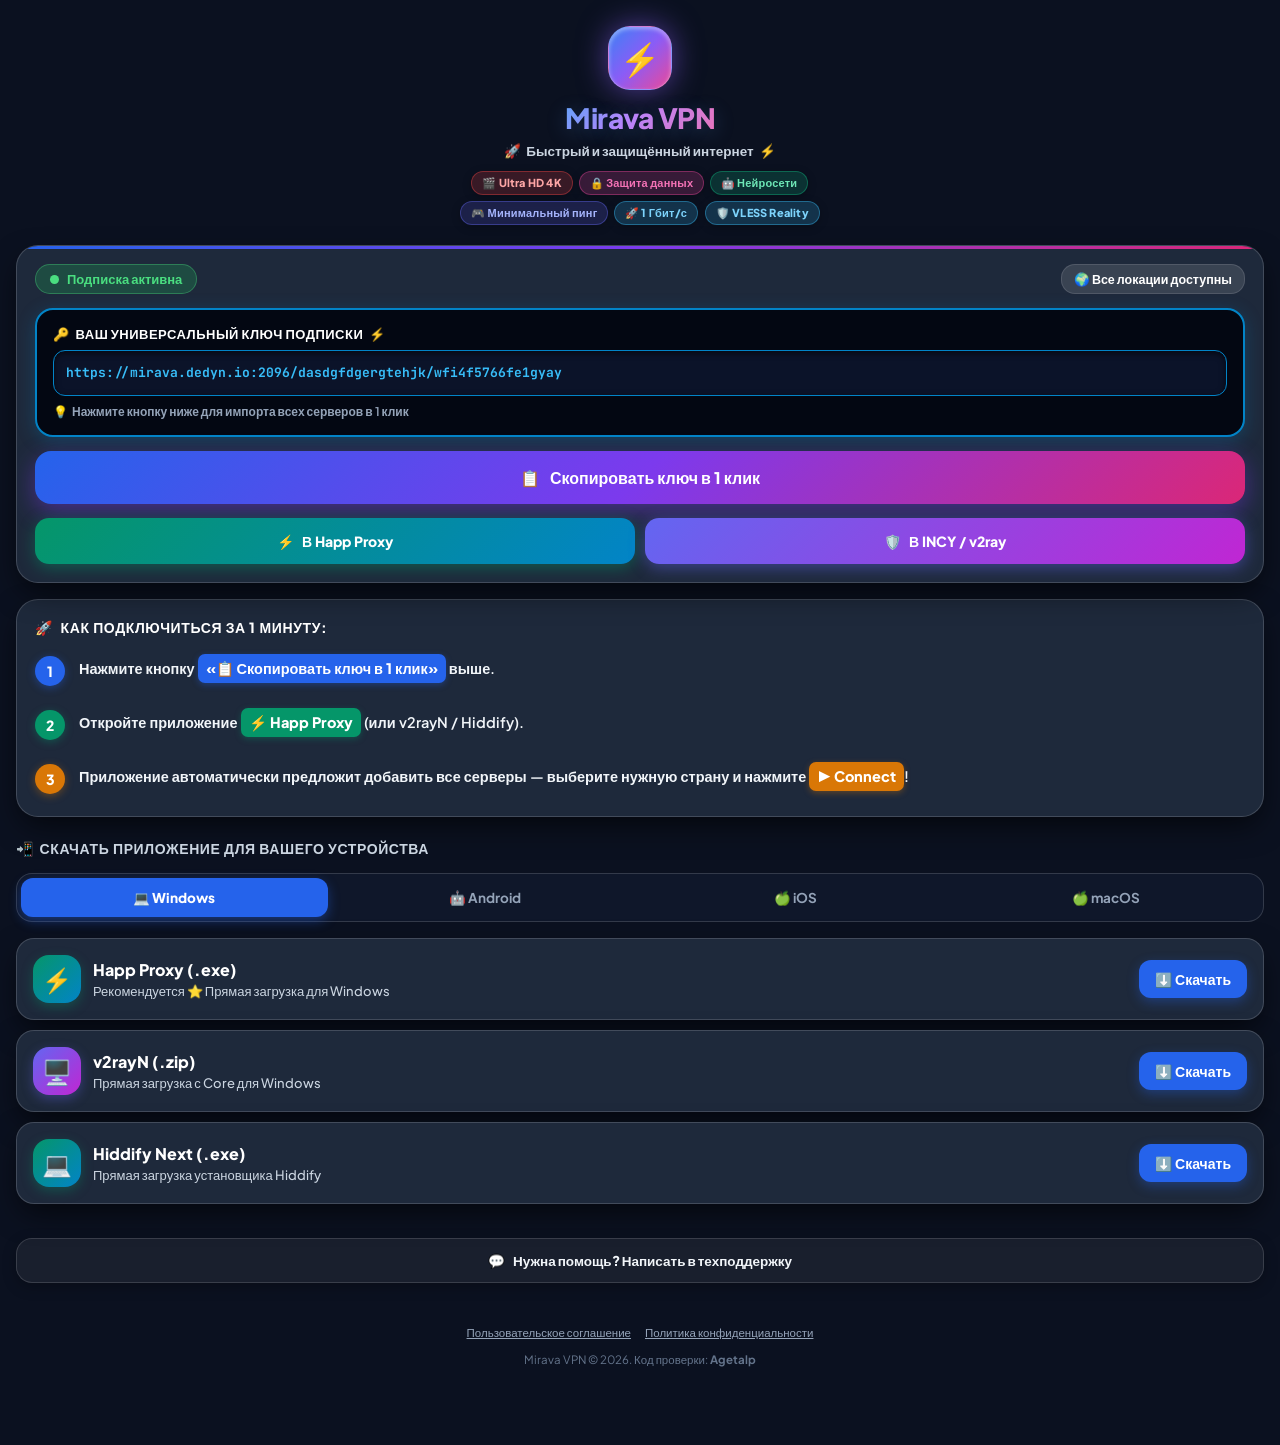
==== index.html @ c553bf67 "Add files via upload" ====
<!DOCTYPE html>
<html lang="ru">
<head>
  <meta charset="UTF-8">
  <meta name="viewport" content="width=device-width, initial-scale=1.0, maximum-scale=1.0, user-scalable=no, viewport-fit=cover">
  <meta http-equiv="Cache-Control" content="no-cache, no-store, must-revalidate">
  <meta http-equiv="Pragma" content="no-cache">
  <meta http-equiv="Expires" content="0">
  <meta name="color-scheme" content="dark">
  <meta name="theme-color" content="#0b1120">
  <title>Mirava VPN</title>
  
  <!-- Premium Fonts -->
  <link rel="preconnect" href="https://fonts.googleapis.com">
  <link rel="preconnect" href="https://fonts.gstatic.com" crossorigin>
  <link href="https://fonts.googleapis.com/css2?family=Plus+Jakarta+Sans:wght@500;600;700;800;900&family=JetBrains+Mono:wght@600;700;800&display=swap" rel="stylesheet">
  
  <script src="https://telegram.org/js/telegram-web-app.js"></script>
  <style>
    :root {
      --bg: #0b1120;
      --card-bg: #1e293b;
      --card-border: rgba(255, 255, 255, 0.16);
      --card-shadow: 0 12px 30px -5px rgba(0, 0, 0, 0.65);
      
      --text-main: #ffffff;
      --text-secondary: #f1f5f9;
      --text-muted: #94a3b8;
      
      --accent-gradient: linear-gradient(135deg, #2563eb 0%, #7c3aed 50%, #db2777 100%);
      --happ-gradient: linear-gradient(135deg, #059669 0%, #0284c7 100%);
      --incy-gradient: linear-gradient(135deg, #6366f1 0%, #c026d3 100%);
      
      --cyan: #38bdf8;
      --green: #4ade80;
      --gold: #fbbf24;
    }

    * {
      box-sizing: border-box;
      margin: 0;
      padding: 0;
      -webkit-tap-highlight-color: transparent;
      font-family: 'Plus Jakarta Sans', -apple-system, BlinkMacSystemFont, "Segoe UI", Roboto, sans-serif;
    }

    html {
      background-color: #0b1120 !important;
      background: #0b1120 !important;
      color: #ffffff !important;
    }

    body {
      background-color: #0b1120 !important;
      background: #0b1120 !important;
      color: #ffffff !important;
      min-height: 100vh;
      padding: 16px;
      padding-bottom: 50px;
      display: flex;
      flex-direction: column;
      gap: 16px;
    }

    /* HEADER */
    .header {
      text-align: center;
      padding: 10px 0 4px;
      display: flex;
      flex-direction: column;
      align-items: center;
    }

    .logo-badge {
      display: inline-flex;
      align-items: center;
      justify-content: center;
      width: 64px;
      height: 64px;
      border-radius: 22px;
      background: linear-gradient(135deg, #3b82f6 0%, #8b5cf6 50%, #ec4899 100%);
      box-shadow: 0 0 30px rgba(139, 92, 246, 0.55), inset 0 2px 4px rgba(255, 255, 255, 0.4);
      border: 1px solid rgba(255, 255, 255, 0.25);
      margin-bottom: 10px;
      font-size: 32px;
      animation: glowPulse 3s infinite alternate;
    }

    @keyframes glowPulse {
      0% {
        box-shadow: 0 0 22px rgba(59, 130, 246, 0.5), 0 0 45px rgba(139, 92, 246, 0.25);
        transform: scale(1);
      }
      100% {
        box-shadow: 0 0 35px rgba(236, 72, 153, 0.6), 0 0 60px rgba(59, 130, 246, 0.35);
        transform: scale(1.03);
      }
    }

    .title {
      font-size: 28px;
      font-weight: 900;
      letter-spacing: -0.5px;
      background: linear-gradient(135deg, #60a5fa 0%, #c084fc 45%, #f472b6 100%);
      -webkit-background-clip: text;
      -webkit-text-fill-color: transparent;
      margin-bottom: 4px;
      text-shadow: 0 4px 20px rgba(96, 165, 250, 0.25);
    }

    .subtitle {
      font-size: 13.5px;
      color: #cbd5e1 !important;
      margin-top: 3px;
      font-weight: 600;
      display: flex;
      align-items: center;
      gap: 5px;
      justify-content: center;
    }

    /* FEATURE CHIPS ROW */
    .feature-chips {
      display: flex;
      flex-wrap: wrap;
      justify-content: center;
      gap: 6px;
      margin-top: 12px;
      max-width: 360px;
    }

    .chip {
      font-size: 11px;
      font-weight: 800;
      padding: 4px 10px;
      border-radius: 20px;
      backdrop-filter: blur(4px);
      letter-spacing: 0.2px;
      display: inline-flex;
      align-items: center;
      gap: 4px;
      box-shadow: 0 2px 8px rgba(0, 0, 0, 0.25);
    }
    .chip-yt { background: rgba(239, 68, 68, 0.2); border: 1px solid rgba(239, 68, 68, 0.4); color: #fca5a5; }
    .chip-ig { background: rgba(236, 72, 153, 0.2); border: 1px solid rgba(236, 72, 153, 0.4); color: #f472b6; }
    .chip-ai { background: rgba(16, 185, 129, 0.2); border: 1px solid rgba(16, 185, 129, 0.4); color: #6ee7b7; }
    .chip-dc { background: rgba(99, 102, 241, 0.2); border: 1px solid rgba(99, 102, 241, 0.4); color: #a5b4fc; }
    .chip-loc { background: rgba(56, 189, 248, 0.2); border: 1px solid rgba(56, 189, 248, 0.4); color: #7dd3fc; }

    /* STATUS CARD */
    .status-card {
      background: #1e293b !important;
      border: 1px solid rgba(255, 255, 255, 0.16) !important;
      border-radius: 22px;
      padding: 18px;
      box-shadow: var(--card-shadow);
      display: flex;
      flex-direction: column;
      gap: 14px;
      position: relative;
      overflow: hidden;
    }

    .status-card::before {
      content: '';
      position: absolute;
      top: 0;
      left: 0;
      right: 0;
      height: 3px;
      background: var(--accent-gradient);
    }

    .status-row {
      display: flex;
      justify-content: space-between;
      align-items: center;
      gap: 8px;
    }

    .badge-active {
      display: inline-flex;
      align-items: center;
      gap: 8px;
      background: rgba(34, 197, 94, 0.22) !important;
      color: #4ade80 !important;
      padding: 6px 14px;
      border-radius: 20px;
      font-size: 13px;
      font-weight: 800;
      border: 1px solid rgba(74, 222, 128, 0.35);
    }

    .badge-pulse {
      width: 9px;
      height: 9px;
      background: #4ade80;
      border-radius: 50%;
      animation: pulse 2s infinite;
    }

    @keyframes pulse {
      0% { opacity: 1; transform: scale(1); }
      50% { opacity: 0.4; transform: scale(1.3); }
      100% { opacity: 1; transform: scale(1); }
    }

    .servers-count-tag {
      font-size: 12.5px;
      color: #ffffff !important;
      background: rgba(255, 255, 255, 0.12) !important;
      padding: 6px 12px;
      border-radius: 14px;
      font-weight: 800;
      border: 1px solid rgba(255, 255, 255, 0.12);
      display: flex;
      align-items: center;
      gap: 5px;
    }

    /* SUBSCRIPTION LINK BOX - ULTRA HIGH CONTRAST */
    .sub-box {
      background: #030712 !important;
      border-radius: 18px;
      padding: 16px;
      border: 2px solid #0284c7 !important;
      box-shadow: 0 4px 18px rgba(2, 132, 199, 0.28);
    }

    .sub-label {
      font-size: 13px;
      color: #ffffff !important;
      margin-bottom: 8px;
      font-weight: 800;
      letter-spacing: 0.5px;
      text-transform: uppercase;
      display: flex;
      align-items: center;
      gap: 6px;
    }

    .sub-value {
      font-family: 'JetBrains Mono', ui-monospace, SFMono-Regular, monospace;
      font-size: 13px;
      font-weight: 700;
      word-break: break-all;
      color: #38bdf8 !important;
      user-select: all;
      line-height: 1.55;
      background: #0b1329 !important;
      padding: 12px;
      border-radius: 12px;
      border: 1.5px solid #0284c7 !important;
      box-shadow: inset 0 2px 6px rgba(0, 0, 0, 0.6);
    }

    .sub-hint {
      margin-top: 8px;
      font-size: 12px;
      color: #94a3b8;
      font-weight: 600;
      display: flex;
      align-items: center;
      gap: 4px;
    }

    /* BUTTONS */
    .btn-main-copy {
      background: var(--accent-gradient) !important;
      color: #ffffff !important;
      border: none;
      padding: 16px;
      border-radius: 16px;
      font-size: 16px;
      font-weight: 800;
      cursor: pointer;
      display: flex;
      align-items: center;
      justify-content: center;
      gap: 10px;
      box-shadow: 0 8px 25px rgba(124, 58, 237, 0.45);
      transition: transform 0.1s, opacity 0.2s;
    }

    .btn-main-copy:active {
      transform: scale(0.98);
      opacity: 0.9;
    }

    .btn-actions-grid {
      display: grid;
      grid-template-columns: 1fr 1fr;
      gap: 10px;
    }

    .btn-connect-happ {
      background: var(--happ-gradient) !important;
      color: #ffffff !important;
      border: none;
      padding: 14px 10px;
      border-radius: 14px;
      font-size: 14px;
      font-weight: 800;
      cursor: pointer;
      display: flex;
      align-items: center;
      justify-content: center;
      gap: 8px;
      box-shadow: 0 4px 16px rgba(5, 150, 105, 0.45);
      transition: transform 0.1s;
    }

    .btn-connect-happ:active {
      transform: scale(0.97);
    }

    .btn-connect-incy {
      background: var(--incy-gradient) !important;
      color: #ffffff !important;
      border: none;
      padding: 14px 10px;
      border-radius: 14px;
      font-size: 14px;
      font-weight: 800;
      cursor: pointer;
      display: flex;
      align-items: center;
      justify-content: center;
      gap: 8px;
      box-shadow: 0 4px 16px rgba(99, 102, 241, 0.45);
      transition: transform 0.1s;
    }

    .btn-connect-incy:active {
      transform: scale(0.97);
    }

    /* HOW TO CONNECT STEPS */
    .steps-card {
      background: #1e293b !important;
      border: 1px solid rgba(255, 255, 255, 0.16) !important;
      border-radius: 22px;
      padding: 18px;
      box-shadow: var(--card-shadow);
      display: flex;
      flex-direction: column;
      gap: 14px;
    }

    .steps-title {
      font-size: 14px;
      font-weight: 800;
      text-transform: uppercase;
      letter-spacing: 0.6px;
      color: #ffffff !important;
      display: flex;
      align-items: center;
      gap: 8px;
    }

    .step-item {
      display: flex;
      align-items: flex-start;
      gap: 14px;
      padding: 4px 0;
    }

    .step-num {
      width: 30px;
      height: 30px;
      border-radius: 50%;
      background: #2563eb !important;
      color: #ffffff !important;
      font-weight: 800;
      font-size: 14px;
      display: flex;
      align-items: center;
      justify-content: center;
      flex-shrink: 0;
      margin-top: 2px;
      box-shadow: 0 2px 8px rgba(37, 99, 235, 0.4);
    }

    .step-num.green {
      background: #059669 !important;
      box-shadow: 0 2px 8px rgba(5, 150, 105, 0.4);
    }

    .step-num.gold {
      background: #d97706 !important;
      box-shadow: 0 2px 8px rgba(217, 119, 6, 0.4);
    }

    .step-content {
      font-size: 14.5px;
      line-height: 1.6;
      color: #f1f5f9 !important;
      font-weight: 600;
    }
    
    /* SOLID CONTRAST BADGES */
    .hl-blue {
      color: #ffffff !important;
      background: #2563eb !important;
      padding: 3px 8px;
      border-radius: 7px;
      font-weight: 800;
      display: inline-block;
      box-shadow: 0 2px 6px rgba(37, 99, 235, 0.35);
    }

    .hl-green {
      color: #ffffff !important;
      background: #059669 !important;
      padding: 3px 8px;
      border-radius: 7px;
      font-weight: 800;
      display: inline-block;
      box-shadow: 0 2px 6px rgba(5, 150, 105, 0.35);
    }

    .hl-gold {
      color: #ffffff !important;
      background: #d97706 !important;
      padding: 3px 8px;
      border-radius: 7px;
      font-weight: 800;
      display: inline-block;
      box-shadow: 0 2px 6px rgba(217, 119, 6, 0.35);
    }

    /* DEVICE TABS */
    .section-header {
      margin-top: 6px;
    }

    .section-title {
      font-size: 14px;
      font-weight: 800;
      text-transform: uppercase;
      letter-spacing: 0.6px;
      color: #cbd5e1 !important;
      display: flex;
      align-items: center;
      gap: 6px;
    }

    .device-tabs {
      display: flex;
      background: #0f172a !important;
      border-radius: 16px;
      padding: 4px;
      gap: 4px;
      border: 1px solid rgba(255, 255, 255, 0.15) !important;
    }

    .dev-tab {
      flex: 1;
      border: none;
      background: transparent;
      color: #94a3b8 !important;
      padding: 11px 4px;
      border-radius: 12px;
      font-size: 13.5px;
      font-weight: 700;
      cursor: pointer;
      display: flex;
      align-items: center;
      justify-content: center;
      gap: 4px;
      transition: all 0.2s;
    }

    .dev-tab.active {
      background: #2563eb !important;
      color: #ffffff !important;
      font-weight: 800;
      box-shadow: 0 4px 12px rgba(37, 99, 235, 0.4);
    }

    /* APP CARDS */
    .app-card {
      background: #1e293b !important;
      border: 1px solid rgba(255, 255, 255, 0.16) !important;
      border-radius: 18px;
      padding: 16px;
      box-shadow: var(--card-shadow);
      display: flex;
      align-items: center;
      justify-content: space-between;
      gap: 12px;
    }

    .app-info {
      display: flex;
      align-items: center;
      gap: 12px;
    }

    .app-icon {
      width: 48px;
      height: 48px;
      border-radius: 16px;
      display: flex;
      align-items: center;
      justify-content: center;
      font-size: 24px;
      flex-shrink: 0;
    }

    .app-icon.happ {
      background: var(--happ-gradient);
      color: #ffffff;
      box-shadow: 0 4px 12px rgba(5, 150, 105, 0.35);
    }

    .app-icon.incy {
      background: var(--incy-gradient);
      color: #ffffff;
      box-shadow: 0 4px 12px rgba(99, 102, 241, 0.35);
    }

    .app-name {
      font-size: 16px;
      font-weight: 800;
      color: #ffffff !important;
    }

    .app-desc {
      font-size: 13px;
      color: #cbd5e1 !important;
      margin-top: 3px;
      font-weight: 500;
    }

    .btn-download {
      background: #2563eb !important;
      color: #ffffff !important;
      border: none;
      padding: 10px 16px;
      border-radius: 12px;
      font-size: 14px;
      font-weight: 800;
      cursor: pointer;
      text-decoration: none;
      white-space: nowrap;
      transition: opacity 0.2s;
      box-shadow: 0 4px 12px rgba(37, 99, 235, 0.35);
    }

    .btn-download:active {
      opacity: 0.85;
    }

    /* MODAL */
    .modal-overlay {
      position: fixed;
      inset: 0;
      background: rgba(0, 0, 0, 0.85);
      backdrop-filter: blur(6px);
      display: flex;
      align-items: center;
      justify-content: center;
      padding: 20px;
      opacity: 0;
      pointer-events: none;
      transition: opacity 0.25s ease;
      z-index: 999;
    }

    .modal-overlay.active {
      opacity: 1;
      pointer-events: auto;
    }

    .modal-card {
      background: #1e293b !important;
      border: 1px solid rgba(255, 255, 255, 0.25) !important;
      border-radius: 24px;
      padding: 24px;
      max-width: 360px;
      width: 100%;
      box-shadow: 0 20px 40px rgba(0, 0, 0, 0.85);
      transform: translateY(20px);
      transition: transform 0.25s cubic-bezier(0.16, 1, 0.3, 1);
      text-align: center;
    }

    .modal-overlay.active .modal-card {
      transform: translateY(0);
    }

    .modal-icon {
      font-size: 42px;
      margin-bottom: 12px;
    }

    .modal-title {
      font-size: 20px;
      font-weight: 800;
      margin-bottom: 10px;
      color: #ffffff !important;
    }

    .modal-desc {
      font-size: 14px;
      color: #f1f5f9 !important;
      line-height: 1.6;
      margin-bottom: 20px;
      text-align: left;
    }

    .modal-desc b {
      color: #ffffff !important;
      font-weight: 800;
    }

    .modal-btn {
      width: 100%;
      background: var(--accent-gradient) !important;
      color: #ffffff !important;
      border: none;
      padding: 14px;
      border-radius: 14px;
      font-size: 15px;
      font-weight: 800;
      cursor: pointer;
      box-shadow: 0 6px 20px rgba(124, 58, 237, 0.4);
    }

    /* TOAST */
    .toast {
      position: fixed;
      bottom: 24px;
      left: 50%;
      transform: translateX(-50%) translateY(100px);
      background: #030712 !important;
      color: #ffffff !important;
      border: 1.5px solid #38bdf8 !important;
      padding: 12px 22px;
      border-radius: 24px;
      font-size: 14px;
      font-weight: 700;
      box-shadow: 0 10px 30px rgba(0, 0, 0, 0.8);
      display: flex;
      align-items: center;
      gap: 10px;
      opacity: 0;
      transition: all 0.3s cubic-bezier(0.16, 1, 0.3, 1);
      z-index: 1000;
      pointer-events: none;
    }

    .toast.show {
      transform: translateX(-50%) translateY(0);
      opacity: 1;
    }
  </style>
</head>
<body>

  <!-- HEADER -->
  <div class="header">
    <div class="logo-badge">⚡</div>
    <div class="title">Mirava VPN</div>
    <div class="subtitle">
      <span>🚀</span>
      <span>Быстрый и защищённый интернет</span>
      <span>⚡</span>
    </div>

    <!-- FEATURE CHIPS -->
    <div class="feature-chips">
      <span class="chip chip-yt">🎬 Ultra HD 4K</span>
      <span class="chip chip-ig">🔒 Защита данных</span>
      <span class="chip chip-ai">🤖 Нейросети</span>
      <span class="chip chip-dc">🎮 Минимальный пинг</span>
      <span class="chip chip-loc">🚀 1 Гбит/с</span>
      <span class="chip chip-loc">🛡️ VLESS Reality</span>
    </div>
  </div>

  <!-- STATUS CARD -->
  <div class="status-card">
    <div class="status-row">
      <div class="badge-active">
        <span class="badge-pulse"></span>
        Подписка активна
      </div>
      <div class="servers-count-tag">
        🌍 Все локации доступны
      </div>
    </div>

    <!-- SUBSCRIPTION LINK BOX -->
    <div class="sub-box">
      <div class="sub-label">
        <span>🔑</span>
        <span>ВАШ УНИВЕРСАЛЬНЫЙ КЛЮЧ ПОДПИСКИ</span>
        <span>⚡</span>
      </div>
      <div class="sub-value" id="sub-url-text">Загрузка ключа...</div>
      <div class="sub-hint">
        <span>💡</span>
        <span>Нажмите кнопку ниже для импорта всех серверов в 1 клик</span>
      </div>
    </div>

    <button class="btn-main-copy" id="btn-copy-main">
      <span>📋</span>
      <span>Скопировать ключ в 1 клик</span>
    </button>

    <div class="btn-actions-grid">
      <button class="btn-connect-happ" id="btn-sub-happ">
        <span>⚡</span> В Happ Proxy
      </button>
      <button class="btn-connect-incy" id="btn-sub-incy">
        <span>🛡️</span> В INCY / v2ray
      </button>
    </div>
  </div>

  <!-- INSTRUCTIONS STEPS -->
  <div class="steps-card">
    <div class="steps-title">
      <span>🚀</span> Как подключиться за 1 минуту:
    </div>
    <div class="step-item">
      <div class="step-num">1</div>
      <div class="step-content">
        Нажмите кнопку <span class="hl-blue">«📋 Скопировать ключ в 1 клик»</span> выше.
      </div>
    </div>
    <div class="step-item">
      <div class="step-num green">2</div>
      <div class="step-content">
        Откройте приложение <span class="hl-green">⚡ Happ Proxy</span> (или v2rayN / Hiddify).
      </div>
    </div>
    <div class="step-item">
      <div class="step-num gold">3</div>
      <div class="step-content">
        Приложение автоматически предложит добавить все серверы — выберите нужную страну и нажмите <span class="hl-gold">▶️ Connect</span>!
      </div>
    </div>
  </div>

  <!-- DEVICE APPS & DOWNLOADS -->
  <div class="section-header">
    <div class="section-title">
      <span>📲</span>
      <span>Скачать приложение для вашего устройства</span>
    </div>
  </div>

  <div class="device-tabs">
    <button class="dev-tab active" data-dev="windows">💻 Windows</button>
    <button class="dev-tab" data-dev="android">🤖 Android</button>
    <button class="dev-tab" data-dev="ios">🍏 iOS</button>
    <button class="dev-tab" data-dev="mac">🍏 macOS</button>
  </div>

  <div id="device-apps-container" style="display: flex; flex-direction: column; gap: 10px;">
    <!-- Rendered dynamically based on active dev-tab -->
  </div>

  <!-- SUPPORT BUTTON -->
  <div style="margin-top: 18px; margin-bottom: 14px; text-align: center;">
    <a href="https://t.me/demiravasupportbot" target="_blank" style="display: inline-flex; align-items: center; justify-content: center; gap: 8px; width: 100%; padding: 13px 18px; background: rgba(255, 255, 255, 0.06); border: 1px solid rgba(255, 255, 255, 0.14); border-radius: 16px; color: #f1f5f9; font-size: 13.5px; font-weight: 800; text-decoration: none; box-shadow: 0 4px 14px rgba(0,0,0,0.25);">
      <span>💬</span>
      <span>Нужна помощь? Написать в техподдержку</span>
    </a>
  </div>

  <!-- LEGAL FOOTER -->
  <div style="margin-top: 10px; margin-bottom: 24px; text-align: center; font-size: 11.5px; color: #64748b; line-height: 1.8;">
    <div>
      <a href="terms.html" style="color: #94a3b8; text-decoration: underline; margin-right: 12px;">Пользовательское соглашение</a>
      <a href="privacy.html" style="color: #94a3b8; text-decoration: underline;">Политика конфиденциальности</a>
    </div>
    <div style="margin-top: 6px;">
      Mirava VPN © 2026. Код проверки: <strong>Agetalp</strong>
    </div>
  </div>

  <!-- MODAL INSTRUCTION DIALOG -->
  <div class="modal-overlay" id="modal-overlay">
    <div class="modal-card">
      <div class="modal-icon" id="modal-icon">⚡</div>
      <div class="modal-title" id="modal-title">Ключ скопирован!</div>
      <div class="modal-desc" id="modal-desc">
        Откройте приложение — оно автоматически предложит добавить все локации.
      </div>
      <button class="modal-btn" id="modal-close-btn">Понятно, открыть приложение</button>
    </div>
  </div>

  <!-- TOAST NOTIFICATION -->
  <div class="toast" id="toast">
    <span id="toast-icon">✅</span>
    <span id="toast-text">Ключ скопирован в буфер!</span>
  </div>

  <script>
    // Init Telegram WebApp
    const tg = window.Telegram?.WebApp;
    if (tg) {
      tg.ready();
      tg.expand();
      try {
        if (tg.setHeaderColor) tg.setHeaderColor('#0b1120');
        if (tg.setBackgroundColor) tg.setBackgroundColor('#0b1120');
        tg.headerColor = '#0b1120';
        tg.backgroundColor = '#0b1120';
      } catch (e) {}
    }

    // Parse URL params
    const urlParams = new URLSearchParams(window.location.search);
    const userUuid = urlParams.get('uuid') || '8490bdd2-7990-41a4-b462-64e2fc4257bf';
    const userAuth = urlParams.get('auth') || 'wfi4f5766fe1gyay';
    const subParam = urlParams.get('u') || urlParams.get('url') || urlParams.get('sub') || urlParams.get('key') || '';
    const subId = urlParams.get('sub_id') || '';

    let subUrl = (subParam && subParam.startsWith('http')) ? subParam : '';
    if (!subUrl && subId) {
      subUrl = `https://mirava.dedyn.io:2096/dasdgfdgergtehjk/${subId}`;
    }
    if (!subUrl) {
      subUrl = `https://mirava.dedyn.io:2096/dasdgfdgergtehjk/${userAuth}`;
    }

    // Auto-detect initial device tab
    let defaultDev = 'windows';
    const ua = navigator.userAgent;
    if (/iPhone|iPad|iPod/i.test(ua)) defaultDev = 'ios';
    else if (/Android/i.test(ua)) defaultDev = 'android';
    else if (/Macintosh|Mac OS/i.test(ua)) defaultDev = 'mac';

    let currentDevice = urlParams.get('device') || defaultDev;

    // DIRECT DOWNLOAD APPS LIST
    const APPS = {
      windows: [
        { name: 'Happ Proxy (.exe)', desc: 'Рекомендуется ⭐ Прямая загрузка для Windows', iconClass: 'happ', icon: '⚡', url: 'https://github.com/Happ-proxy/happ-desktop/releases/latest/download/setup-Happ.x64.exe' },
        { name: 'v2rayN (.zip)', desc: 'Прямая загрузка с Core для Windows', iconClass: 'incy', icon: '🖥️', url: 'https://github.com/2dust/v2rayN/releases/latest/download/v2rayN-With-Core.zip' },
        { name: 'Hiddify Next (.exe)', desc: 'Прямая загрузка установщика Hiddify', iconClass: 'happ', icon: '💻', url: 'https://github.com/hiddify/hiddify-app/releases/latest/download/Hiddify-Windows-Setup-x64.exe' }
      ],
      android: [
        { name: 'Happ Proxy (.apk)', desc: 'Рекомендуется ⭐ Прямая загрузка APK', iconClass: 'happ', icon: '⚡', url: 'https://github.com/Happ-proxy/happ-android/releases/latest/download/Happ.apk' },
        { name: 'Happ Proxy', desc: 'Установить из Google Play', iconClass: 'happ', icon: '📲', url: 'https://play.google.com/store/apps/details?id=com.happproxy' },
        { name: 'v2rayNG', desc: 'Установить из Google Play', iconClass: 'incy', icon: '⚙️', url: 'https://play.google.com/store/apps/details?id=com.v2ray.ang' }
      ],
      ios: [
        { name: 'Happ Proxy', desc: 'Рекомендуется ⭐ Самый быстрый клиент', iconClass: 'happ', icon: '⚡', url: 'https://apps.apple.com/app/happ-proxy-utility/id6504287215' },
        { name: 'INCY', desc: 'Удобный надежный клиент', iconClass: 'incy', icon: '🛡️', url: 'https://apps.apple.com/app/incy-vless/id6475654388' }
      ],
      mac: [
        { name: 'Happ Proxy (.dmg)', desc: 'Прямая загрузка для macOS', iconClass: 'happ', icon: '⚡', url: 'https://github.com/Happ-proxy/happ-desktop/releases/latest/download/Happ.macOS.universal.dmg' },
        { name: 'Happ Proxy (App Store)', desc: 'Установить из Mac App Store', iconClass: 'happ', icon: '🍏', url: 'https://apps.apple.com/app/happ-proxy-utility/id6504287215' }
      ]
    };

    // Helper Toast
    function showToast(text, icon = '✅') {
      const toast = document.getElementById('toast');
      document.getElementById('toast-text').innerText = text;
      document.getElementById('toast-icon').innerText = icon;
      toast.classList.add('show');
      if (tg?.HapticFeedback) {
        tg.HapticFeedback.notificationOccurred('success');
      }
      setTimeout(() => {
        toast.classList.remove('show');
      }, 2500);
    }

    // Modal Helper
    function showModal(title, desc, icon = '⚡') {
      document.getElementById('modal-title').innerText = title;
      document.getElementById('modal-desc').innerHTML = desc;
      document.getElementById('modal-icon').innerText = icon;
      document.getElementById('modal-overlay').classList.add('active');
    }

    document.getElementById('modal-close-btn').addEventListener('click', () => {
      document.getElementById('modal-overlay').classList.remove('active');
    });

    // Copy to clipboard
    function copyText(str, msg = 'Ключ скопирован в буфер!') {
      if (navigator.clipboard && navigator.clipboard.writeText) {
        navigator.clipboard.writeText(str).then(() => showToast(msg)).catch(() => fallbackCopy(str, msg));
      } else {
        fallbackCopy(str, msg);
      }
    }

    function fallbackCopy(str, msg) {
      const el = document.createElement('textarea');
      el.value = str;
      el.style.position = 'fixed';
      el.style.opacity = '0';
      document.body.appendChild(el);
      el.select();
      document.execCommand('copy');
      document.body.removeChild(el);
      showToast(msg);
    }

    // Action: Connect via Happ
    function connectHapp() {
      copyText(subUrl, 'Ключ скопирован в буфер обмена!');
      if (tg?.HapticFeedback) tg.HapticFeedback.impactOccurred('medium');

      try {
        const link = document.createElement('a');
        link.href = `happ://add/${subUrl}`;
        document.body.appendChild(link);
        link.click();
        document.body.removeChild(link);
      } catch (e) {}

      try {
        window.location.href = `happ://add/${subUrl}`;
      } catch (e) {}

      showModal(
        '⚡ Добавление в Happ Proxy',
        'Ключ уже <b>скопирован в буфер обмена</b>!<br><br>' +
        '<b>Что делать:</b><br>' +
        '1. Откройте приложение <b>Happ Proxy</b> на вашем устройстве.<br>' +
        '2. Приложение автоматически предложит добавить подписку (или нажмите <b>«+» ➔ «Импорт из буфера»</b>).<br>' +
        '3. Выберите нужный сервер и включите защиту!',
        '⚡'
      );
    }

    // Action: Connect via INCY
    function connectIncy() {
      copyText(subUrl, 'Ключ скопирован в буфер обмена!');
      if (tg?.HapticFeedback) tg.HapticFeedback.impactOccurred('medium');

      try {
        window.location.href = `incy://${subUrl}`;
      } catch (e) {}

      showModal(
        '🛡️ Добавление в INCY / v2ray',
        'Ключ уже <b>скопирован в буфер обмена</b>!<br><br>' +
        '<b>Что делать:</b><br>' +
        '1. Откройте <b>INCY</b> или <b>v2rayN / v2rayNG</b>.<br>' +
        '2. Нажмите кнопку <b>«+» ➔ «Импорт из буфера обмена»</b>.<br>' +
        '3. Все серверы и локации добавятся автоматически!',
        '🛡️'
      );
    }

    // Render Device Apps
    function renderDeviceApps(dev) {
      const container = document.getElementById('device-apps-container');
      const apps = APPS[dev] || APPS.windows;
      container.innerHTML = apps.map(a => `
        <div class="app-card">
          <div class="app-info">
            <div class="app-icon ${a.iconClass}">${a.icon}</div>
            <div>
              <div class="app-name">${a.name}</div>
              <div class="app-desc">${a.desc}</div>
            </div>
          </div>
          <a class="btn-download" href="${a.url}" target="_blank">⬇️ Скачать</a>
        </div>
      `).join('');
    }

    // Device Tabs Switcher
    document.querySelectorAll('.dev-tab').forEach(tab => {
      tab.addEventListener('click', () => {
        document.querySelectorAll('.dev-tab').forEach(t => t.classList.remove('active'));
        tab.classList.add('active');
        currentDevice = tab.getAttribute('data-dev');
        if (tg?.HapticFeedback) tg.HapticFeedback.selectionChanged();
        renderDeviceApps(currentDevice);
      });
    });

    // Set initial active tab
    document.querySelectorAll('.dev-tab').forEach(t => {
      if (t.getAttribute('data-dev') === currentDevice) {
        t.classList.add('active');
      } else {
        t.classList.remove('active');
      }
    });

    // Populate Sub URL Text
    const subTextEl = document.getElementById('sub-url-text');
    if (subTextEl) {
      subTextEl.innerText = subUrl;
    }

    // Attach Event Listeners
    document.getElementById('btn-copy-main').addEventListener('click', () => {
      copyText(subUrl, 'Ключ скопирован! Вставьте в Happ или v2ray');
    });

    document.getElementById('btn-sub-happ').addEventListener('click', connectHapp);
    document.getElementById('btn-sub-incy').addEventListener('click', connectIncy);

    // Initial render
    renderDeviceApps(currentDevice);

    // Auto-connect to Happ if requested via query param
    if (urlParams.has('happ') || urlParams.get('auto') === 'happ' || urlParams.get('action') === 'happ') {
      setTimeout(connectHapp, 300);
    }

  </script>
</body>
</html>
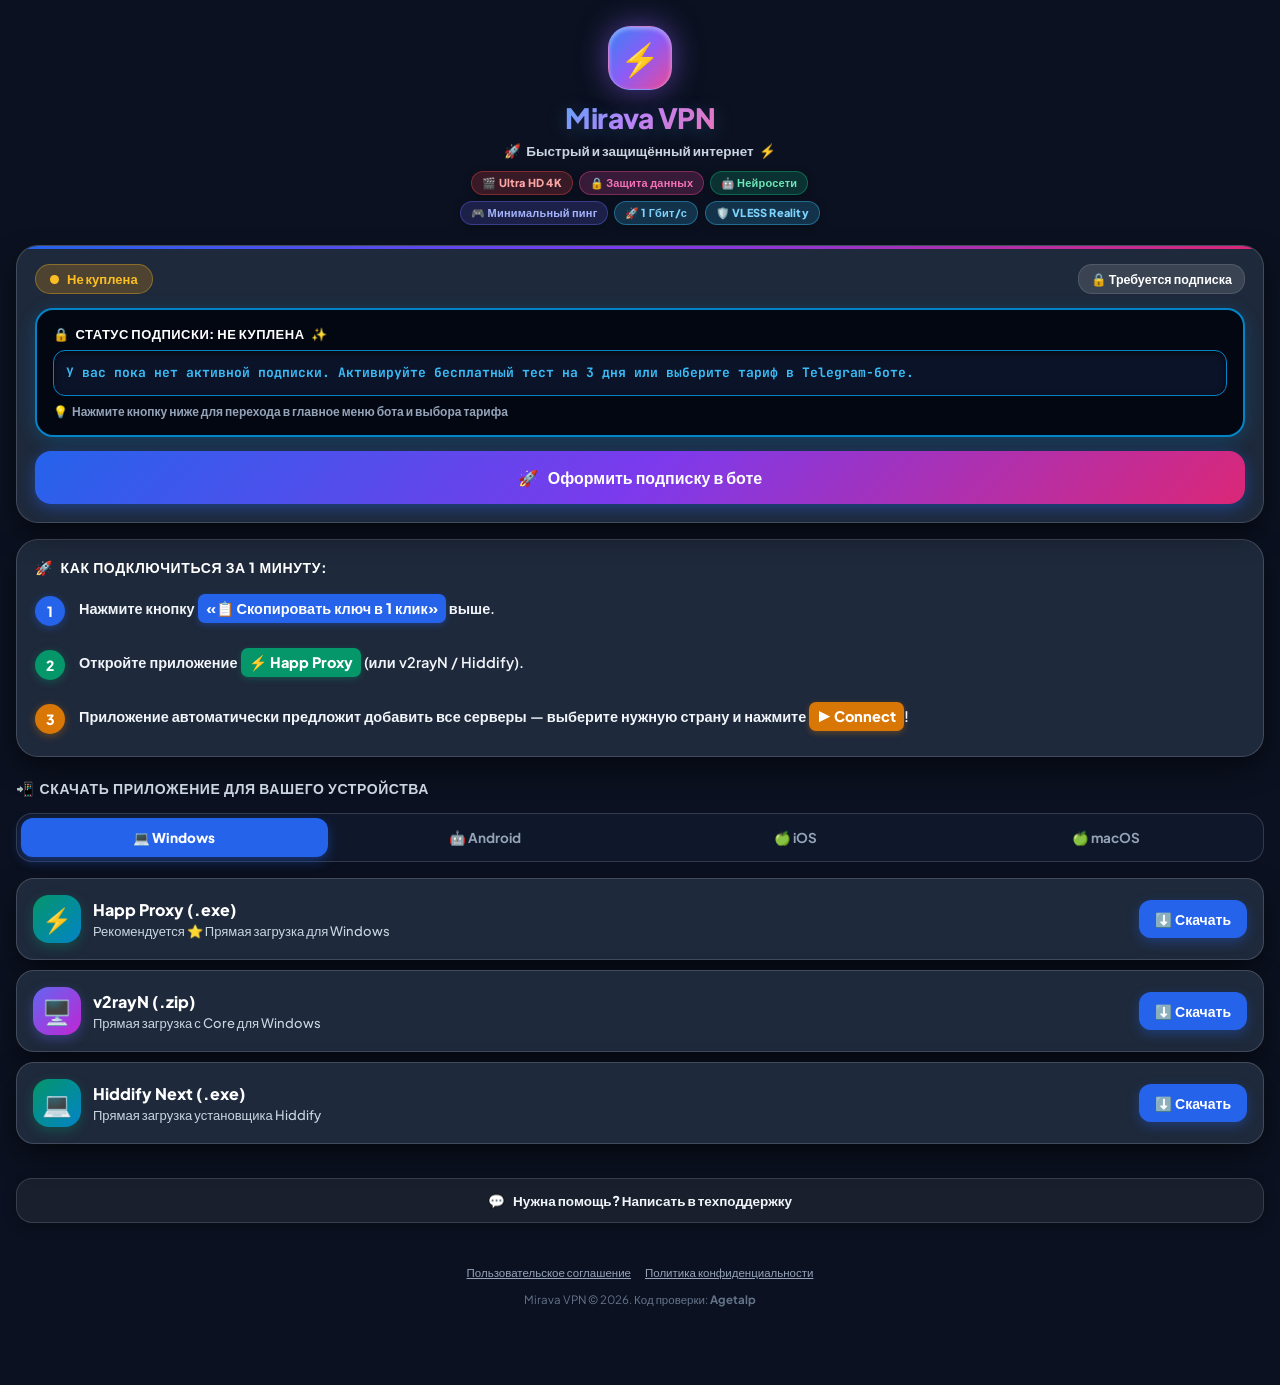
==== commit f6dd1f62: "Add files via upload" ====
--- a/index.html
+++ b/index.html
@@ -199,6 +199,51 @@
       animation: pulse 2s infinite;
     }
 
+    .badge-inactive {
+      display: inline-flex;
+      align-items: center;
+      gap: 8px;
+      background: rgba(239, 68, 68, 0.22) !important;
+      color: #f87171 !important;
+      padding: 6px 14px;
+      border-radius: 20px;
+      font-size: 13px;
+      font-weight: 800;
+      border: 1px solid rgba(248, 113, 113, 0.35);
+    }
+
+    .badge-dot-inactive {
+      width: 9px;
+      height: 9px;
+      background: #f87171;
+      border-radius: 50%;
+    }
+
+    .badge-unpaid {
+      display: inline-flex;
+      align-items: center;
+      gap: 8px;
+      background: rgba(245, 158, 11, 0.22) !important;
+      color: #fbbf24 !important;
+      padding: 6px 14px;
+      border-radius: 20px;
+      font-size: 13px;
+      font-weight: 800;
+      border: 1px solid rgba(251, 191, 36, 0.35);
+    }
+
+    .badge-dot-unpaid {
+      width: 9px;
+      height: 9px;
+      background: #fbbf24;
+      border-radius: 50%;
+    }
+
+    .btn-buy-mode {
+      background: linear-gradient(135deg, #2563eb 0%, #7c3aed 100%) !important;
+      box-shadow: 0 4px 15px rgba(37, 99, 235, 0.45) !important;
+    }
+
     @keyframes pulse {
       0% { opacity: 1; transform: scale(1); }
       50% { opacity: 0.4; transform: scale(1.3); }
@@ -681,37 +726,37 @@
   </div>
 
   <!-- STATUS CARD -->
-  <div class="status-card">
+  <div class="status-card" id="status-card">
     <div class="status-row">
-      <div class="badge-active">
-        <span class="badge-pulse"></span>
-        Подписка активна
+      <div class="badge-active" id="status-badge">
+        <span class="badge-pulse" id="status-dot"></span>
+        <span id="status-text">Загрузка...</span>
       </div>
-      <div class="servers-count-tag">
+      <div class="servers-count-tag" id="status-tag">
         🌍 Все локации доступны
       </div>
     </div>
 
     <!-- SUBSCRIPTION LINK BOX -->
-    <div class="sub-box">
+    <div class="sub-box" id="sub-box">
       <div class="sub-label">
-        <span>🔑</span>
-        <span>ВАШ УНИВЕРСАЛЬНЫЙ КЛЮЧ ПОДПИСКИ</span>
-        <span>⚡</span>
+        <span id="sub-icon-left">🔑</span>
+        <span id="sub-label-title">ВАШ УНИВЕРСАЛЬНЫЙ КЛЮЧ ПОДПИСКИ</span>
+        <span id="sub-icon-right">⚡</span>
       </div>
       <div class="sub-value" id="sub-url-text">Загрузка ключа...</div>
       <div class="sub-hint">
-        <span>💡</span>
-        <span>Нажмите кнопку ниже для импорта всех серверов в 1 клик</span>
+        <span id="sub-hint-icon">💡</span>
+        <span id="sub-hint-text">Нажмите кнопку ниже для импорта всех серверов в 1 клик</span>
       </div>
     </div>
 
     <button class="btn-main-copy" id="btn-copy-main">
-      <span>📋</span>
-      <span>Скопировать ключ в 1 клик</span>
+      <span id="btn-copy-icon">📋</span>
+      <span id="btn-copy-text">Скопировать ключ в 1 клик</span>
     </button>
 
-    <div class="btn-actions-grid">
+    <div class="btn-actions-grid" id="btn-actions-grid">
       <button class="btn-connect-happ" id="btn-sub-happ">
         <span>⚡</span> В Happ Proxy
       </button>
@@ -818,17 +863,138 @@
 
     // Parse URL params
     const urlParams = new URLSearchParams(window.location.search);
-    const userUuid = urlParams.get('uuid') || '8490bdd2-7990-41a4-b462-64e2fc4257bf';
-    const userAuth = urlParams.get('auth') || 'wfi4f5766fe1gyay';
+    const rawStatus = (urlParams.get('status') || '').toLowerCase().trim();
+    const rawReason = (urlParams.get('reason') || '').toLowerCase().trim();
+    const expParam = urlParams.get('exp') || urlParams.get('expires_at') || '';
+    const expTextParam = urlParams.get('exp_text') || '';
     const subParam = urlParams.get('u') || urlParams.get('url') || urlParams.get('sub') || urlParams.get('key') || '';
     const subId = urlParams.get('sub_id') || '';
-
-    let subUrl = (subParam && subParam.startsWith('http')) ? subParam : '';
-    if (!subUrl && subId) {
-      subUrl = `https://mirava.dedyn.io:2096/dasdgfdgergtehjk/${subId}`;
-    }
-    if (!subUrl) {
-      subUrl = `https://mirava.dedyn.io:2096/dasdgfdgergtehjk/${userAuth}`;
+    const userAuth = urlParams.get('auth') || '';
+    const userUuid = urlParams.get('uuid') || '';
+
+    // Clean subscription URL resolution without dummy fallbacks
+    let subUrl = '';
+    if (subParam && (subParam.startsWith('http://') || subParam.startsWith('https://') || subParam.startsWith('vless://') || subParam.startsWith('vmess://') || subParam.startsWith('ss://'))) {
+      subUrl = subParam;
+    } else if (subId) {
+      subUrl = `https://mirava.dedyn.io:2096/dasdgfdgergtehjk/${encodeURIComponent(subId)}`;
+    } else if (userAuth) {
+      subUrl = `https://mirava.dedyn.io:2096/dasdgfdgergtehjk/${encodeURIComponent(userAuth)}`;
+    }
+
+    // Check expiration by date
+    let isExpiredByDate = false;
+    if (expParam) {
+      try {
+        const expDate = new Date(expParam);
+        if (!isNaN(expDate.getTime()) && expDate.getTime() <= Date.now()) {
+          isExpiredByDate = true;
+        }
+      } catch (e) {}
+    }
+
+    // Determine accurate subscription state:
+    // 'active' | 'inactive' | 'not_purchased'
+    let currentSubStatus = 'not_purchased';
+
+    if (rawStatus === 'not_purchased' || rawStatus === 'none' || rawStatus === 'unpaid' || rawStatus === 'no') {
+      currentSubStatus = 'not_purchased';
+    } else if (rawStatus === 'inactive' || rawStatus === 'expired' || isExpiredByDate) {
+      currentSubStatus = 'inactive';
+    } else if (rawStatus === 'active') {
+      if (subUrl) {
+        currentSubStatus = 'active';
+      } else {
+        currentSubStatus = 'not_purchased';
+      }
+    } else {
+      // No explicit status provided in query parameters
+      if (subUrl && !isExpiredByDate) {
+        currentSubStatus = 'active';
+      } else if (isExpiredByDate || rawReason === 'expired') {
+        currentSubStatus = 'inactive';
+      } else {
+        currentSubStatus = 'not_purchased';
+      }
+    }
+
+    // Render subscription status card dynamically
+    function applySubscriptionStatus(status) {
+      const statusBadge = document.getElementById('status-badge');
+      const statusDot = document.getElementById('status-dot');
+      const statusText = document.getElementById('status-text');
+      const statusTag = document.getElementById('status-tag');
+      const subTitle = document.getElementById('sub-label-title');
+      const subIconLeft = document.getElementById('sub-icon-left');
+      const subIconRight = document.getElementById('sub-icon-right');
+      const subUrlText = document.getElementById('sub-url-text');
+      const subHintText = document.getElementById('sub-hint-text');
+      const btnCopy = document.getElementById('btn-copy-main');
+      const btnCopyText = document.getElementById('btn-copy-text');
+      const btnCopyIcon = document.getElementById('btn-copy-icon');
+      const actionsGrid = document.getElementById('btn-actions-grid');
+
+      if (!statusBadge) return;
+
+      if (status === 'active') {
+        statusBadge.className = 'badge-active';
+        statusDot.className = 'badge-pulse';
+        statusText.innerText = 'Подписка активна';
+        statusTag.innerText = expTextParam ? `⏳ До ${expTextParam}` : '🌍 Все локации доступны';
+        statusTag.style.color = '#ffffff';
+
+        if (subIconLeft) subIconLeft.innerText = '🔑';
+        if (subTitle) subTitle.innerText = 'ВАШ УНИВЕРСАЛЬНЫЙ КЛЮЧ ПОДПИСКИ';
+        if (subIconRight) subIconRight.innerText = '⚡';
+        if (subUrlText) subUrlText.innerText = subUrl;
+        if (subHintText) subHintText.innerText = 'Нажмите кнопку ниже для импорта всех серверов в 1 клик';
+
+        if (btnCopy) {
+          btnCopy.classList.remove('btn-buy-mode');
+          if (btnCopyIcon) btnCopyIcon.innerText = '📋';
+          if (btnCopyText) btnCopyText.innerText = 'Скопировать ключ в 1 клик';
+        }
+        if (actionsGrid) actionsGrid.style.display = 'grid';
+      } else if (status === 'inactive') {
+        statusBadge.className = 'badge-inactive';
+        statusDot.className = 'badge-dot-inactive';
+        statusText.innerText = 'Неактивна';
+        statusTag.innerText = expTextParam ? `⚠️ Истекла ${expTextParam}` : '⚠️ Срок действия истёк';
+        statusTag.style.color = '#fca5a5';
+
+        if (subIconLeft) subIconLeft.innerText = '🔒';
+        if (subTitle) subTitle.innerText = 'СТАТУС ПОДПИСКИ: НЕАКТИВНА';
+        if (subIconRight) subIconRight.innerText = '⚠️';
+        if (subUrlText) subUrlText.innerText = 'Срок действия вашей подписки истёк. Продлите доступ в Telegram-боте для подключения ко всем серверам.';
+        if (subHintText) subHintText.innerText = 'Перейдите в чат бота и выберите «Купить подписку» для возобновления доступа';
+
+        if (btnCopy) {
+          btnCopy.classList.add('btn-buy-mode');
+          if (btnCopyIcon) btnCopyIcon.innerText = '💳';
+          if (btnCopyText) btnCopyText.innerText = 'Продлить подписку в боте';
+        }
+        if (actionsGrid) actionsGrid.style.display = 'none';
+      } else {
+        // 'not_purchased'
+        statusBadge.className = 'badge-unpaid';
+        statusDot.className = 'badge-dot-unpaid';
+        statusText.innerText = 'Не куплена';
+        statusTag.innerText = '🔒 Требуется подписка';
+        statusTag.style.color = '#fde68a';
+
+        if (subIconLeft) subIconLeft.innerText = '🔒';
+        if (subTitle) subTitle.innerText = 'СТАТУС ПОДПИСКИ: НЕ КУПЛЕНА';
+        if (subIconRight) subIconRight.innerText = '✨';
+        if (subUrlText) subUrlText.innerText = 'У вас пока нет активной подписки. Активируйте бесплатный тест на 3 дня или выберите тариф в Telegram-боте.';
+        if (subHintText) subHintText.innerText = 'Нажмите кнопку ниже для перехода в главное меню бота и выбора тарифа';
+
+        if (btnCopy) {
+          btnCopy.classList.add('btn-buy-mode');
+          if (btnCopyIcon) btnCopyIcon.innerText = '🚀';
+          if (btnCopyText) btnCopyText.innerText = 'Оформить подписку в боте';
+        }
+        if (actionsGrid) actionsGrid.style.display = 'none';
+      }
     }
 
     // Auto-detect initial device tab
@@ -890,6 +1056,10 @@
 
     // Copy to clipboard
     function copyText(str, msg = 'Ключ скопирован в буфер!') {
+      if (!str) {
+        showToast('⚠️ Ключ подписки недоступен', '❌');
+        return;
+      }
       if (navigator.clipboard && navigator.clipboard.writeText) {
         navigator.clipboard.writeText(str).then(() => showToast(msg)).catch(() => fallbackCopy(str, msg));
       } else {
@@ -911,6 +1081,10 @@
 
     // Action: Connect via Happ
     function connectHapp() {
+      if (currentSubStatus !== 'active' || !subUrl) {
+        showToast('⚠️ Подписка не активна. Сначала оформите её в боте.', '🔒');
+        return;
+      }
       copyText(subUrl, 'Ключ скопирован в буфер обмена!');
       if (tg?.HapticFeedback) tg.HapticFeedback.impactOccurred('medium');
 
@@ -939,6 +1113,10 @@
 
     // Action: Connect via INCY
     function connectIncy() {
+      if (currentSubStatus !== 'active' || !subUrl) {
+        showToast('⚠️ Подписка не активна. Сначала оформите её в боте.', '🔒');
+        return;
+      }
       copyText(subUrl, 'Ключ скопирован в буфер обмена!');
       if (tg?.HapticFeedback) tg.HapticFeedback.impactOccurred('medium');
 
@@ -995,27 +1173,40 @@
       }
     });
 
-    // Populate Sub URL Text
-    const subTextEl = document.getElementById('sub-url-text');
-    if (subTextEl) {
-      subTextEl.innerText = subUrl;
+    // Main button action: Copy key or Redirect to bot
+    function handleMainButtonClick() {
+      if (currentSubStatus === 'active') {
+        if (!subUrl) {
+          showToast('⚠️ Ключ подписки не найден', '❌');
+          return;
+        }
+        copyText(subUrl, 'Ключ скопирован! Вставьте в Happ или v2ray');
+      } else {
+        if (tg) {
+          try {
+            if (tg.HapticFeedback) tg.HapticFeedback.impactOccurred('medium');
+            tg.close();
+            return;
+          } catch (e) {}
+        }
+        showToast('💡 Откройте меню Telegram-бота для выбора тарифа!', '💬');
+      }
     }
 
     // Attach Event Listeners
-    document.getElementById('btn-copy-main').addEventListener('click', () => {
-      copyText(subUrl, 'Ключ скопирован! Вставьте в Happ или v2ray');
-    });
-
+    document.getElementById('btn-copy-main').addEventListener('click', handleMainButtonClick);
     document.getElementById('btn-sub-happ').addEventListener('click', connectHapp);
     document.getElementById('btn-sub-incy').addEventListener('click', connectIncy);
 
     // Initial render
+    applySubscriptionStatus(currentSubStatus);
     renderDeviceApps(currentDevice);
 
-    // Auto-connect to Happ if requested via query param
-    if (urlParams.has('happ') || urlParams.get('auto') === 'happ' || urlParams.get('action') === 'happ') {
+    // Auto-connect to Happ if requested via query param (only if subscription is active)
+    if ((urlParams.has('happ') || urlParams.get('auto') === 'happ' || urlParams.get('action') === 'happ') && currentSubStatus === 'active' && subUrl) {
       setTimeout(connectHapp, 300);
     }
+
 
   </script>
 </body>
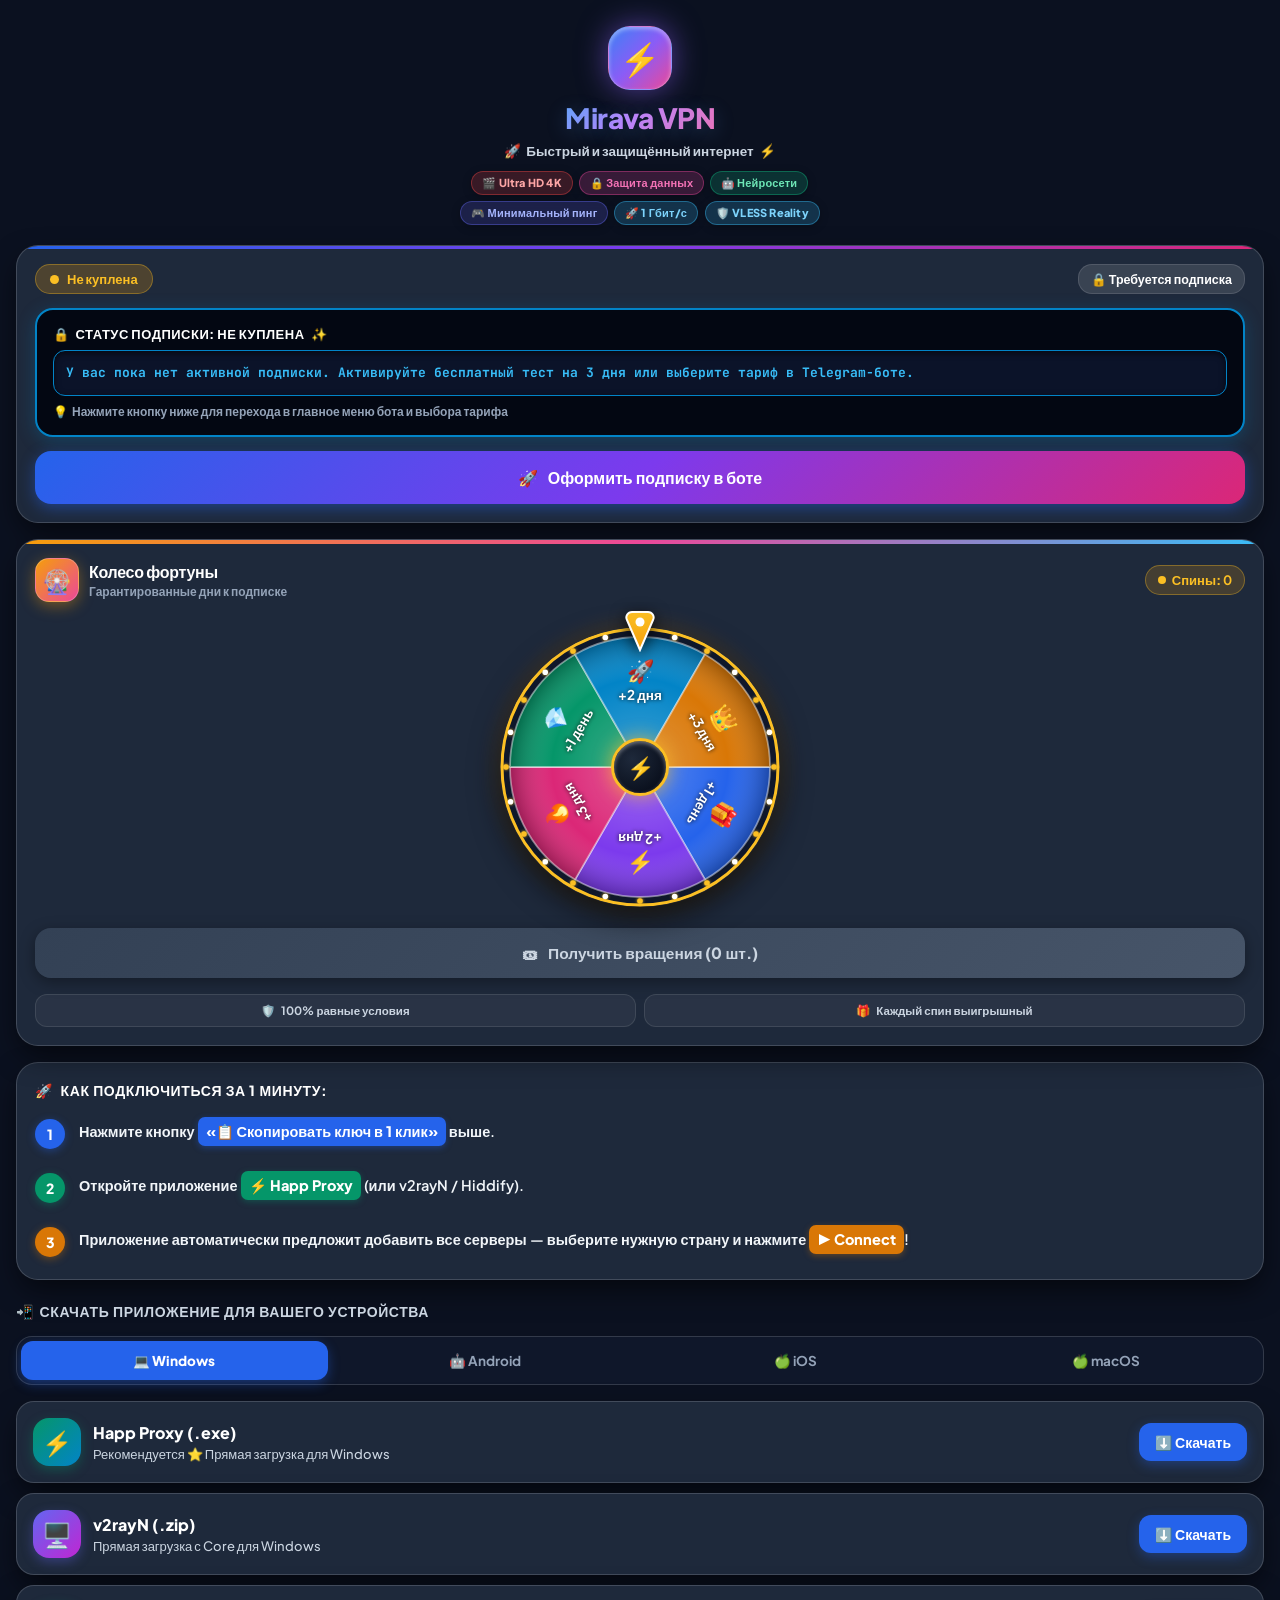
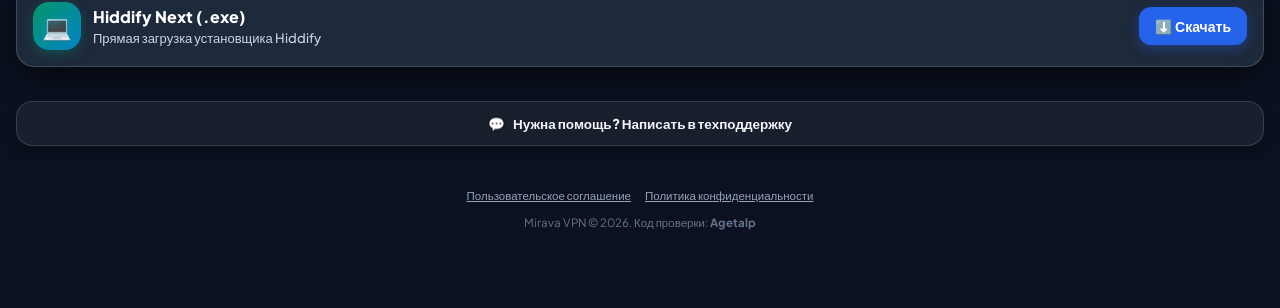
==== commit bcafc08e: "Add files via upload" ====
--- a/index.html
+++ b/index.html
@@ -700,6 +700,283 @@
       transform: translateX(-50%) translateY(0);
       opacity: 1;
     }
+
+    /* ============================================================== */
+    /* WHEEL OF FORTUNE (КОЛЕСО ФОРТУНЫ) */
+    /* ============================================================== */
+    .wheel-card {
+      background: #1e293b !important;
+      border: 1px solid rgba(255, 255, 255, 0.16) !important;
+      border-radius: 22px;
+      padding: 18px;
+      box-shadow: var(--card-shadow);
+      display: flex;
+      flex-direction: column;
+      gap: 14px;
+      position: relative;
+      overflow: hidden;
+    }
+
+    .wheel-card::before {
+      content: '';
+      position: absolute;
+      top: 0;
+      left: 0;
+      right: 0;
+      height: 3.5px;
+      background: linear-gradient(135deg, #f59e0b 0%, #ec4899 50%, #38bdf8 100%);
+    }
+
+    .wheel-header {
+      display: flex;
+      justify-content: space-between;
+      align-items: center;
+      gap: 8px;
+    }
+
+    .wheel-title-group {
+      display: flex;
+      align-items: center;
+      gap: 10px;
+    }
+
+    .wheel-icon-badge {
+      width: 44px;
+      height: 44px;
+      border-radius: 14px;
+      background: linear-gradient(135deg, #f59e0b 0%, #ec4899 100%);
+      display: flex;
+      align-items: center;
+      justify-content: center;
+      font-size: 24px;
+      box-shadow: 0 4px 15px rgba(245, 158, 11, 0.4);
+      border: 1px solid rgba(255, 255, 255, 0.2);
+      flex-shrink: 0;
+    }
+
+    .wheel-main-title {
+      font-size: 16px;
+      font-weight: 800;
+      color: #ffffff !important;
+      letter-spacing: -0.3px;
+    }
+
+    .wheel-subtitle {
+      font-size: 12px;
+      color: #94a3b8 !important;
+      font-weight: 600;
+      margin-top: 2px;
+    }
+
+    .wheel-spins-badge {
+      display: inline-flex;
+      align-items: center;
+      gap: 6px;
+      background: rgba(245, 158, 11, 0.18) !important;
+      color: #fbbf24 !important;
+      padding: 6px 12px;
+      border-radius: 20px;
+      font-size: 13px;
+      font-weight: 800;
+      border: 1px solid rgba(251, 191, 36, 0.35);
+      white-space: nowrap;
+    }
+
+    .wheel-spins-dot {
+      width: 8px;
+      height: 8px;
+      background: #fbbf24;
+      border-radius: 50%;
+      animation: pulse 1.8s infinite;
+    }
+
+    /* WHEEL CONTAINER & ROTATOR */
+    .wheel-stage {
+      position: relative;
+      width: 290px;
+      height: 290px;
+      margin: 6px auto 2px;
+      display: flex;
+      align-items: center;
+      justify-content: center;
+    }
+
+    .wheel-stage-glow {
+      position: absolute;
+      width: 260px;
+      height: 260px;
+      border-radius: 50%;
+      background: radial-gradient(circle, rgba(245, 158, 11, 0.2) 0%, rgba(236, 72, 153, 0.15) 45%, transparent 70%);
+      filter: blur(18px);
+      pointer-events: none;
+      z-index: 1;
+    }
+
+    .wheel-rotator {
+      position: relative;
+      width: 280px;
+      height: 280px;
+      border-radius: 50%;
+      z-index: 2;
+      box-shadow: 0 10px 30px rgba(0, 0, 0, 0.75), 0 0 25px rgba(245, 158, 11, 0.25);
+      transform: rotate(0deg);
+      will-change: transform;
+    }
+
+    #wheel-canvas {
+      display: block;
+      width: 280px;
+      height: 280px;
+      border-radius: 50%;
+    }
+
+    /* POINTER / ARROW */
+    .wheel-pointer {
+      position: absolute;
+      top: -12px;
+      left: 50%;
+      transform: translateX(-50%);
+      z-index: 10;
+      filter: drop-shadow(0 4px 8px rgba(0, 0, 0, 0.8));
+      pointer-events: none;
+      transition: transform 0.1s ease;
+    }
+
+    .wheel-pointer.tick {
+      transform: translateX(-50%) scale(1.15) translateY(-2px);
+    }
+
+    /* CENTER CAP */
+    .wheel-center-cap {
+      position: absolute;
+      top: 50%;
+      left: 50%;
+      transform: translate(-50%, -50%);
+      width: 58px;
+      height: 58px;
+      border-radius: 50%;
+      background: radial-gradient(circle at 35% 35%, #1e293b 0%, #030712 100%);
+      border: 3px solid #fbbf24;
+      box-shadow: 0 0 18px rgba(251, 191, 36, 0.65), inset 0 2px 4px rgba(255, 255, 255, 0.4);
+      display: flex;
+      align-items: center;
+      justify-content: center;
+      z-index: 5;
+      font-size: 22px;
+      cursor: pointer;
+      user-select: none;
+      transition: transform 0.15s;
+    }
+
+    .wheel-center-cap:active {
+      transform: translate(-50%, -50%) scale(0.92);
+    }
+
+    /* SPIN BUTTON */
+    .btn-wheel-spin {
+      background: linear-gradient(135deg, #f59e0b 0%, #ec4899 50%, #8b5cf6 100%) !important;
+      color: #ffffff !important;
+      border: none;
+      padding: 15px;
+      border-radius: 16px;
+      font-size: 15.5px;
+      font-weight: 800;
+      cursor: pointer;
+      display: flex;
+      align-items: center;
+      justify-content: center;
+      gap: 10px;
+      box-shadow: 0 8px 25px rgba(245, 158, 11, 0.45);
+      transition: transform 0.15s, opacity 0.2s, box-shadow 0.2s;
+      width: 100%;
+    }
+
+    .btn-wheel-spin:active:not(:disabled) {
+      transform: scale(0.98);
+      opacity: 0.92;
+    }
+
+    .btn-wheel-spin:disabled {
+      opacity: 0.85;
+      cursor: not-allowed;
+      box-shadow: none;
+      background: #334155 !important;
+    }
+
+    .btn-wheel-spin.btn-no-spins {
+      background: linear-gradient(135deg, #334155 0%, #475569 100%) !important;
+      box-shadow: 0 4px 15px rgba(0, 0, 0, 0.35) !important;
+      color: #cbd5e1 !important;
+    }
+
+    .btn-wheel-spin.pulse-btn {
+      animation: btnSpinPulse 2.2s infinite;
+    }
+
+    @keyframes btnSpinPulse {
+      0% {
+        box-shadow: 0 0 0 0 rgba(245, 158, 11, 0.65), 0 8px 25px rgba(236, 72, 153, 0.45);
+      }
+      70% {
+        box-shadow: 0 0 0 14px rgba(245, 158, 11, 0), 0 8px 25px rgba(236, 72, 153, 0.45);
+      }
+      100% {
+        box-shadow: 0 0 0 0 rgba(245, 158, 11, 0), 0 8px 25px rgba(236, 72, 153, 0.45);
+      }
+    }
+
+    .wheel-info-row {
+      display: grid;
+      grid-template-columns: 1fr 1fr;
+      gap: 8px;
+      margin-top: 2px;
+    }
+
+    .wheel-info-pill {
+      background: rgba(255, 255, 255, 0.05);
+      border: 1px solid rgba(255, 255, 255, 0.1);
+      border-radius: 12px;
+      padding: 8px 10px;
+      font-size: 11.5px;
+      font-weight: 700;
+      color: #cbd5e1 !important;
+      display: flex;
+      align-items: center;
+      justify-content: center;
+      gap: 6px;
+      text-align: center;
+    }
+
+    /* CONFETTI CANVAS */
+    #confetti-canvas {
+      position: fixed;
+      inset: 0;
+      width: 100%;
+      height: 100%;
+      pointer-events: none;
+      z-index: 1001;
+      display: none;
+    }
+
+    /* WIN MODAL SPECIFIC */
+    .win-modal-card {
+      background: #0f172a !important;
+      border: 2px solid #fbbf24 !important;
+      box-shadow: 0 0 40px rgba(251, 191, 36, 0.4), 0 20px 40px rgba(0, 0, 0, 0.9) !important;
+    }
+
+    .win-prize-badge {
+      display: inline-block;
+      background: linear-gradient(135deg, #f59e0b 0%, #ec4899 100%);
+      color: #ffffff !important;
+      padding: 10px 22px;
+      border-radius: 16px;
+      font-size: 24px;
+      font-weight: 900;
+      letter-spacing: 0.5px;
+      margin: 12px 0 16px;
+      box-shadow: 0 4px 20px rgba(245, 158, 11, 0.55);
+    }
   </style>
 </head>
 <body>
@@ -728,9 +1005,9 @@
   <!-- STATUS CARD -->
   <div class="status-card" id="status-card">
     <div class="status-row">
-      <div class="badge-active" id="status-badge">
-        <span class="badge-pulse" id="status-dot"></span>
-        <span id="status-text">Загрузка...</span>
+      <div class="badge-unpaid" id="status-badge">
+        <span class="badge-dot-unpaid" id="status-dot"></span>
+        <span id="status-text">Проверка...</span>
       </div>
       <div class="servers-count-tag" id="status-tag">
         🌍 Все локации доступны
@@ -763,6 +1040,70 @@
       <button class="btn-connect-incy" id="btn-sub-incy">
         <span>🛡️</span> В INCY / v2ray
       </button>
+    </div>
+  </div>
+
+  <!-- WHEEL OF FORTUNE CARD -->
+  <div class="status-card wheel-card" id="wheel-card">
+    <div class="wheel-header">
+      <div class="wheel-title-group">
+        <div class="wheel-icon-badge">🎡</div>
+        <div>
+          <div class="wheel-main-title">Колесо фортуны</div>
+          <div class="wheel-subtitle">Гарантированные дни к подписке</div>
+        </div>
+      </div>
+      <div class="wheel-spins-badge" id="wheel-spins-badge">
+        <span class="wheel-spins-dot" id="wheel-spins-dot"></span>
+        <span>Спины: <b id="wheel-spins-count">0</b></span>
+      </div>
+    </div>
+
+    <!-- WHEEL STAGE -->
+    <div class="wheel-stage">
+      <div class="wheel-stage-glow"></div>
+
+      <!-- STATIONARY POINTER ARROW (TOP CENTER) -->
+      <div class="wheel-pointer" id="wheel-pointer">
+        <svg width="34" height="42" viewBox="0 0 34 42" fill="none" xmlns="http://www.w3.org/2000/svg">
+          <path d="M17 40L4 10C2 6 5 2 9 2H25C29 2 32 6 30 10L17 40Z" fill="url(#pointer-grad)" stroke="#ffffff" stroke-width="2"/>
+          <circle cx="17" cy="12" r="4.5" fill="#ffffff" filter="drop-shadow(0 0 4px #fbbf24)"/>
+          <defs>
+            <linearGradient id="pointer-grad" x1="17" y1="2" x2="17" y2="40" gradientUnits="userSpaceOnUse">
+              <stop stop-color="#fbbf24"/>
+              <stop offset="1" stop-color="#f59e0b"/>
+            </linearGradient>
+          </defs>
+        </svg>
+      </div>
+
+      <!-- ROTATING WHEEL -->
+      <div class="wheel-rotator" id="wheel-rotator">
+        <canvas id="wheel-canvas" width="280" height="280"></canvas>
+      </div>
+
+      <!-- CENTER CAP -->
+      <div class="wheel-center-cap" id="wheel-center-cap" title="Крутить колесо">
+        <span id="wheel-center-icon">⚡</span>
+      </div>
+    </div>
+
+    <!-- SPIN BUTTON -->
+    <button class="btn-wheel-spin pulse-btn" id="btn-wheel-spin">
+      <span id="btn-wheel-icon">🎰</span>
+      <span id="btn-wheel-text">Крутить колесо</span>
+    </button>
+
+    <!-- GUARANTEE INFO ROW -->
+    <div class="wheel-info-row">
+      <div class="wheel-info-pill">
+        <span>🛡️</span>
+        <span>100% равные условия</span>
+      </div>
+      <div class="wheel-info-pill">
+        <span>🎁</span>
+        <span>Каждый спин выигрышный</span>
+      </div>
     </div>
   </div>
 
@@ -847,6 +1188,21 @@
     <span id="toast-text">Ключ скопирован в буфер!</span>
   </div>
 
+  <!-- CONFETTI CANVAS -->
+  <canvas id="confetti-canvas"></canvas>
+
+  <!-- WIN CELEBRATION MODAL -->
+  <div class="modal-overlay" id="win-modal-overlay">
+    <div class="modal-card win-modal-card">
+      <div class="modal-icon" id="win-modal-icon">🎉</div>
+      <div class="modal-title" id="win-modal-title">ВЫИГРЫШ В КОЛЕСЕ!</div>
+      <div class="modal-desc" id="win-modal-desc" style="text-align: center;"></div>
+      <button class="modal-btn" id="win-modal-close-btn" style="background: linear-gradient(135deg, #f59e0b 0%, #ec4899 100%) !important; box-shadow: 0 6px 20px rgba(245, 158, 11, 0.45) !important;">
+        Отлично! Забрать приз 🚀
+      </button>
+    </div>
+  </div>
+
   <script>
     // Init Telegram WebApp
     const tg = window.Telegram?.WebApp;
@@ -866,6 +1222,7 @@
     const rawStatus = (urlParams.get('status') || '').toLowerCase().trim();
     const rawReason = (urlParams.get('reason') || '').toLowerCase().trim();
     const expParam = urlParams.get('exp') || urlParams.get('expires_at') || '';
+    const expTsParam = urlParams.get('exp_ts') || '';
     const expTextParam = urlParams.get('exp_text') || '';
     const subParam = urlParams.get('u') || urlParams.get('url') || urlParams.get('sub') || urlParams.get('key') || '';
     const subId = urlParams.get('sub_id') || '';
@@ -882,11 +1239,17 @@
       subUrl = `https://mirava.dedyn.io:2096/dasdgfdgergtehjk/${encodeURIComponent(userAuth)}`;
     }
 
-    // Check expiration by date
+    // Check expiration by timestamp or ISO date string
     let isExpiredByDate = false;
-    if (expParam) {
+    if (expTsParam) {
+      const ts = Number(expTsParam);
+      if (!isNaN(ts) && ts > 0 && (ts * 1000) <= Date.now()) {
+        isExpiredByDate = true;
+      }
+    } else if (expParam) {
       try {
-        const expDate = new Date(expParam);
+        const cleanExp = expParam.trim().replace(' ', 'T');
+        const expDate = new Date(cleanExp);
         if (!isNaN(expDate.getTime()) && expDate.getTime() <= Date.now()) {
           isExpiredByDate = true;
         }
@@ -899,20 +1262,22 @@
 
     if (rawStatus === 'not_purchased' || rawStatus === 'none' || rawStatus === 'unpaid' || rawStatus === 'no') {
       currentSubStatus = 'not_purchased';
-    } else if (rawStatus === 'inactive' || rawStatus === 'expired' || isExpiredByDate) {
+    } else if (rawStatus === 'inactive' || rawStatus === 'expired' || isExpiredByDate || rawReason === 'expired') {
       currentSubStatus = 'inactive';
     } else if (rawStatus === 'active') {
-      if (subUrl) {
+      if (isExpiredByDate) {
+        currentSubStatus = 'inactive';
+      } else if (subUrl) {
         currentSubStatus = 'active';
       } else {
         currentSubStatus = 'not_purchased';
       }
     } else {
-      // No explicit status provided in query parameters
-      if (subUrl && !isExpiredByDate) {
+      // No explicit status provided in query parameters (e.g. opened directly)
+      if (isExpiredByDate || rawReason === 'expired') {
+        currentSubStatus = 'inactive';
+      } else if (subUrl) {
         currentSubStatus = 'active';
-      } else if (isExpiredByDate || rawReason === 'expired') {
-        currentSubStatus = 'inactive';
       } else {
         currentSubStatus = 'not_purchased';
       }
@@ -996,6 +1361,11 @@
         if (actionsGrid) actionsGrid.style.display = 'none';
       }
     }
+
+    // Immediate initial status render to avoid flicker or delayed render
+    try {
+      applySubscriptionStatus(currentSubStatus);
+    } catch (e) {}
 
     // Auto-detect initial device tab
     let defaultDev = 'windows';
@@ -1207,6 +1577,488 @@
       setTimeout(connectHapp, 300);
     }
 
+    // ==============================================================
+    // КОЛЕСО ФОРТУНЫ — ИНТЕРАКТИВ И СВЯЗЬ С БЭКЕНДОМ
+    // ==============================================================
+    // 6 секторов с равными шансами (1/6) и гарантированными призами
+    const WHEEL_SECTORS = [
+      { id: 0, days: 1, label: '+1 день',  color: '#2563eb', text_color: '#ffffff', icon: '🎁' },
+      { id: 1, days: 2, label: '+2 дня',   color: '#7c3aed', text_color: '#ffffff', icon: '⚡' },
+      { id: 2, days: 3, label: '+3 дня',   color: '#db2777', text_color: '#ffffff', icon: '🔥' },
+      { id: 3, days: 1, label: '+1 день',  color: '#059669', text_color: '#ffffff', icon: '💎' },
+      { id: 4, days: 2, label: '+2 дня',   color: '#0284c7', text_color: '#ffffff', icon: '🚀' },
+      { id: 5, days: 3, label: '+3 дня',   color: '#d97706', text_color: '#ffffff', icon: '👑' }
+    ];
+
+    // Пользователь и количество попыток
+    let currentUserId = Number(
+      urlParams.get('uid') ||
+      urlParams.get('user_id') ||
+      urlParams.get('id') ||
+      (tg?.initDataUnsafe?.user?.id ? Number(tg.initDataUnsafe.user.id) : 0)
+    ) || 0;
+
+    let spinsLeft = Number(urlParams.get('spins') || 0);
+    if (isNaN(spinsLeft) || spinsLeft < 0) spinsLeft = 0;
+
+    // Базовый URL бэкенда для запросов к API
+    let apiBase = (urlParams.get('api') || '').trim();
+    if (!apiBase) {
+      if (window.location.hostname === 'localhost' || window.location.hostname === '127.0.0.1') {
+        apiBase = 'http://localhost:8080';
+      } else {
+        apiBase = 'https://mirava.dedyn.io:8080';
+      }
+    }
+
+    let currentRotation = 0;
+    let isSpinning = false;
+
+    // Отрисовка колеса на Canvas (Retina High-DPI)
+    function drawWheelCanvas() {
+      const canvas = document.getElementById('wheel-canvas');
+      if (!canvas) return;
+      const ctx = canvas.getContext('2d');
+      const dpr = window.devicePixelRatio || 1;
+      const displaySize = 280;
+
+      canvas.width = displaySize * dpr;
+      canvas.height = displaySize * dpr;
+      canvas.style.width = `${displaySize}px`;
+      canvas.style.height = `${displaySize}px`;
+      ctx.scale(dpr, dpr);
+
+      const cx = displaySize / 2;
+      const cy = displaySize / 2;
+      const radius = displaySize / 2 - 10;
+      const numSectors = WHEEL_SECTORS.length;
+      const arc = (2 * Math.PI) / numSectors;
+
+      ctx.clearRect(0, 0, displaySize, displaySize);
+
+      // Внешний тёмный обод
+      ctx.beginPath();
+      ctx.arc(cx, cy, radius + 8, 0, 2 * Math.PI);
+      ctx.fillStyle = '#0f172a';
+      ctx.fill();
+      ctx.lineWidth = 3;
+      ctx.strokeStyle = '#fbbf24';
+      ctx.stroke();
+
+      // Отрисовка секторов
+      for (let i = 0; i < numSectors; i++) {
+        const sector = WHEEL_SECTORS[i];
+        const startAngle = i * arc;
+        const endAngle = (i + 1) * arc;
+
+        // Сектор
+        ctx.beginPath();
+        ctx.moveTo(cx, cy);
+        ctx.arc(cx, cy, radius, startAngle, endAngle);
+        ctx.closePath();
+        ctx.fillStyle = sector.color;
+        ctx.fill();
+
+        // 3D-градиентный блеск
+        const grad = ctx.createRadialGradient(cx, cy, 10, cx, cy, radius);
+        grad.addColorStop(0, 'rgba(255, 255, 255, 0.22)');
+        grad.addColorStop(0.65, 'rgba(255, 255, 255, 0)');
+        grad.addColorStop(1, 'rgba(0, 0, 0, 0.28)');
+        ctx.fillStyle = grad;
+        ctx.fill();
+
+        // Разделительная линия между секторами
+        ctx.lineWidth = 1.8;
+        ctx.strokeStyle = 'rgba(255, 255, 255, 0.45)';
+        ctx.stroke();
+
+        // Иконка и текст сектора
+        ctx.save();
+        ctx.translate(cx, cy);
+        ctx.rotate(startAngle + arc / 2);
+        ctx.translate(radius * 0.65, 0);
+        ctx.rotate(Math.PI / 2);
+
+        ctx.textAlign = 'center';
+        ctx.textBaseline = 'middle';
+
+        // Иконка
+        ctx.font = '22px "Plus Jakarta Sans", sans-serif';
+        ctx.fillText(sector.icon, 0, -11);
+
+        // Текст дня
+        ctx.font = 'bold 13.5px "Plus Jakarta Sans", sans-serif';
+        ctx.shadowColor = 'rgba(0, 0, 0, 0.9)';
+        ctx.shadowBlur = 4;
+        ctx.fillStyle = sector.text_color || '#ffffff';
+        ctx.fillText(sector.label, 0, 13);
+        ctx.restore();
+      }
+
+      // Золотистые заклёпки / LED-огоньки по периметру
+      const totalRivets = 24;
+      for (let r = 0; r < totalRivets; r++) {
+        const rivetAngle = (r * 2 * Math.PI) / totalRivets;
+        const rx = cx + (radius + 4) * Math.cos(rivetAngle);
+        const ry = cy + (radius + 4) * Math.sin(rivetAngle);
+        ctx.beginPath();
+        ctx.arc(rx, ry, 2.8, 0, 2 * Math.PI);
+        ctx.fillStyle = r % 2 === 0 ? '#fbbf24' : '#ffffff';
+        ctx.shadowColor = '#fbbf24';
+        ctx.shadowBlur = 3;
+        ctx.fill();
+      }
+    }
+
+    // Обновление счётчика спинов и состояния кнопки
+    function updateWheelSpinsUI() {
+      const countEl = document.getElementById('wheel-spins-count');
+      const btn = document.getElementById('btn-wheel-spin');
+      const btnText = document.getElementById('btn-wheel-text');
+      const btnIcon = document.getElementById('btn-wheel-icon');
+
+      if (countEl) countEl.innerText = spinsLeft;
+
+      if (!btn || isSpinning) return;
+
+      if (spinsLeft > 0) {
+        let word = 'вращений';
+        if (spinsLeft % 10 === 1 && spinsLeft % 100 !== 11) word = 'вращение';
+        else if ([2, 3, 4].includes(spinsLeft % 10) && ![12, 13, 14].includes(spinsLeft % 100)) word = 'вращения';
+
+        btn.classList.add('pulse-btn');
+        btn.classList.remove('btn-no-spins');
+        btn.disabled = false;
+        if (btnIcon) btnIcon.innerText = '🎰';
+        if (btnText) btnText.innerText = `Испытать удачу (${spinsLeft} ${word})`;
+      } else {
+        btn.classList.remove('pulse-btn');
+        btn.classList.add('btn-no-spins');
+        btn.disabled = false;
+        if (btnIcon) btnIcon.innerText = '🎟';
+        if (btnText) btnText.innerText = 'Получить вращения (0 шт.)';
+      }
+    }
+
+    // Синхронизация статуса спинов с бэкендом
+    async function syncWheelStatus() {
+      if (!currentUserId) return;
+      try {
+        const cleanBase = apiBase.replace(/\/+$/, '');
+        const url = `${cleanBase}/api/wheel/status?telegram_id=${encodeURIComponent(currentUserId)}`;
+        const resp = await fetch(url, { headers: { 'Accept': 'application/json' } });
+        if (resp.ok) {
+          const data = await resp.json();
+          if (data && data.success) {
+            if (typeof data.spins_left === 'number') {
+              spinsLeft = data.spins_left;
+              updateWheelSpinsUI();
+            }
+            if (data.expires_at_formatted) {
+              const statusTag = document.getElementById('status-tag');
+              if (statusTag && data.is_active) {
+                statusTag.innerText = `⏳ До ${data.expires_at_formatted}`;
+                statusTag.style.color = '#ffffff';
+              }
+            }
+          }
+        }
+      } catch (e) {
+        console.warn('Синхронизация статуса колеса пропущена:', e);
+      }
+    }
+
+    // Обработчик нажатия на вращение Колеса
+    async function handleSpinClick() {
+      if (isSpinning) return;
+
+      // Если спинов 0 — показываем условия их получения
+      if (spinsLeft <= 0) {
+        showModal(
+          '🎟 Доступные вращения',
+          'У вас пока <b>0 доступных вращений</b> Колеса фортуны.<br><br>' +
+          'Вращения начисляются <b>автоматически</b> при покупке тарифа в боте:<br>' +
+          '• <b>1 месяц</b> — 1 вращение<br>' +
+          '• <b>3 месяца</b> — 3 вращения<br>' +
+          '• <b>6 месяцев</b> — 6 вращений<br>' +
+          '• <b>1 год</b> — 12 вращений<br><br>' +
+          '<i>Каждый прокрут гарантированно продлевает вашу подписку на бонусные дни!</i>',
+          '🎟'
+        );
+        if (tg?.HapticFeedback) tg.HapticFeedback.notificationOccurred('warning');
+        return;
+      }
+
+      isSpinning = true;
+      const btn = document.getElementById('btn-wheel-spin');
+      const btnText = document.getElementById('btn-wheel-text');
+      const btnIcon = document.getElementById('btn-wheel-icon');
+      if (btn) {
+        btn.disabled = true;
+        btn.classList.remove('pulse-btn');
+      }
+      if (btnIcon) btnIcon.innerText = '⏳';
+      if (btnText) btnText.innerText = 'Вращаем колесо фортуны...';
+
+      if (tg?.HapticFeedback) tg.HapticFeedback.impactOccurred('medium');
+
+      // Отправляем запрос на бэкенд
+      let apiResult = null;
+      try {
+        const cleanBase = apiBase.replace(/\/+$/, '');
+        const spinUrl = `${cleanBase}/api/wheel/spin`;
+        let resp = null;
+
+        // Попытка 1: POST c JSON
+        try {
+          resp = await fetch(spinUrl, {
+            method: 'POST',
+            headers: { 'Content-Type': 'application/json', 'Accept': 'application/json' },
+            body: JSON.stringify({ telegram_id: currentUserId, uid: currentUserId })
+          });
+        } catch (postErr) {
+          console.warn('POST spin request failed, trying GET fallback:', postErr);
+        }
+
+        // Попытка 2: GET fallback
+        if (!resp || !resp.ok) {
+          resp = await fetch(`${spinUrl}?telegram_id=${encodeURIComponent(currentUserId)}`, {
+            method: 'GET',
+            headers: { 'Accept': 'application/json' }
+          });
+        }
+
+        if (resp && resp.ok) {
+          apiResult = await resp.json();
+        }
+      } catch (err) {
+        console.error('Spin API error:', err);
+      }
+
+      // Если бэкенд вернул ошибку
+      if (!apiResult || !apiResult.success) {
+        isSpinning = false;
+        updateWheelSpinsUI();
+        if (apiResult && apiResult.error === 'no_spins') {
+          spinsLeft = 0;
+          updateWheelSpinsUI();
+          showToast('У вас закончились вращения', '🎟');
+        } else {
+          showToast('⚠️ Ошибка связи с сервером. Попробуйте снова!', '❌');
+        }
+        return;
+      }
+
+      // Бэкенд подтвердил успешный выигрыш
+      const wonDays = apiResult.won_days || 1;
+      const targetSectorIndex = typeof apiResult.sector_index === 'number'
+        ? apiResult.sector_index
+        : WHEEL_SECTORS.findIndex(s => s.days === wonDays);
+
+      const safeSectorIndex = (targetSectorIndex >= 0 && targetSectorIndex < WHEEL_SECTORS.length)
+        ? targetSectorIndex
+        : 0;
+
+      const prize = apiResult.prize || WHEEL_SECTORS[safeSectorIndex];
+
+      // Точный расчёт угла остановки:
+      // Стрелка сверху = 270 градусов.
+      // Середина сектора = safeSectorIndex * 60 + 30.
+      const phi = safeSectorIndex * 60 + 30;
+      const targetDelta = (270 - phi + 360) % 360;
+
+      const fullSpins = 6; // 6 полных оборотов (2160°)
+      const currentMod = currentRotation % 360;
+      let addDegrees = targetDelta - currentMod;
+      if (addDegrees < 0) addDegrees += 360;
+
+      // Легкое реалистичное смещение (в пределах +/- 6 градусов внутри 60° сектора)
+      const jitter = (Math.random() - 0.5) * 12;
+      const finalRotation = currentRotation + (fullSpins * 360) + addDegrees + jitter;
+
+      const rotator = document.getElementById('wheel-rotator');
+      const pointer = document.getElementById('wheel-pointer');
+
+      // Анимация подёргивания стрелки (tick) и тактильная отдача
+      let tickCount = 0;
+      const tickInterval = setInterval(() => {
+        tickCount++;
+        if (pointer) pointer.classList.toggle('tick');
+        if (tg?.HapticFeedback && tickCount % 3 === 0) {
+          tg.HapticFeedback.impactOccurred('light');
+        }
+        if (tickCount > 26) {
+          clearInterval(tickInterval);
+          if (pointer) pointer.classList.remove('tick');
+        }
+      }, 150);
+
+      rotator.style.transition = 'transform 4.5s cubic-bezier(0.12, 0.95, 0.2, 1)';
+      rotator.style.transform = `rotate(${finalRotation}deg)`;
+      currentRotation = finalRotation;
+
+      // Ожидание завершения вращения
+      setTimeout(() => {
+        clearInterval(tickInterval);
+        if (pointer) pointer.classList.remove('tick');
+
+        // Обновляем остаток попыток
+        spinsLeft = typeof apiResult.spins_left === 'number' ? apiResult.spins_left : Math.max(0, spinsLeft - 1);
+        isSpinning = false;
+        updateWheelSpinsUI();
+
+        // Обновляем плашку подписки на экране
+        if (apiResult.expires_at_formatted) {
+          const statusTag = document.getElementById('status-tag');
+          if (statusTag) {
+            statusTag.innerText = `⏳ До ${apiResult.expires_at_formatted}`;
+            statusTag.style.color = '#ffffff';
+          }
+        }
+
+        // Тактильный триумф
+        if (tg?.HapticFeedback) {
+          tg.HapticFeedback.notificationOccurred('success');
+        }
+
+        // Запуск праздничного конфетти
+        launchConfetti();
+
+        // Показ окна поздравления
+        showWinCelebration(prize, wonDays, apiResult);
+      }, 4600);
+    }
+
+    // ==============================================================
+    // ПРАЗДНИЧНОЕ КОНФЕТТИ
+    // ==============================================================
+    let confettiAnimationId = null;
+    function launchConfetti() {
+      const canvas = document.getElementById('confetti-canvas');
+      if (!canvas) return;
+      const ctx = canvas.getContext('2d');
+      canvas.width = window.innerWidth;
+      canvas.height = window.innerHeight;
+      canvas.style.display = 'block';
+
+      const colors = ['#f59e0b', '#ec4899', '#3b82f6', '#10b981', '#8b5cf6', '#38bdf8', '#ffffff'];
+      const particles = [];
+      const particleCount = 110;
+
+      for (let i = 0; i < particleCount; i++) {
+        particles.push({
+          x: canvas.width / 2 + (Math.random() - 0.5) * 80,
+          y: canvas.height * 0.42 + (Math.random() - 0.5) * 60,
+          w: Math.random() * 8 + 5,
+          h: Math.random() * 6 + 4,
+          color: colors[Math.floor(Math.random() * colors.length)],
+          vx: (Math.random() - 0.5) * 14,
+          vy: -Math.random() * 11 - 5,
+          gravity: 0.28,
+          rotation: Math.random() * 360,
+          vRot: (Math.random() - 0.5) * 14,
+          opacity: 1
+        });
+      }
+
+      if (confettiAnimationId) cancelAnimationFrame(confettiAnimationId);
+
+      const startTime = Date.now();
+      function renderConfetti() {
+        const elapsed = Date.now() - startTime;
+        ctx.clearRect(0, 0, canvas.width, canvas.height);
+
+        let activeCount = 0;
+        for (let i = 0; i < particles.length; i++) {
+          const p = particles[i];
+          p.x += p.vx;
+          p.y += p.vy;
+          p.vy += p.gravity;
+          p.rotation += p.vRot;
+
+          if (elapsed > 2000) {
+            p.opacity -= 0.02;
+          }
+
+          if (p.opacity > 0 && p.y < canvas.height + 50) {
+            activeCount++;
+            ctx.save();
+            ctx.translate(p.x, p.y);
+            ctx.rotate((p.rotation * Math.PI) / 180);
+            ctx.globalAlpha = Math.max(0, p.opacity);
+            ctx.fillStyle = p.color;
+            ctx.fillRect(-p.w / 2, -p.h / 2, p.w, p.h);
+            ctx.restore();
+          }
+        }
+
+        if (activeCount > 0 && elapsed < 4200) {
+          confettiAnimationId = requestAnimationFrame(renderConfetti);
+        } else {
+          canvas.style.display = 'none';
+          ctx.clearRect(0, 0, canvas.width, canvas.height);
+          confettiAnimationId = null;
+        }
+      }
+
+      confettiAnimationId = requestAnimationFrame(renderConfetti);
+    }
+
+    // Модальное окно победы
+    function showWinCelebration(prize, wonDays, res) {
+      const modal = document.getElementById('win-modal-overlay');
+      const descEl = document.getElementById('win-modal-desc');
+      const iconEl = document.getElementById('win-modal-icon');
+      if (!modal || !descEl) return;
+
+      if (iconEl) iconEl.innerText = prize?.icon || '🎉';
+
+      let dayWord = 'дней';
+      if (wonDays === 1) dayWord = 'день';
+      else if (wonDays in [2, 3, 4]) dayWord = 'дня';
+
+      const expiryText = res.expires_at_formatted || expTextParam || 'успешно обновлён';
+
+      descEl.innerHTML = `
+        <div class="win-prize-badge">${prize?.icon || '🎁'} +${wonDays} ${dayWord}</div>
+        <div style="font-size: 15px; font-weight: 700; color: #f1f5f9; margin-bottom: 12px;">
+          Бонусные дни уже добавлены к вашей подписке Mirava VPN!
+        </div>
+        <div style="background: rgba(255, 255, 255, 0.06); padding: 12px; border-radius: 14px; border: 1px solid rgba(255, 255, 255, 0.12); text-align: left; font-size: 13.5px; line-height: 1.6;">
+          📅 Срок подписки: <b style="color: #4ade80;">до ${expiryText}</b><br>
+          🎟 Осталось вращений: <b style="color: #fbbf24;">${res.spins_left ?? spinsLeft}</b>
+        </div>
+      `;
+
+      modal.classList.add('active');
+    }
+
+    function closeWinModal() {
+      const modal = document.getElementById('win-modal-overlay');
+      if (modal) modal.classList.remove('active');
+    }
+
+    // Слушатели событий Колеса
+    document.getElementById('btn-wheel-spin').addEventListener('click', handleSpinClick);
+    document.getElementById('wheel-center-cap').addEventListener('click', handleSpinClick);
+    document.getElementById('win-modal-close-btn').addEventListener('click', closeWinModal);
+
+    window.addEventListener('resize', () => {
+      drawWheelCanvas();
+    });
+
+    // Инициализация Колеса
+    drawWheelCanvas();
+    updateWheelSpinsUI();
+    syncWheelStatus();
+
+    // Плавный скролл к колесу, если передан параметр view=wheel
+    if (urlParams.get('view') === 'wheel') {
+      setTimeout(() => {
+        const wheelEl = document.getElementById('wheel-card');
+        if (wheelEl) wheelEl.scrollIntoView({ behavior: 'smooth', block: 'center' });
+      }, 350);
+    }
 
   </script>
 </body>
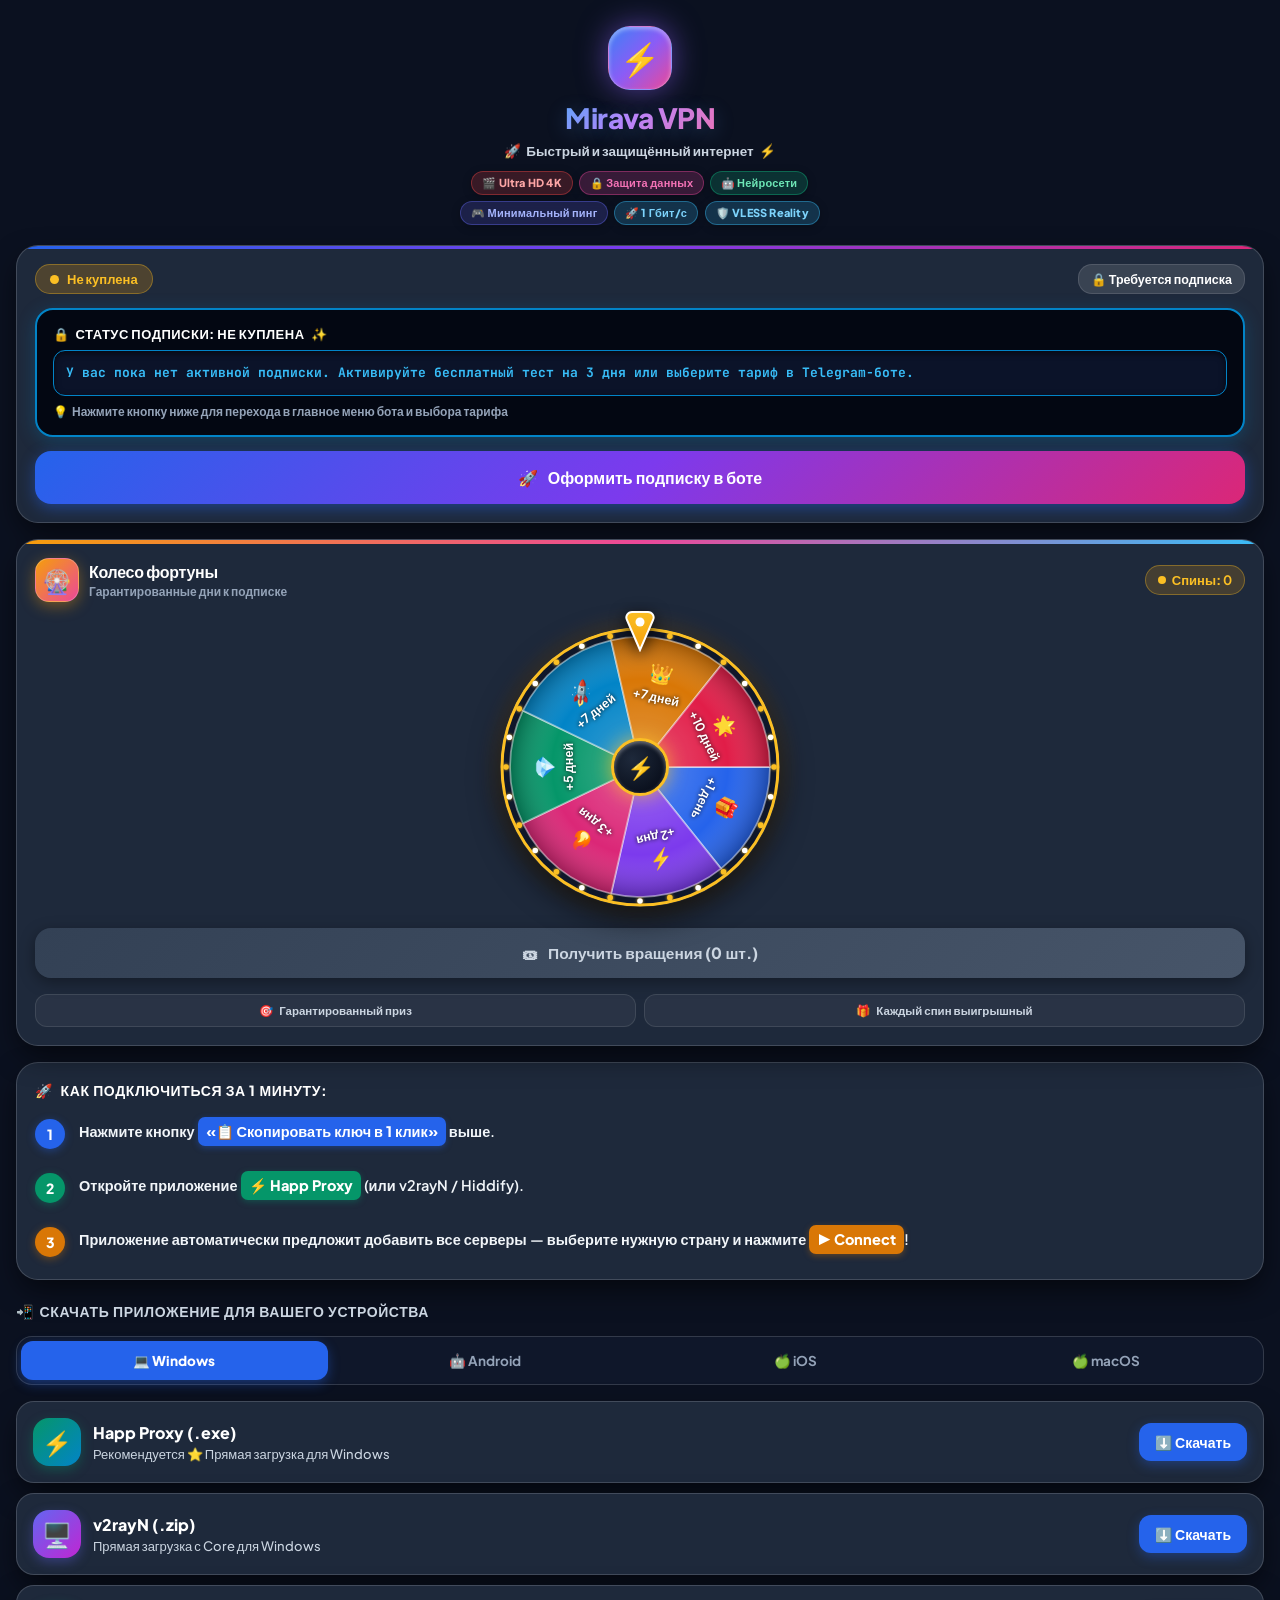
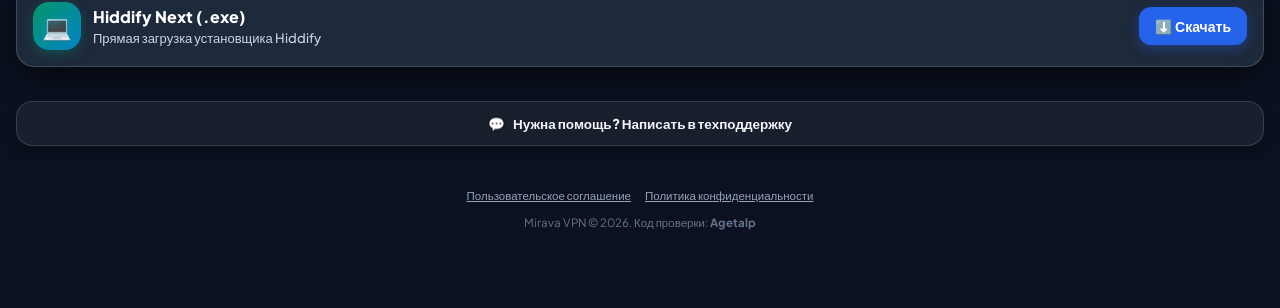
==== commit 4098743f: "Add files via upload" ====
--- a/index.html
+++ b/index.html
@@ -1097,8 +1097,8 @@
     <!-- GUARANTEE INFO ROW -->
     <div class="wheel-info-row">
       <div class="wheel-info-pill">
-        <span>🛡️</span>
-        <span>100% равные условия</span>
+        <span>🎯</span>
+        <span>Гарантированный приз</span>
       </div>
       <div class="wheel-info-pill">
         <span>🎁</span>
@@ -1580,14 +1580,15 @@
     // ==============================================================
     // КОЛЕСО ФОРТУНЫ — ИНТЕРАКТИВ И СВЯЗЬ С БЭКЕНДОМ
     // ==============================================================
-    // 6 секторов с равными шансами (1/6) и гарантированными призами
+    // 7 секторов колеса фортуны
     const WHEEL_SECTORS = [
       { id: 0, days: 1, label: '+1 день',  color: '#2563eb', text_color: '#ffffff', icon: '🎁' },
       { id: 1, days: 2, label: '+2 дня',   color: '#7c3aed', text_color: '#ffffff', icon: '⚡' },
       { id: 2, days: 3, label: '+3 дня',   color: '#db2777', text_color: '#ffffff', icon: '🔥' },
-      { id: 3, days: 1, label: '+1 день',  color: '#059669', text_color: '#ffffff', icon: '💎' },
-      { id: 4, days: 2, label: '+2 дня',   color: '#0284c7', text_color: '#ffffff', icon: '🚀' },
-      { id: 5, days: 3, label: '+3 дня',   color: '#d97706', text_color: '#ffffff', icon: '👑' }
+      { id: 3, days: 5, label: '+5 дней',  color: '#059669', text_color: '#ffffff', icon: '💎' },
+      { id: 4, days: 7, label: '+7 дней',  color: '#0284c7', text_color: '#ffffff', icon: '🚀' },
+      { id: 5, days: 7, label: '+7 дней',  color: '#d97706', text_color: '#ffffff', icon: '👑' },
+      { id: 6, days: 10, label: '+10 дней', color: '#e11d48', text_color: '#ffffff', icon: '🌟' }
     ];
 
     // Пользователь и количество попыток
@@ -1672,31 +1673,33 @@
         ctx.strokeStyle = 'rgba(255, 255, 255, 0.45)';
         ctx.stroke();
 
-        // Иконка и текст сектора
+        // Иконка и текст сектора (только приз, без шансов и процентов)
         ctx.save();
         ctx.translate(cx, cy);
         ctx.rotate(startAngle + arc / 2);
-        ctx.translate(radius * 0.65, 0);
+        ctx.translate(radius * 0.64, 0);
         ctx.rotate(Math.PI / 2);
 
         ctx.textAlign = 'center';
         ctx.textBaseline = 'middle';
 
         // Иконка
-        ctx.font = '22px "Plus Jakarta Sans", sans-serif';
-        ctx.fillText(sector.icon, 0, -11);
-
-        // Текст дня
-        ctx.font = 'bold 13.5px "Plus Jakarta Sans", sans-serif';
+        if (sector.icon) {
+          ctx.font = '19px "Plus Jakarta Sans", sans-serif';
+          ctx.fillText(sector.icon, 0, -11);
+        }
+
+        // Текст дня / приза (например: +1 день, +3 дня, +10 дней)
+        ctx.font = 'bold 12.5px "Plus Jakarta Sans", sans-serif';
         ctx.shadowColor = 'rgba(0, 0, 0, 0.9)';
         ctx.shadowBlur = 4;
         ctx.fillStyle = sector.text_color || '#ffffff';
-        ctx.fillText(sector.label, 0, 13);
+        ctx.fillText(sector.label, 0, 12);
         ctx.restore();
       }
 
-      // Золотистые заклёпки / LED-огоньки по периметру
-      const totalRivets = 24;
+      // Золотистые заклёпки / LED-огоньки по периметру (28 шт., кратно 7 секторам)
+      const totalRivets = 28;
       for (let r = 0; r < totalRivets; r++) {
         const rivetAngle = (r * 2 * Math.PI) / totalRivets;
         const rx = cx + (radius + 4) * Math.cos(rivetAngle);
@@ -1862,18 +1865,24 @@
       const prize = apiResult.prize || WHEEL_SECTORS[safeSectorIndex];
 
       // Точный расчёт угла остановки:
-      // Стрелка сверху = 270 градусов.
-      // Середина сектора = safeSectorIndex * 60 + 30.
-      const phi = safeSectorIndex * 60 + 30;
-      const targetDelta = (270 - phi + 360) % 360;
+      // Стрелка указателя находится вверху (12 часов, что соответствует 270° на Canvas).
+      // Колесо разделено ровно на 7 секторов.
+      const numSectors = WHEEL_SECTORS.length;
+      const sectorArcDeg = 360 / numSectors; // 360 / 7 ≈ 51.42857°
+      // Начальный угол середины выигранного сектора:
+      const sectorCenterDeg = (safeSectorIndex + 0.5) * sectorArcDeg;
+      // Угол поворота колеса по часовой стрелке, чтобы середина сектора оказалась под стрелкой (270°):
+      const targetDelta = ((270 - sectorCenterDeg) % 360 + 360) % 360;
 
       const fullSpins = 6; // 6 полных оборотов (2160°)
-      const currentMod = currentRotation % 360;
+      const currentMod = ((currentRotation % 360) + 360) % 360;
       let addDegrees = targetDelta - currentMod;
       if (addDegrees < 0) addDegrees += 360;
 
-      // Легкое реалистичное смещение (в пределах +/- 6 градусов внутри 60° сектора)
-      const jitter = (Math.random() - 0.5) * 12;
+      // Безопасное реалистичное смещение внутри сектора (в пределах +-15% ширины сектора, т.е. ~ +-7.7°)
+      // Это исключает попадание на границу и гарантирует точное указание на нужный сектор
+      const maxJitter = sectorArcDeg * 0.3;
+      const jitter = (Math.random() - 0.5) * maxJitter;
       const finalRotation = currentRotation + (fullSpins * 360) + addDegrees + jitter;
 
       const rotator = document.getElementById('wheel-rotator');
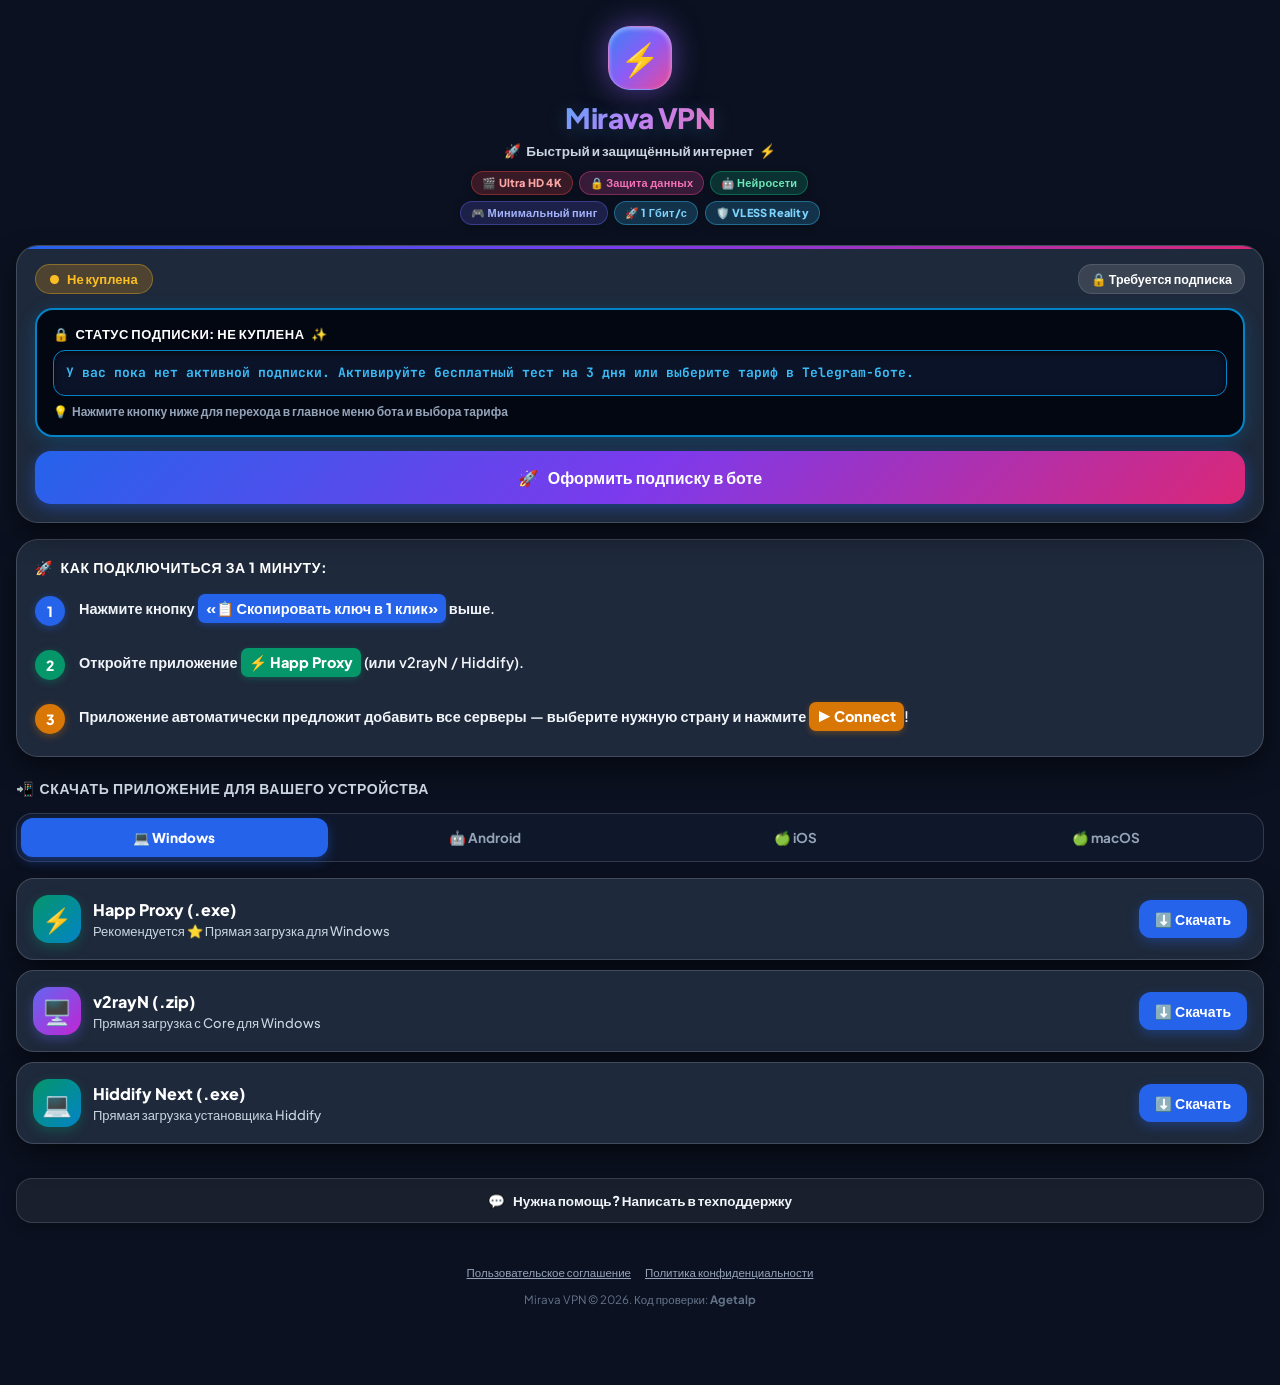
==== commit 740ecff8: "Add files via upload" ====
--- a/index.html
+++ b/index.html
@@ -1,2074 +1,1278 @@
-<!DOCTYPE html>
-<html lang="ru">
-<head>
-  <meta charset="UTF-8">
-  <meta name="viewport" content="width=device-width, initial-scale=1.0, maximum-scale=1.0, user-scalable=no, viewport-fit=cover">
-  <meta http-equiv="Cache-Control" content="no-cache, no-store, must-revalidate">
-  <meta http-equiv="Pragma" content="no-cache">
-  <meta http-equiv="Expires" content="0">
-  <meta name="color-scheme" content="dark">
-  <meta name="theme-color" content="#0b1120">
-  <title>Mirava VPN</title>
-  
-  <!-- Premium Fonts -->
-  <link rel="preconnect" href="https://fonts.googleapis.com">
-  <link rel="preconnect" href="https://fonts.gstatic.com" crossorigin>
-  <link href="https://fonts.googleapis.com/css2?family=Plus+Jakarta+Sans:wght@500;600;700;800;900&family=JetBrains+Mono:wght@600;700;800&display=swap" rel="stylesheet">
-  
-  <script src="https://telegram.org/js/telegram-web-app.js"></script>
-  <style>
-    :root {
-      --bg: #0b1120;
-      --card-bg: #1e293b;
-      --card-border: rgba(255, 255, 255, 0.16);
-      --card-shadow: 0 12px 30px -5px rgba(0, 0, 0, 0.65);
-      
-      --text-main: #ffffff;
-      --text-secondary: #f1f5f9;
-      --text-muted: #94a3b8;
-      
-      --accent-gradient: linear-gradient(135deg, #2563eb 0%, #7c3aed 50%, #db2777 100%);
-      --happ-gradient: linear-gradient(135deg, #059669 0%, #0284c7 100%);
-      --incy-gradient: linear-gradient(135deg, #6366f1 0%, #c026d3 100%);
-      
-      --cyan: #38bdf8;
-      --green: #4ade80;
-      --gold: #fbbf24;
-    }
-
-    * {
-      box-sizing: border-box;
-      margin: 0;
-      padding: 0;
-      -webkit-tap-highlight-color: transparent;
-      font-family: 'Plus Jakarta Sans', -apple-system, BlinkMacSystemFont, "Segoe UI", Roboto, sans-serif;
-    }
-
-    html {
-      background-color: #0b1120 !important;
-      background: #0b1120 !important;
-      color: #ffffff !important;
-    }
-
-    body {
-      background-color: #0b1120 !important;
-      background: #0b1120 !important;
-      color: #ffffff !important;
-      min-height: 100vh;
-      padding: 16px;
-      padding-bottom: 50px;
-      display: flex;
-      flex-direction: column;
-      gap: 16px;
-    }
-
-    /* HEADER */
-    .header {
-      text-align: center;
-      padding: 10px 0 4px;
-      display: flex;
-      flex-direction: column;
-      align-items: center;
-    }
-
-    .logo-badge {
-      display: inline-flex;
-      align-items: center;
-      justify-content: center;
-      width: 64px;
-      height: 64px;
-      border-radius: 22px;
-      background: linear-gradient(135deg, #3b82f6 0%, #8b5cf6 50%, #ec4899 100%);
-      box-shadow: 0 0 30px rgba(139, 92, 246, 0.55), inset 0 2px 4px rgba(255, 255, 255, 0.4);
-      border: 1px solid rgba(255, 255, 255, 0.25);
-      margin-bottom: 10px;
-      font-size: 32px;
-      animation: glowPulse 3s infinite alternate;
-    }
-
-    @keyframes glowPulse {
-      0% {
-        box-shadow: 0 0 22px rgba(59, 130, 246, 0.5), 0 0 45px rgba(139, 92, 246, 0.25);
-        transform: scale(1);
-      }
-      100% {
-        box-shadow: 0 0 35px rgba(236, 72, 153, 0.6), 0 0 60px rgba(59, 130, 246, 0.35);
-        transform: scale(1.03);
-      }
-    }
-
-    .title {
-      font-size: 28px;
-      font-weight: 900;
-      letter-spacing: -0.5px;
-      background: linear-gradient(135deg, #60a5fa 0%, #c084fc 45%, #f472b6 100%);
-      -webkit-background-clip: text;
-      -webkit-text-fill-color: transparent;
-      margin-bottom: 4px;
-      text-shadow: 0 4px 20px rgba(96, 165, 250, 0.25);
-    }
-
-    .subtitle {
-      font-size: 13.5px;
-      color: #cbd5e1 !important;
-      margin-top: 3px;
-      font-weight: 600;
-      display: flex;
-      align-items: center;
-      gap: 5px;
-      justify-content: center;
-    }
-
-    /* FEATURE CHIPS ROW */
-    .feature-chips {
-      display: flex;
-      flex-wrap: wrap;
-      justify-content: center;
-      gap: 6px;
-      margin-top: 12px;
-      max-width: 360px;
-    }
-
-    .chip {
-      font-size: 11px;
-      font-weight: 800;
-      padding: 4px 10px;
-      border-radius: 20px;
-      backdrop-filter: blur(4px);
-      letter-spacing: 0.2px;
-      display: inline-flex;
-      align-items: center;
-      gap: 4px;
-      box-shadow: 0 2px 8px rgba(0, 0, 0, 0.25);
-    }
-    .chip-yt { background: rgba(239, 68, 68, 0.2); border: 1px solid rgba(239, 68, 68, 0.4); color: #fca5a5; }
-    .chip-ig { background: rgba(236, 72, 153, 0.2); border: 1px solid rgba(236, 72, 153, 0.4); color: #f472b6; }
-    .chip-ai { background: rgba(16, 185, 129, 0.2); border: 1px solid rgba(16, 185, 129, 0.4); color: #6ee7b7; }
-    .chip-dc { background: rgba(99, 102, 241, 0.2); border: 1px solid rgba(99, 102, 241, 0.4); color: #a5b4fc; }
-    .chip-loc { background: rgba(56, 189, 248, 0.2); border: 1px solid rgba(56, 189, 248, 0.4); color: #7dd3fc; }
-
-    /* STATUS CARD */
-    .status-card {
-      background: #1e293b !important;
-      border: 1px solid rgba(255, 255, 255, 0.16) !important;
-      border-radius: 22px;
-      padding: 18px;
-      box-shadow: var(--card-shadow);
-      display: flex;
-      flex-direction: column;
-      gap: 14px;
-      position: relative;
-      overflow: hidden;
-    }
-
-    .status-card::before {
-      content: '';
-      position: absolute;
-      top: 0;
-      left: 0;
-      right: 0;
-      height: 3px;
-      background: var(--accent-gradient);
-    }
-
-    .status-row {
-      display: flex;
-      justify-content: space-between;
-      align-items: center;
-      gap: 8px;
-    }
-
-    .badge-active {
-      display: inline-flex;
-      align-items: center;
-      gap: 8px;
-      background: rgba(34, 197, 94, 0.22) !important;
-      color: #4ade80 !important;
-      padding: 6px 14px;
-      border-radius: 20px;
-      font-size: 13px;
-      font-weight: 800;
-      border: 1px solid rgba(74, 222, 128, 0.35);
-    }
-
-    .badge-pulse {
-      width: 9px;
-      height: 9px;
-      background: #4ade80;
-      border-radius: 50%;
-      animation: pulse 2s infinite;
-    }
-
-    .badge-inactive {
-      display: inline-flex;
-      align-items: center;
-      gap: 8px;
-      background: rgba(239, 68, 68, 0.22) !important;
-      color: #f87171 !important;
-      padding: 6px 14px;
-      border-radius: 20px;
-      font-size: 13px;
-      font-weight: 800;
-      border: 1px solid rgba(248, 113, 113, 0.35);
-    }
-
-    .badge-dot-inactive {
-      width: 9px;
-      height: 9px;
-      background: #f87171;
-      border-radius: 50%;
-    }
-
-    .badge-unpaid {
-      display: inline-flex;
-      align-items: center;
-      gap: 8px;
-      background: rgba(245, 158, 11, 0.22) !important;
-      color: #fbbf24 !important;
-      padding: 6px 14px;
-      border-radius: 20px;
-      font-size: 13px;
-      font-weight: 800;
-      border: 1px solid rgba(251, 191, 36, 0.35);
-    }
-
-    .badge-dot-unpaid {
-      width: 9px;
-      height: 9px;
-      background: #fbbf24;
-      border-radius: 50%;
-    }
-
-    .btn-buy-mode {
-      background: linear-gradient(135deg, #2563eb 0%, #7c3aed 100%) !important;
-      box-shadow: 0 4px 15px rgba(37, 99, 235, 0.45) !important;
-    }
-
-    @keyframes pulse {
-      0% { opacity: 1; transform: scale(1); }
-      50% { opacity: 0.4; transform: scale(1.3); }
-      100% { opacity: 1; transform: scale(1); }
-    }
-
-    .servers-count-tag {
-      font-size: 12.5px;
-      color: #ffffff !important;
-      background: rgba(255, 255, 255, 0.12) !important;
-      padding: 6px 12px;
-      border-radius: 14px;
-      font-weight: 800;
-      border: 1px solid rgba(255, 255, 255, 0.12);
-      display: flex;
-      align-items: center;
-      gap: 5px;
-    }
-
-    /* SUBSCRIPTION LINK BOX - ULTRA HIGH CONTRAST */
-    .sub-box {
-      background: #030712 !important;
-      border-radius: 18px;
-      padding: 16px;
-      border: 2px solid #0284c7 !important;
-      box-shadow: 0 4px 18px rgba(2, 132, 199, 0.28);
-    }
-
-    .sub-label {
-      font-size: 13px;
-      color: #ffffff !important;
-      margin-bottom: 8px;
-      font-weight: 800;
-      letter-spacing: 0.5px;
-      text-transform: uppercase;
-      display: flex;
-      align-items: center;
-      gap: 6px;
-    }
-
-    .sub-value {
-      font-family: 'JetBrains Mono', ui-monospace, SFMono-Regular, monospace;
-      font-size: 13px;
-      font-weight: 700;
-      word-break: break-all;
-      color: #38bdf8 !important;
-      user-select: all;
-      line-height: 1.55;
-      background: #0b1329 !important;
-      padding: 12px;
-      border-radius: 12px;
-      border: 1.5px solid #0284c7 !important;
-      box-shadow: inset 0 2px 6px rgba(0, 0, 0, 0.6);
-    }
-
-    .sub-hint {
-      margin-top: 8px;
-      font-size: 12px;
-      color: #94a3b8;
-      font-weight: 600;
-      display: flex;
-      align-items: center;
-      gap: 4px;
-    }
-
-    /* BUTTONS */
-    .btn-main-copy {
-      background: var(--accent-gradient) !important;
-      color: #ffffff !important;
-      border: none;
-      padding: 16px;
-      border-radius: 16px;
-      font-size: 16px;
-      font-weight: 800;
-      cursor: pointer;
-      display: flex;
-      align-items: center;
-      justify-content: center;
-      gap: 10px;
-      box-shadow: 0 8px 25px rgba(124, 58, 237, 0.45);
-      transition: transform 0.1s, opacity 0.2s;
-    }
-
-    .btn-main-copy:active {
-      transform: scale(0.98);
-      opacity: 0.9;
-    }
-
-    .btn-actions-grid {
-      display: grid;
-      grid-template-columns: 1fr 1fr;
-      gap: 10px;
-    }
-
-    .btn-connect-happ {
-      background: var(--happ-gradient) !important;
-      color: #ffffff !important;
-      border: none;
-      padding: 14px 10px;
-      border-radius: 14px;
-      font-size: 14px;
-      font-weight: 800;
-      cursor: pointer;
-      display: flex;
-      align-items: center;
-      justify-content: center;
-      gap: 8px;
-      box-shadow: 0 4px 16px rgba(5, 150, 105, 0.45);
-      transition: transform 0.1s;
-    }
-
-    .btn-connect-happ:active {
-      transform: scale(0.97);
-    }
-
-    .btn-connect-incy {
-      background: var(--incy-gradient) !important;
-      color: #ffffff !important;
-      border: none;
-      padding: 14px 10px;
-      border-radius: 14px;
-      font-size: 14px;
-      font-weight: 800;
-      cursor: pointer;
-      display: flex;
-      align-items: center;
-      justify-content: center;
-      gap: 8px;
-      box-shadow: 0 4px 16px rgba(99, 102, 241, 0.45);
-      transition: transform 0.1s;
-    }
-
-    .btn-connect-incy:active {
-      transform: scale(0.97);
-    }
-
-    /* HOW TO CONNECT STEPS */
-    .steps-card {
-      background: #1e293b !important;
-      border: 1px solid rgba(255, 255, 255, 0.16) !important;
-      border-radius: 22px;
-      padding: 18px;
-      box-shadow: var(--card-shadow);
-      display: flex;
-      flex-direction: column;
-      gap: 14px;
-    }
-
-    .steps-title {
-      font-size: 14px;
-      font-weight: 800;
-      text-transform: uppercase;
-      letter-spacing: 0.6px;
-      color: #ffffff !important;
-      display: flex;
-      align-items: center;
-      gap: 8px;
-    }
-
-    .step-item {
-      display: flex;
-      align-items: flex-start;
-      gap: 14px;
-      padding: 4px 0;
-    }
-
-    .step-num {
-      width: 30px;
-      height: 30px;
-      border-radius: 50%;
-      background: #2563eb !important;
-      color: #ffffff !important;
-      font-weight: 800;
-      font-size: 14px;
-      display: flex;
-      align-items: center;
-      justify-content: center;
-      flex-shrink: 0;
-      margin-top: 2px;
-      box-shadow: 0 2px 8px rgba(37, 99, 235, 0.4);
-    }
-
-    .step-num.green {
-      background: #059669 !important;
-      box-shadow: 0 2px 8px rgba(5, 150, 105, 0.4);
-    }
-
-    .step-num.gold {
-      background: #d97706 !important;
-      box-shadow: 0 2px 8px rgba(217, 119, 6, 0.4);
-    }
-
-    .step-content {
-      font-size: 14.5px;
-      line-height: 1.6;
-      color: #f1f5f9 !important;
-      font-weight: 600;
-    }
-    
-    /* SOLID CONTRAST BADGES */
-    .hl-blue {
-      color: #ffffff !important;
-      background: #2563eb !important;
-      padding: 3px 8px;
-      border-radius: 7px;
-      font-weight: 800;
-      display: inline-block;
-      box-shadow: 0 2px 6px rgba(37, 99, 235, 0.35);
-    }
-
-    .hl-green {
-      color: #ffffff !important;
-      background: #059669 !important;
-      padding: 3px 8px;
-      border-radius: 7px;
-      font-weight: 800;
-      display: inline-block;
-      box-shadow: 0 2px 6px rgba(5, 150, 105, 0.35);
-    }
-
-    .hl-gold {
-      color: #ffffff !important;
-      background: #d97706 !important;
-      padding: 3px 8px;
-      border-radius: 7px;
-      font-weight: 800;
-      display: inline-block;
-      box-shadow: 0 2px 6px rgba(217, 119, 6, 0.35);
-    }
-
-    /* DEVICE TABS */
-    .section-header {
-      margin-top: 6px;
-    }
-
-    .section-title {
-      font-size: 14px;
-      font-weight: 800;
-      text-transform: uppercase;
-      letter-spacing: 0.6px;
-      color: #cbd5e1 !important;
-      display: flex;
-      align-items: center;
-      gap: 6px;
-    }
-
-    .device-tabs {
-      display: flex;
-      background: #0f172a !important;
-      border-radius: 16px;
-      padding: 4px;
-      gap: 4px;
-      border: 1px solid rgba(255, 255, 255, 0.15) !important;
-    }
-
-    .dev-tab {
-      flex: 1;
-      border: none;
-      background: transparent;
-      color: #94a3b8 !important;
-      padding: 11px 4px;
-      border-radius: 12px;
-      font-size: 13.5px;
-      font-weight: 700;
-      cursor: pointer;
-      display: flex;
-      align-items: center;
-      justify-content: center;
-      gap: 4px;
-      transition: all 0.2s;
-    }
-
-    .dev-tab.active {
-      background: #2563eb !important;
-      color: #ffffff !important;
-      font-weight: 800;
-      box-shadow: 0 4px 12px rgba(37, 99, 235, 0.4);
-    }
-
-    /* APP CARDS */
-    .app-card {
-      background: #1e293b !important;
-      border: 1px solid rgba(255, 255, 255, 0.16) !important;
-      border-radius: 18px;
-      padding: 16px;
-      box-shadow: var(--card-shadow);
-      display: flex;
-      align-items: center;
-      justify-content: space-between;
-      gap: 12px;
-    }
-
-    .app-info {
-      display: flex;
-      align-items: center;
-      gap: 12px;
-    }
-
-    .app-icon {
-      width: 48px;
-      height: 48px;
-      border-radius: 16px;
-      display: flex;
-      align-items: center;
-      justify-content: center;
-      font-size: 24px;
-      flex-shrink: 0;
-    }
-
-    .app-icon.happ {
-      background: var(--happ-gradient);
-      color: #ffffff;
-      box-shadow: 0 4px 12px rgba(5, 150, 105, 0.35);
-    }
-
-    .app-icon.incy {
-      background: var(--incy-gradient);
-      color: #ffffff;
-      box-shadow: 0 4px 12px rgba(99, 102, 241, 0.35);
-    }
-
-    .app-name {
-      font-size: 16px;
-      font-weight: 800;
-      color: #ffffff !important;
-    }
-
-    .app-desc {
-      font-size: 13px;
-      color: #cbd5e1 !important;
-      margin-top: 3px;
-      font-weight: 500;
-    }
-
-    .btn-download {
-      background: #2563eb !important;
-      color: #ffffff !important;
-      border: none;
-      padding: 10px 16px;
-      border-radius: 12px;
-      font-size: 14px;
-      font-weight: 800;
-      cursor: pointer;
-      text-decoration: none;
-      white-space: nowrap;
-      transition: opacity 0.2s;
-      box-shadow: 0 4px 12px rgba(37, 99, 235, 0.35);
-    }
-
-    .btn-download:active {
-      opacity: 0.85;
-    }
-
-    /* MODAL */
-    .modal-overlay {
-      position: fixed;
-      inset: 0;
-      background: rgba(0, 0, 0, 0.85);
-      backdrop-filter: blur(6px);
-      display: flex;
-      align-items: center;
-      justify-content: center;
-      padding: 20px;
-      opacity: 0;
-      pointer-events: none;
-      transition: opacity 0.25s ease;
-      z-index: 999;
-    }
-
-    .modal-overlay.active {
-      opacity: 1;
-      pointer-events: auto;
-    }
-
-    .modal-card {
-      background: #1e293b !important;
-      border: 1px solid rgba(255, 255, 255, 0.25) !important;
-      border-radius: 24px;
-      padding: 24px;
-      max-width: 360px;
-      width: 100%;
-      box-shadow: 0 20px 40px rgba(0, 0, 0, 0.85);
-      transform: translateY(20px);
-      transition: transform 0.25s cubic-bezier(0.16, 1, 0.3, 1);
-      text-align: center;
-    }
-
-    .modal-overlay.active .modal-card {
-      transform: translateY(0);
-    }
-
-    .modal-icon {
-      font-size: 42px;
-      margin-bottom: 12px;
-    }
-
-    .modal-title {
-      font-size: 20px;
-      font-weight: 800;
-      margin-bottom: 10px;
-      color: #ffffff !important;
-    }
-
-    .modal-desc {
-      font-size: 14px;
-      color: #f1f5f9 !important;
-      line-height: 1.6;
-      margin-bottom: 20px;
-      text-align: left;
-    }
-
-    .modal-desc b {
-      color: #ffffff !important;
-      font-weight: 800;
-    }
-
-    .modal-btn {
-      width: 100%;
-      background: var(--accent-gradient) !important;
-      color: #ffffff !important;
-      border: none;
-      padding: 14px;
-      border-radius: 14px;
-      font-size: 15px;
-      font-weight: 800;
-      cursor: pointer;
-      box-shadow: 0 6px 20px rgba(124, 58, 237, 0.4);
-    }
-
-    /* TOAST */
-    .toast {
-      position: fixed;
-      bottom: 24px;
-      left: 50%;
-      transform: translateX(-50%) translateY(100px);
-      background: #030712 !important;
-      color: #ffffff !important;
-      border: 1.5px solid #38bdf8 !important;
-      padding: 12px 22px;
-      border-radius: 24px;
-      font-size: 14px;
-      font-weight: 700;
-      box-shadow: 0 10px 30px rgba(0, 0, 0, 0.8);
-      display: flex;
-      align-items: center;
-      gap: 10px;
-      opacity: 0;
-      transition: all 0.3s cubic-bezier(0.16, 1, 0.3, 1);
-      z-index: 1000;
-      pointer-events: none;
-    }
-
-    .toast.show {
-      transform: translateX(-50%) translateY(0);
-      opacity: 1;
-    }
-
-    /* ============================================================== */
-    /* WHEEL OF FORTUNE (КОЛЕСО ФОРТУНЫ) */
-    /* ============================================================== */
-    .wheel-card {
-      background: #1e293b !important;
-      border: 1px solid rgba(255, 255, 255, 0.16) !important;
-      border-radius: 22px;
-      padding: 18px;
-      box-shadow: var(--card-shadow);
-      display: flex;
-      flex-direction: column;
-      gap: 14px;
-      position: relative;
-      overflow: hidden;
-    }
-
-    .wheel-card::before {
-      content: '';
-      position: absolute;
-      top: 0;
-      left: 0;
-      right: 0;
-      height: 3.5px;
-      background: linear-gradient(135deg, #f59e0b 0%, #ec4899 50%, #38bdf8 100%);
-    }
-
-    .wheel-header {
-      display: flex;
-      justify-content: space-between;
-      align-items: center;
-      gap: 8px;
-    }
-
-    .wheel-title-group {
-      display: flex;
-      align-items: center;
-      gap: 10px;
-    }
-
-    .wheel-icon-badge {
-      width: 44px;
-      height: 44px;
-      border-radius: 14px;
-      background: linear-gradient(135deg, #f59e0b 0%, #ec4899 100%);
-      display: flex;
-      align-items: center;
-      justify-content: center;
-      font-size: 24px;
-      box-shadow: 0 4px 15px rgba(245, 158, 11, 0.4);
-      border: 1px solid rgba(255, 255, 255, 0.2);
-      flex-shrink: 0;
-    }
-
-    .wheel-main-title {
-      font-size: 16px;
-      font-weight: 800;
-      color: #ffffff !important;
-      letter-spacing: -0.3px;
-    }
-
-    .wheel-subtitle {
-      font-size: 12px;
-      color: #94a3b8 !important;
-      font-weight: 600;
-      margin-top: 2px;
-    }
-
-    .wheel-spins-badge {
-      display: inline-flex;
-      align-items: center;
-      gap: 6px;
-      background: rgba(245, 158, 11, 0.18) !important;
-      color: #fbbf24 !important;
-      padding: 6px 12px;
-      border-radius: 20px;
-      font-size: 13px;
-      font-weight: 800;
-      border: 1px solid rgba(251, 191, 36, 0.35);
-      white-space: nowrap;
-    }
-
-    .wheel-spins-dot {
-      width: 8px;
-      height: 8px;
-      background: #fbbf24;
-      border-radius: 50%;
-      animation: pulse 1.8s infinite;
-    }
-
-    /* WHEEL CONTAINER & ROTATOR */
-    .wheel-stage {
-      position: relative;
-      width: 290px;
-      height: 290px;
-      margin: 6px auto 2px;
-      display: flex;
-      align-items: center;
-      justify-content: center;
-    }
-
-    .wheel-stage-glow {
-      position: absolute;
-      width: 260px;
-      height: 260px;
-      border-radius: 50%;
-      background: radial-gradient(circle, rgba(245, 158, 11, 0.2) 0%, rgba(236, 72, 153, 0.15) 45%, transparent 70%);
-      filter: blur(18px);
-      pointer-events: none;
-      z-index: 1;
-    }
-
-    .wheel-rotator {
-      position: relative;
-      width: 280px;
-      height: 280px;
-      border-radius: 50%;
-      z-index: 2;
-      box-shadow: 0 10px 30px rgba(0, 0, 0, 0.75), 0 0 25px rgba(245, 158, 11, 0.25);
-      transform: rotate(0deg);
-      will-change: transform;
-    }
-
-    #wheel-canvas {
-      display: block;
-      width: 280px;
-      height: 280px;
-      border-radius: 50%;
-    }
-
-    /* POINTER / ARROW */
-    .wheel-pointer {
-      position: absolute;
-      top: -12px;
-      left: 50%;
-      transform: translateX(-50%);
-      z-index: 10;
-      filter: drop-shadow(0 4px 8px rgba(0, 0, 0, 0.8));
-      pointer-events: none;
-      transition: transform 0.1s ease;
-    }
-
-    .wheel-pointer.tick {
-      transform: translateX(-50%) scale(1.15) translateY(-2px);
-    }
-
-    /* CENTER CAP */
-    .wheel-center-cap {
-      position: absolute;
-      top: 50%;
-      left: 50%;
-      transform: translate(-50%, -50%);
-      width: 58px;
-      height: 58px;
-      border-radius: 50%;
-      background: radial-gradient(circle at 35% 35%, #1e293b 0%, #030712 100%);
-      border: 3px solid #fbbf24;
-      box-shadow: 0 0 18px rgba(251, 191, 36, 0.65), inset 0 2px 4px rgba(255, 255, 255, 0.4);
-      display: flex;
-      align-items: center;
-      justify-content: center;
-      z-index: 5;
-      font-size: 22px;
-      cursor: pointer;
-      user-select: none;
-      transition: transform 0.15s;
-    }
-
-    .wheel-center-cap:active {
-      transform: translate(-50%, -50%) scale(0.92);
-    }
-
-    /* SPIN BUTTON */
-    .btn-wheel-spin {
-      background: linear-gradient(135deg, #f59e0b 0%, #ec4899 50%, #8b5cf6 100%) !important;
-      color: #ffffff !important;
-      border: none;
-      padding: 15px;
-      border-radius: 16px;
-      font-size: 15.5px;
-      font-weight: 800;
-      cursor: pointer;
-      display: flex;
-      align-items: center;
-      justify-content: center;
-      gap: 10px;
-      box-shadow: 0 8px 25px rgba(245, 158, 11, 0.45);
-      transition: transform 0.15s, opacity 0.2s, box-shadow 0.2s;
-      width: 100%;
-    }
-
-    .btn-wheel-spin:active:not(:disabled) {
-      transform: scale(0.98);
-      opacity: 0.92;
-    }
-
-    .btn-wheel-spin:disabled {
-      opacity: 0.85;
-      cursor: not-allowed;
-      box-shadow: none;
-      background: #334155 !important;
-    }
-
-    .btn-wheel-spin.btn-no-spins {
-      background: linear-gradient(135deg, #334155 0%, #475569 100%) !important;
-      box-shadow: 0 4px 15px rgba(0, 0, 0, 0.35) !important;
-      color: #cbd5e1 !important;
-    }
-
-    .btn-wheel-spin.pulse-btn {
-      animation: btnSpinPulse 2.2s infinite;
-    }
-
-    @keyframes btnSpinPulse {
-      0% {
-        box-shadow: 0 0 0 0 rgba(245, 158, 11, 0.65), 0 8px 25px rgba(236, 72, 153, 0.45);
-      }
-      70% {
-        box-shadow: 0 0 0 14px rgba(245, 158, 11, 0), 0 8px 25px rgba(236, 72, 153, 0.45);
-      }
-      100% {
-        box-shadow: 0 0 0 0 rgba(245, 158, 11, 0), 0 8px 25px rgba(236, 72, 153, 0.45);
-      }
-    }
-
-    .wheel-info-row {
-      display: grid;
-      grid-template-columns: 1fr 1fr;
-      gap: 8px;
-      margin-top: 2px;
-    }
-
-    .wheel-info-pill {
-      background: rgba(255, 255, 255, 0.05);
-      border: 1px solid rgba(255, 255, 255, 0.1);
-      border-radius: 12px;
-      padding: 8px 10px;
-      font-size: 11.5px;
-      font-weight: 700;
-      color: #cbd5e1 !important;
-      display: flex;
-      align-items: center;
-      justify-content: center;
-      gap: 6px;
-      text-align: center;
-    }
-
-    /* CONFETTI CANVAS */
-    #confetti-canvas {
-      position: fixed;
-      inset: 0;
-      width: 100%;
-      height: 100%;
-      pointer-events: none;
-      z-index: 1001;
-      display: none;
-    }
-
-    /* WIN MODAL SPECIFIC */
-    .win-modal-card {
-      background: #0f172a !important;
-      border: 2px solid #fbbf24 !important;
-      box-shadow: 0 0 40px rgba(251, 191, 36, 0.4), 0 20px 40px rgba(0, 0, 0, 0.9) !important;
-    }
-
-    .win-prize-badge {
-      display: inline-block;
-      background: linear-gradient(135deg, #f59e0b 0%, #ec4899 100%);
-      color: #ffffff !important;
-      padding: 10px 22px;
-      border-radius: 16px;
-      font-size: 24px;
-      font-weight: 900;
-      letter-spacing: 0.5px;
-      margin: 12px 0 16px;
-      box-shadow: 0 4px 20px rgba(245, 158, 11, 0.55);
-    }
-  </style>
-</head>
-<body>
-
-  <!-- HEADER -->
-  <div class="header">
-    <div class="logo-badge">⚡</div>
-    <div class="title">Mirava VPN</div>
-    <div class="subtitle">
-      <span>🚀</span>
-      <span>Быстрый и защищённый интернет</span>
-      <span>⚡</span>
-    </div>
-
-    <!-- FEATURE CHIPS -->
-    <div class="feature-chips">
-      <span class="chip chip-yt">🎬 Ultra HD 4K</span>
-      <span class="chip chip-ig">🔒 Защита данных</span>
-      <span class="chip chip-ai">🤖 Нейросети</span>
-      <span class="chip chip-dc">🎮 Минимальный пинг</span>
-      <span class="chip chip-loc">🚀 1 Гбит/с</span>
-      <span class="chip chip-loc">🛡️ VLESS Reality</span>
-    </div>
-  </div>
-
-  <!-- STATUS CARD -->
-  <div class="status-card" id="status-card">
-    <div class="status-row">
-      <div class="badge-unpaid" id="status-badge">
-        <span class="badge-dot-unpaid" id="status-dot"></span>
-        <span id="status-text">Проверка...</span>
-      </div>
-      <div class="servers-count-tag" id="status-tag">
-        🌍 Все локации доступны
-      </div>
-    </div>
-
-    <!-- SUBSCRIPTION LINK BOX -->
-    <div class="sub-box" id="sub-box">
-      <div class="sub-label">
-        <span id="sub-icon-left">🔑</span>
-        <span id="sub-label-title">ВАШ УНИВЕРСАЛЬНЫЙ КЛЮЧ ПОДПИСКИ</span>
-        <span id="sub-icon-right">⚡</span>
-      </div>
-      <div class="sub-value" id="sub-url-text">Загрузка ключа...</div>
-      <div class="sub-hint">
-        <span id="sub-hint-icon">💡</span>
-        <span id="sub-hint-text">Нажмите кнопку ниже для импорта всех серверов в 1 клик</span>
-      </div>
-    </div>
-
-    <button class="btn-main-copy" id="btn-copy-main">
-      <span id="btn-copy-icon">📋</span>
-      <span id="btn-copy-text">Скопировать ключ в 1 клик</span>
-    </button>
-
-    <div class="btn-actions-grid" id="btn-actions-grid">
-      <button class="btn-connect-happ" id="btn-sub-happ">
-        <span>⚡</span> В Happ Proxy
-      </button>
-      <button class="btn-connect-incy" id="btn-sub-incy">
-        <span>🛡️</span> В INCY / v2ray
-      </button>
-    </div>
-  </div>
-
-  <!-- WHEEL OF FORTUNE CARD -->
-  <div class="status-card wheel-card" id="wheel-card">
-    <div class="wheel-header">
-      <div class="wheel-title-group">
-        <div class="wheel-icon-badge">🎡</div>
-        <div>
-          <div class="wheel-main-title">Колесо фортуны</div>
-          <div class="wheel-subtitle">Гарантированные дни к подписке</div>
-        </div>
-      </div>
-      <div class="wheel-spins-badge" id="wheel-spins-badge">
-        <span class="wheel-spins-dot" id="wheel-spins-dot"></span>
-        <span>Спины: <b id="wheel-spins-count">0</b></span>
-      </div>
-    </div>
-
-    <!-- WHEEL STAGE -->
-    <div class="wheel-stage">
-      <div class="wheel-stage-glow"></div>
-
-      <!-- STATIONARY POINTER ARROW (TOP CENTER) -->
-      <div class="wheel-pointer" id="wheel-pointer">
-        <svg width="34" height="42" viewBox="0 0 34 42" fill="none" xmlns="http://www.w3.org/2000/svg">
-          <path d="M17 40L4 10C2 6 5 2 9 2H25C29 2 32 6 30 10L17 40Z" fill="url(#pointer-grad)" stroke="#ffffff" stroke-width="2"/>
-          <circle cx="17" cy="12" r="4.5" fill="#ffffff" filter="drop-shadow(0 0 4px #fbbf24)"/>
-          <defs>
-            <linearGradient id="pointer-grad" x1="17" y1="2" x2="17" y2="40" gradientUnits="userSpaceOnUse">
-              <stop stop-color="#fbbf24"/>
-              <stop offset="1" stop-color="#f59e0b"/>
-            </linearGradient>
-          </defs>
-        </svg>
-      </div>
-
-      <!-- ROTATING WHEEL -->
-      <div class="wheel-rotator" id="wheel-rotator">
-        <canvas id="wheel-canvas" width="280" height="280"></canvas>
-      </div>
-
-      <!-- CENTER CAP -->
-      <div class="wheel-center-cap" id="wheel-center-cap" title="Крутить колесо">
-        <span id="wheel-center-icon">⚡</span>
-      </div>
-    </div>
-
-    <!-- SPIN BUTTON -->
-    <button class="btn-wheel-spin pulse-btn" id="btn-wheel-spin">
-      <span id="btn-wheel-icon">🎰</span>
-      <span id="btn-wheel-text">Крутить колесо</span>
-    </button>
-
-    <!-- GUARANTEE INFO ROW -->
-    <div class="wheel-info-row">
-      <div class="wheel-info-pill">
-        <span>🎯</span>
-        <span>Гарантированный приз</span>
-      </div>
-      <div class="wheel-info-pill">
-        <span>🎁</span>
-        <span>Каждый спин выигрышный</span>
-      </div>
-    </div>
-  </div>
-
-  <!-- INSTRUCTIONS STEPS -->
-  <div class="steps-card">
-    <div class="steps-title">
-      <span>🚀</span> Как подключиться за 1 минуту:
-    </div>
-    <div class="step-item">
-      <div class="step-num">1</div>
-      <div class="step-content">
-        Нажмите кнопку <span class="hl-blue">«📋 Скопировать ключ в 1 клик»</span> выше.
-      </div>
-    </div>
-    <div class="step-item">
-      <div class="step-num green">2</div>
-      <div class="step-content">
-        Откройте приложение <span class="hl-green">⚡ Happ Proxy</span> (или v2rayN / Hiddify).
-      </div>
-    </div>
-    <div class="step-item">
-      <div class="step-num gold">3</div>
-      <div class="step-content">
-        Приложение автоматически предложит добавить все серверы — выберите нужную страну и нажмите <span class="hl-gold">▶️ Connect</span>!
-      </div>
-    </div>
-  </div>
-
-  <!-- DEVICE APPS & DOWNLOADS -->
-  <div class="section-header">
-    <div class="section-title">
-      <span>📲</span>
-      <span>Скачать приложение для вашего устройства</span>
-    </div>
-  </div>
-
-  <div class="device-tabs">
-    <button class="dev-tab active" data-dev="windows">💻 Windows</button>
-    <button class="dev-tab" data-dev="android">🤖 Android</button>
-    <button class="dev-tab" data-dev="ios">🍏 iOS</button>
-    <button class="dev-tab" data-dev="mac">🍏 macOS</button>
-  </div>
-
-  <div id="device-apps-container" style="display: flex; flex-direction: column; gap: 10px;">
-    <!-- Rendered dynamically based on active dev-tab -->
-  </div>
-
-  <!-- SUPPORT BUTTON -->
-  <div style="margin-top: 18px; margin-bottom: 14px; text-align: center;">
-    <a href="https://t.me/demiravasupportbot" target="_blank" style="display: inline-flex; align-items: center; justify-content: center; gap: 8px; width: 100%; padding: 13px 18px; background: rgba(255, 255, 255, 0.06); border: 1px solid rgba(255, 255, 255, 0.14); border-radius: 16px; color: #f1f5f9; font-size: 13.5px; font-weight: 800; text-decoration: none; box-shadow: 0 4px 14px rgba(0,0,0,0.25);">
-      <span>💬</span>
-      <span>Нужна помощь? Написать в техподдержку</span>
-    </a>
-  </div>
-
-  <!-- LEGAL FOOTER -->
-  <div style="margin-top: 10px; margin-bottom: 24px; text-align: center; font-size: 11.5px; color: #64748b; line-height: 1.8;">
-    <div>
-      <a href="terms.html" style="color: #94a3b8; text-decoration: underline; margin-right: 12px;">Пользовательское соглашение</a>
-      <a href="privacy.html" style="color: #94a3b8; text-decoration: underline;">Политика конфиденциальности</a>
-    </div>
-    <div style="margin-top: 6px;">
-      Mirava VPN © 2026. Код проверки: <strong>Agetalp</strong>
-    </div>
-  </div>
-
-  <!-- MODAL INSTRUCTION DIALOG -->
-  <div class="modal-overlay" id="modal-overlay">
-    <div class="modal-card">
-      <div class="modal-icon" id="modal-icon">⚡</div>
-      <div class="modal-title" id="modal-title">Ключ скопирован!</div>
-      <div class="modal-desc" id="modal-desc">
-        Откройте приложение — оно автоматически предложит добавить все локации.
-      </div>
-      <button class="modal-btn" id="modal-close-btn">Понятно, открыть приложение</button>
-    </div>
-  </div>
-
-  <!-- TOAST NOTIFICATION -->
-  <div class="toast" id="toast">
-    <span id="toast-icon">✅</span>
-    <span id="toast-text">Ключ скопирован в буфер!</span>
-  </div>
-
-  <!-- CONFETTI CANVAS -->
-  <canvas id="confetti-canvas"></canvas>
-
-  <!-- WIN CELEBRATION MODAL -->
-  <div class="modal-overlay" id="win-modal-overlay">
-    <div class="modal-card win-modal-card">
-      <div class="modal-icon" id="win-modal-icon">🎉</div>
-      <div class="modal-title" id="win-modal-title">ВЫИГРЫШ В КОЛЕСЕ!</div>
-      <div class="modal-desc" id="win-modal-desc" style="text-align: center;"></div>
-      <button class="modal-btn" id="win-modal-close-btn" style="background: linear-gradient(135deg, #f59e0b 0%, #ec4899 100%) !important; box-shadow: 0 6px 20px rgba(245, 158, 11, 0.45) !important;">
-        Отлично! Забрать приз 🚀
-      </button>
-    </div>
-  </div>
-
-  <script>
-    // Init Telegram WebApp
-    const tg = window.Telegram?.WebApp;
-    if (tg) {
-      tg.ready();
-      tg.expand();
-      try {
-        if (tg.setHeaderColor) tg.setHeaderColor('#0b1120');
-        if (tg.setBackgroundColor) tg.setBackgroundColor('#0b1120');
-        tg.headerColor = '#0b1120';
-        tg.backgroundColor = '#0b1120';
-      } catch (e) {}
-    }
-
-    // Parse URL params
-    const urlParams = new URLSearchParams(window.location.search);
-    const rawStatus = (urlParams.get('status') || '').toLowerCase().trim();
-    const rawReason = (urlParams.get('reason') || '').toLowerCase().trim();
-    const expParam = urlParams.get('exp') || urlParams.get('expires_at') || '';
-    const expTsParam = urlParams.get('exp_ts') || '';
-    const expTextParam = urlParams.get('exp_text') || '';
-    const subParam = urlParams.get('u') || urlParams.get('url') || urlParams.get('sub') || urlParams.get('key') || '';
-    const subId = urlParams.get('sub_id') || '';
-    const userAuth = urlParams.get('auth') || '';
-    const userUuid = urlParams.get('uuid') || '';
-
-    // Clean subscription URL resolution without dummy fallbacks
-    let subUrl = '';
-    if (subParam && (subParam.startsWith('http://') || subParam.startsWith('https://') || subParam.startsWith('vless://') || subParam.startsWith('vmess://') || subParam.startsWith('ss://'))) {
-      subUrl = subParam;
-    } else if (subId) {
-      subUrl = `https://mirava.dedyn.io:2096/dasdgfdgergtehjk/${encodeURIComponent(subId)}`;
-    } else if (userAuth) {
-      subUrl = `https://mirava.dedyn.io:2096/dasdgfdgergtehjk/${encodeURIComponent(userAuth)}`;
-    }
-
-    // Check expiration by timestamp or ISO date string
-    let isExpiredByDate = false;
-    if (expTsParam) {
-      const ts = Number(expTsParam);
-      if (!isNaN(ts) && ts > 0 && (ts * 1000) <= Date.now()) {
-        isExpiredByDate = true;
-      }
-    } else if (expParam) {
-      try {
-        const cleanExp = expParam.trim().replace(' ', 'T');
-        const expDate = new Date(cleanExp);
-        if (!isNaN(expDate.getTime()) && expDate.getTime() <= Date.now()) {
-          isExpiredByDate = true;
-        }
-      } catch (e) {}
-    }
-
-    // Determine accurate subscription state:
-    // 'active' | 'inactive' | 'not_purchased'
-    let currentSubStatus = 'not_purchased';
-
-    if (rawStatus === 'not_purchased' || rawStatus === 'none' || rawStatus === 'unpaid' || rawStatus === 'no') {
-      currentSubStatus = 'not_purchased';
-    } else if (rawStatus === 'inactive' || rawStatus === 'expired' || isExpiredByDate || rawReason === 'expired') {
-      currentSubStatus = 'inactive';
-    } else if (rawStatus === 'active') {
-      if (isExpiredByDate) {
-        currentSubStatus = 'inactive';
-      } else if (subUrl) {
-        currentSubStatus = 'active';
-      } else {
-        currentSubStatus = 'not_purchased';
-      }
-    } else {
-      // No explicit status provided in query parameters (e.g. opened directly)
-      if (isExpiredByDate || rawReason === 'expired') {
-        currentSubStatus = 'inactive';
-      } else if (subUrl) {
-        currentSubStatus = 'active';
-      } else {
-        currentSubStatus = 'not_purchased';
-      }
-    }
-
-    // Render subscription status card dynamically
-    function applySubscriptionStatus(status) {
-      const statusBadge = document.getElementById('status-badge');
-      const statusDot = document.getElementById('status-dot');
-      const statusText = document.getElementById('status-text');
-      const statusTag = document.getElementById('status-tag');
-      const subTitle = document.getElementById('sub-label-title');
-      const subIconLeft = document.getElementById('sub-icon-left');
-      const subIconRight = document.getElementById('sub-icon-right');
-      const subUrlText = document.getElementById('sub-url-text');
-      const subHintText = document.getElementById('sub-hint-text');
-      const btnCopy = document.getElementById('btn-copy-main');
-      const btnCopyText = document.getElementById('btn-copy-text');
-      const btnCopyIcon = document.getElementById('btn-copy-icon');
-      const actionsGrid = document.getElementById('btn-actions-grid');
-
-      if (!statusBadge) return;
-
-      if (status === 'active') {
-        statusBadge.className = 'badge-active';
-        statusDot.className = 'badge-pulse';
-        statusText.innerText = 'Подписка активна';
-        statusTag.innerText = expTextParam ? `⏳ До ${expTextParam}` : '🌍 Все локации доступны';
-        statusTag.style.color = '#ffffff';
-
-        if (subIconLeft) subIconLeft.innerText = '🔑';
-        if (subTitle) subTitle.innerText = 'ВАШ УНИВЕРСАЛЬНЫЙ КЛЮЧ ПОДПИСКИ';
-        if (subIconRight) subIconRight.innerText = '⚡';
-        if (subUrlText) subUrlText.innerText = subUrl;
-        if (subHintText) subHintText.innerText = 'Нажмите кнопку ниже для импорта всех серверов в 1 клик';
-
-        if (btnCopy) {
-          btnCopy.classList.remove('btn-buy-mode');
-          if (btnCopyIcon) btnCopyIcon.innerText = '📋';
-          if (btnCopyText) btnCopyText.innerText = 'Скопировать ключ в 1 клик';
-        }
-        if (actionsGrid) actionsGrid.style.display = 'grid';
-      } else if (status === 'inactive') {
-        statusBadge.className = 'badge-inactive';
-        statusDot.className = 'badge-dot-inactive';
-        statusText.innerText = 'Неактивна';
-        statusTag.innerText = expTextParam ? `⚠️ Истекла ${expTextParam}` : '⚠️ Срок действия истёк';
-        statusTag.style.color = '#fca5a5';
-
-        if (subIconLeft) subIconLeft.innerText = '🔒';
-        if (subTitle) subTitle.innerText = 'СТАТУС ПОДПИСКИ: НЕАКТИВНА';
-        if (subIconRight) subIconRight.innerText = '⚠️';
-        if (subUrlText) subUrlText.innerText = 'Срок действия вашей подписки истёк. Продлите доступ в Telegram-боте для подключения ко всем серверам.';
-        if (subHintText) subHintText.innerText = 'Перейдите в чат бота и выберите «Купить подписку» для возобновления доступа';
-
-        if (btnCopy) {
-          btnCopy.classList.add('btn-buy-mode');
-          if (btnCopyIcon) btnCopyIcon.innerText = '💳';
-          if (btnCopyText) btnCopyText.innerText = 'Продлить подписку в боте';
-        }
-        if (actionsGrid) actionsGrid.style.display = 'none';
-      } else {
-        // 'not_purchased'
-        statusBadge.className = 'badge-unpaid';
-        statusDot.className = 'badge-dot-unpaid';
-        statusText.innerText = 'Не куплена';
-        statusTag.innerText = '🔒 Требуется подписка';
-        statusTag.style.color = '#fde68a';
-
-        if (subIconLeft) subIconLeft.innerText = '🔒';
-        if (subTitle) subTitle.innerText = 'СТАТУС ПОДПИСКИ: НЕ КУПЛЕНА';
-        if (subIconRight) subIconRight.innerText = '✨';
-        if (subUrlText) subUrlText.innerText = 'У вас пока нет активной подписки. Активируйте бесплатный тест на 3 дня или выберите тариф в Telegram-боте.';
-        if (subHintText) subHintText.innerText = 'Нажмите кнопку ниже для перехода в главное меню бота и выбора тарифа';
-
-        if (btnCopy) {
-          btnCopy.classList.add('btn-buy-mode');
-          if (btnCopyIcon) btnCopyIcon.innerText = '🚀';
-          if (btnCopyText) btnCopyText.innerText = 'Оформить подписку в боте';
-        }
-        if (actionsGrid) actionsGrid.style.display = 'none';
-      }
-    }
-
-    // Immediate initial status render to avoid flicker or delayed render
-    try {
-      applySubscriptionStatus(currentSubStatus);
-    } catch (e) {}
-
-    // Auto-detect initial device tab
-    let defaultDev = 'windows';
-    const ua = navigator.userAgent;
-    if (/iPhone|iPad|iPod/i.test(ua)) defaultDev = 'ios';
-    else if (/Android/i.test(ua)) defaultDev = 'android';
-    else if (/Macintosh|Mac OS/i.test(ua)) defaultDev = 'mac';
-
-    let currentDevice = urlParams.get('device') || defaultDev;
-
-    // DIRECT DOWNLOAD APPS LIST
-    const APPS = {
-      windows: [
-        { name: 'Happ Proxy (.exe)', desc: 'Рекомендуется ⭐ Прямая загрузка для Windows', iconClass: 'happ', icon: '⚡', url: 'https://github.com/Happ-proxy/happ-desktop/releases/latest/download/setup-Happ.x64.exe' },
-        { name: 'v2rayN (.zip)', desc: 'Прямая загрузка с Core для Windows', iconClass: 'incy', icon: '🖥️', url: 'https://github.com/2dust/v2rayN/releases/latest/download/v2rayN-With-Core.zip' },
-        { name: 'Hiddify Next (.exe)', desc: 'Прямая загрузка установщика Hiddify', iconClass: 'happ', icon: '💻', url: 'https://github.com/hiddify/hiddify-app/releases/latest/download/Hiddify-Windows-Setup-x64.exe' }
-      ],
-      android: [
-        { name: 'Happ Proxy (.apk)', desc: 'Рекомендуется ⭐ Прямая загрузка APK', iconClass: 'happ', icon: '⚡', url: 'https://github.com/Happ-proxy/happ-android/releases/latest/download/Happ.apk' },
-        { name: 'Happ Proxy', desc: 'Установить из Google Play', iconClass: 'happ', icon: '📲', url: 'https://play.google.com/store/apps/details?id=com.happproxy' },
-        { name: 'v2rayNG', desc: 'Установить из Google Play', iconClass: 'incy', icon: '⚙️', url: 'https://play.google.com/store/apps/details?id=com.v2ray.ang' }
-      ],
-      ios: [
-        { name: 'Happ Proxy', desc: 'Рекомендуется ⭐ Самый быстрый клиент', iconClass: 'happ', icon: '⚡', url: 'https://apps.apple.com/app/happ-proxy-utility/id6504287215' },
-        { name: 'INCY', desc: 'Удобный надежный клиент', iconClass: 'incy', icon: '🛡️', url: 'https://apps.apple.com/app/incy-vless/id6475654388' }
-      ],
-      mac: [
-        { name: 'Happ Proxy (.dmg)', desc: 'Прямая загрузка для macOS', iconClass: 'happ', icon: '⚡', url: 'https://github.com/Happ-proxy/happ-desktop/releases/latest/download/Happ.macOS.universal.dmg' },
-        { name: 'Happ Proxy (App Store)', desc: 'Установить из Mac App Store', iconClass: 'happ', icon: '🍏', url: 'https://apps.apple.com/app/happ-proxy-utility/id6504287215' }
-      ]
-    };
-
-    // Helper Toast
-    function showToast(text, icon = '✅') {
-      const toast = document.getElementById('toast');
-      document.getElementById('toast-text').innerText = text;
-      document.getElementById('toast-icon').innerText = icon;
-      toast.classList.add('show');
-      if (tg?.HapticFeedback) {
-        tg.HapticFeedback.notificationOccurred('success');
-      }
-      setTimeout(() => {
-        toast.classList.remove('show');
-      }, 2500);
-    }
-
-    // Modal Helper
-    function showModal(title, desc, icon = '⚡') {
-      document.getElementById('modal-title').innerText = title;
-      document.getElementById('modal-desc').innerHTML = desc;
-      document.getElementById('modal-icon').innerText = icon;
-      document.getElementById('modal-overlay').classList.add('active');
-    }
-
-    document.getElementById('modal-close-btn').addEventListener('click', () => {
-      document.getElementById('modal-overlay').classList.remove('active');
-    });
-
-    // Copy to clipboard
-    function copyText(str, msg = 'Ключ скопирован в буфер!') {
-      if (!str) {
-        showToast('⚠️ Ключ подписки недоступен', '❌');
-        return;
-      }
-      if (navigator.clipboard && navigator.clipboard.writeText) {
-        navigator.clipboard.writeText(str).then(() => showToast(msg)).catch(() => fallbackCopy(str, msg));
-      } else {
-        fallbackCopy(str, msg);
-      }
-    }
-
-    function fallbackCopy(str, msg) {
-      const el = document.createElement('textarea');
-      el.value = str;
-      el.style.position = 'fixed';
-      el.style.opacity = '0';
-      document.body.appendChild(el);
-      el.select();
-      document.execCommand('copy');
-      document.body.removeChild(el);
-      showToast(msg);
-    }
-
-    // Action: Connect via Happ
-    function connectHapp() {
-      if (currentSubStatus !== 'active' || !subUrl) {
-        showToast('⚠️ Подписка не активна. Сначала оформите её в боте.', '🔒');
-        return;
-      }
-      copyText(subUrl, 'Ключ скопирован в буфер обмена!');
-      if (tg?.HapticFeedback) tg.HapticFeedback.impactOccurred('medium');
-
-      try {
-        const link = document.createElement('a');
-        link.href = `happ://add/${subUrl}`;
-        document.body.appendChild(link);
-        link.click();
-        document.body.removeChild(link);
-      } catch (e) {}
-
-      try {
-        window.location.href = `happ://add/${subUrl}`;
-      } catch (e) {}
-
-      showModal(
-        '⚡ Добавление в Happ Proxy',
-        'Ключ уже <b>скопирован в буфер обмена</b>!<br><br>' +
-        '<b>Что делать:</b><br>' +
-        '1. Откройте приложение <b>Happ Proxy</b> на вашем устройстве.<br>' +
-        '2. Приложение автоматически предложит добавить подписку (или нажмите <b>«+» ➔ «Импорт из буфера»</b>).<br>' +
-        '3. Выберите нужный сервер и включите защиту!',
-        '⚡'
-      );
-    }
-
-    // Action: Connect via INCY
-    function connectIncy() {
-      if (currentSubStatus !== 'active' || !subUrl) {
-        showToast('⚠️ Подписка не активна. Сначала оформите её в боте.', '🔒');
-        return;
-      }
-      copyText(subUrl, 'Ключ скопирован в буфер обмена!');
-      if (tg?.HapticFeedback) tg.HapticFeedback.impactOccurred('medium');
-
-      try {
-        window.location.href = `incy://${subUrl}`;
-      } catch (e) {}
-
-      showModal(
-        '🛡️ Добавление в INCY / v2ray',
-        'Ключ уже <b>скопирован в буфер обмена</b>!<br><br>' +
-        '<b>Что делать:</b><br>' +
-        '1. Откройте <b>INCY</b> или <b>v2rayN / v2rayNG</b>.<br>' +
-        '2. Нажмите кнопку <b>«+» ➔ «Импорт из буфера обмена»</b>.<br>' +
-        '3. Все серверы и локации добавятся автоматически!',
-        '🛡️'
-      );
-    }
-
-    // Render Device Apps
-    function renderDeviceApps(dev) {
-      const container = document.getElementById('device-apps-container');
-      const apps = APPS[dev] || APPS.windows;
-      container.innerHTML = apps.map(a => `
-        <div class="app-card">
-          <div class="app-info">
-            <div class="app-icon ${a.iconClass}">${a.icon}</div>
-            <div>
-              <div class="app-name">${a.name}</div>
-              <div class="app-desc">${a.desc}</div>
-            </div>
-          </div>
-          <a class="btn-download" href="${a.url}" target="_blank">⬇️ Скачать</a>
-        </div>
-      `).join('');
-    }
-
-    // Device Tabs Switcher
-    document.querySelectorAll('.dev-tab').forEach(tab => {
-      tab.addEventListener('click', () => {
-        document.querySelectorAll('.dev-tab').forEach(t => t.classList.remove('active'));
-        tab.classList.add('active');
-        currentDevice = tab.getAttribute('data-dev');
-        if (tg?.HapticFeedback) tg.HapticFeedback.selectionChanged();
-        renderDeviceApps(currentDevice);
-      });
-    });
-
-    // Set initial active tab
-    document.querySelectorAll('.dev-tab').forEach(t => {
-      if (t.getAttribute('data-dev') === currentDevice) {
-        t.classList.add('active');
-      } else {
-        t.classList.remove('active');
-      }
-    });
-
-    // Main button action: Copy key or Redirect to bot
-    function handleMainButtonClick() {
-      if (currentSubStatus === 'active') {
-        if (!subUrl) {
-          showToast('⚠️ Ключ подписки не найден', '❌');
-          return;
-        }
-        copyText(subUrl, 'Ключ скопирован! Вставьте в Happ или v2ray');
-      } else {
-        if (tg) {
-          try {
-            if (tg.HapticFeedback) tg.HapticFeedback.impactOccurred('medium');
-            tg.close();
-            return;
-          } catch (e) {}
-        }
-        showToast('💡 Откройте меню Telegram-бота для выбора тарифа!', '💬');
-      }
-    }
-
-    // Attach Event Listeners
-    document.getElementById('btn-copy-main').addEventListener('click', handleMainButtonClick);
-    document.getElementById('btn-sub-happ').addEventListener('click', connectHapp);
-    document.getElementById('btn-sub-incy').addEventListener('click', connectIncy);
-
-    // Initial render
-    applySubscriptionStatus(currentSubStatus);
-    renderDeviceApps(currentDevice);
-
-    // Auto-connect to Happ if requested via query param (only if subscription is active)
-    if ((urlParams.has('happ') || urlParams.get('auto') === 'happ' || urlParams.get('action') === 'happ') && currentSubStatus === 'active' && subUrl) {
-      setTimeout(connectHapp, 300);
-    }
-
-    // ==============================================================
-    // КОЛЕСО ФОРТУНЫ — ИНТЕРАКТИВ И СВЯЗЬ С БЭКЕНДОМ
-    // ==============================================================
-    // 7 секторов колеса фортуны
-    const WHEEL_SECTORS = [
-      { id: 0, days: 1, label: '+1 день',  color: '#2563eb', text_color: '#ffffff', icon: '🎁' },
-      { id: 1, days: 2, label: '+2 дня',   color: '#7c3aed', text_color: '#ffffff', icon: '⚡' },
-      { id: 2, days: 3, label: '+3 дня',   color: '#db2777', text_color: '#ffffff', icon: '🔥' },
-      { id: 3, days: 5, label: '+5 дней',  color: '#059669', text_color: '#ffffff', icon: '💎' },
-      { id: 4, days: 7, label: '+7 дней',  color: '#0284c7', text_color: '#ffffff', icon: '🚀' },
-      { id: 5, days: 7, label: '+7 дней',  color: '#d97706', text_color: '#ffffff', icon: '👑' },
-      { id: 6, days: 10, label: '+10 дней', color: '#e11d48', text_color: '#ffffff', icon: '🌟' }
-    ];
-
-    // Пользователь и количество попыток
-    let currentUserId = Number(
-      urlParams.get('uid') ||
-      urlParams.get('user_id') ||
-      urlParams.get('id') ||
-      (tg?.initDataUnsafe?.user?.id ? Number(tg.initDataUnsafe.user.id) : 0)
-    ) || 0;
-
-    let spinsLeft = Number(urlParams.get('spins') || 0);
-    if (isNaN(spinsLeft) || spinsLeft < 0) spinsLeft = 0;
-
-    // Базовый URL бэкенда для запросов к API
-    let apiBase = (urlParams.get('api') || '').trim();
-    if (!apiBase) {
-      if (window.location.hostname === 'localhost' || window.location.hostname === '127.0.0.1') {
-        apiBase = 'http://localhost:8080';
-      } else {
-        apiBase = 'https://mirava.dedyn.io:8080';
-      }
-    }
-
-    let currentRotation = 0;
-    let isSpinning = false;
-
-    // Отрисовка колеса на Canvas (Retina High-DPI)
-    function drawWheelCanvas() {
-      const canvas = document.getElementById('wheel-canvas');
-      if (!canvas) return;
-      const ctx = canvas.getContext('2d');
-      const dpr = window.devicePixelRatio || 1;
-      const displaySize = 280;
-
-      canvas.width = displaySize * dpr;
-      canvas.height = displaySize * dpr;
-      canvas.style.width = `${displaySize}px`;
-      canvas.style.height = `${displaySize}px`;
-      ctx.scale(dpr, dpr);
-
-      const cx = displaySize / 2;
-      const cy = displaySize / 2;
-      const radius = displaySize / 2 - 10;
-      const numSectors = WHEEL_SECTORS.length;
-      const arc = (2 * Math.PI) / numSectors;
-
-      ctx.clearRect(0, 0, displaySize, displaySize);
-
-      // Внешний тёмный обод
-      ctx.beginPath();
-      ctx.arc(cx, cy, radius + 8, 0, 2 * Math.PI);
-      ctx.fillStyle = '#0f172a';
-      ctx.fill();
-      ctx.lineWidth = 3;
-      ctx.strokeStyle = '#fbbf24';
-      ctx.stroke();
-
-      // Отрисовка секторов
-      for (let i = 0; i < numSectors; i++) {
-        const sector = WHEEL_SECTORS[i];
-        const startAngle = i * arc;
-        const endAngle = (i + 1) * arc;
-
-        // Сектор
-        ctx.beginPath();
-        ctx.moveTo(cx, cy);
-        ctx.arc(cx, cy, radius, startAngle, endAngle);
-        ctx.closePath();
-        ctx.fillStyle = sector.color;
-        ctx.fill();
-
-        // 3D-градиентный блеск
-        const grad = ctx.createRadialGradient(cx, cy, 10, cx, cy, radius);
-        grad.addColorStop(0, 'rgba(255, 255, 255, 0.22)');
-        grad.addColorStop(0.65, 'rgba(255, 255, 255, 0)');
-        grad.addColorStop(1, 'rgba(0, 0, 0, 0.28)');
-        ctx.fillStyle = grad;
-        ctx.fill();
-
-        // Разделительная линия между секторами
-        ctx.lineWidth = 1.8;
-        ctx.strokeStyle = 'rgba(255, 255, 255, 0.45)';
-        ctx.stroke();
-
-        // Иконка и текст сектора (только приз, без шансов и процентов)
-        ctx.save();
-        ctx.translate(cx, cy);
-        ctx.rotate(startAngle + arc / 2);
-        ctx.translate(radius * 0.64, 0);
-        ctx.rotate(Math.PI / 2);
-
-        ctx.textAlign = 'center';
-        ctx.textBaseline = 'middle';
-
-        // Иконка
-        if (sector.icon) {
-          ctx.font = '19px "Plus Jakarta Sans", sans-serif';
-          ctx.fillText(sector.icon, 0, -11);
-        }
-
-        // Текст дня / приза (например: +1 день, +3 дня, +10 дней)
-        ctx.font = 'bold 12.5px "Plus Jakarta Sans", sans-serif';
-        ctx.shadowColor = 'rgba(0, 0, 0, 0.9)';
-        ctx.shadowBlur = 4;
-        ctx.fillStyle = sector.text_color || '#ffffff';
-        ctx.fillText(sector.label, 0, 12);
-        ctx.restore();
-      }
-
-      // Золотистые заклёпки / LED-огоньки по периметру (28 шт., кратно 7 секторам)
-      const totalRivets = 28;
-      for (let r = 0; r < totalRivets; r++) {
-        const rivetAngle = (r * 2 * Math.PI) / totalRivets;
-        const rx = cx + (radius + 4) * Math.cos(rivetAngle);
-        const ry = cy + (radius + 4) * Math.sin(rivetAngle);
-        ctx.beginPath();
-        ctx.arc(rx, ry, 2.8, 0, 2 * Math.PI);
-        ctx.fillStyle = r % 2 === 0 ? '#fbbf24' : '#ffffff';
-        ctx.shadowColor = '#fbbf24';
-        ctx.shadowBlur = 3;
-        ctx.fill();
-      }
-    }
-
-    // Обновление счётчика спинов и состояния кнопки
-    function updateWheelSpinsUI() {
-      const countEl = document.getElementById('wheel-spins-count');
-      const btn = document.getElementById('btn-wheel-spin');
-      const btnText = document.getElementById('btn-wheel-text');
-      const btnIcon = document.getElementById('btn-wheel-icon');
-
-      if (countEl) countEl.innerText = spinsLeft;
-
-      if (!btn || isSpinning) return;
-
-      if (spinsLeft > 0) {
-        let word = 'вращений';
-        if (spinsLeft % 10 === 1 && spinsLeft % 100 !== 11) word = 'вращение';
-        else if ([2, 3, 4].includes(spinsLeft % 10) && ![12, 13, 14].includes(spinsLeft % 100)) word = 'вращения';
-
-        btn.classList.add('pulse-btn');
-        btn.classList.remove('btn-no-spins');
-        btn.disabled = false;
-        if (btnIcon) btnIcon.innerText = '🎰';
-        if (btnText) btnText.innerText = `Испытать удачу (${spinsLeft} ${word})`;
-      } else {
-        btn.classList.remove('pulse-btn');
-        btn.classList.add('btn-no-spins');
-        btn.disabled = false;
-        if (btnIcon) btnIcon.innerText = '🎟';
-        if (btnText) btnText.innerText = 'Получить вращения (0 шт.)';
-      }
-    }
-
-    // Синхронизация статуса спинов с бэкендом
-    async function syncWheelStatus() {
-      if (!currentUserId) return;
-      try {
-        const cleanBase = apiBase.replace(/\/+$/, '');
-        const url = `${cleanBase}/api/wheel/status?telegram_id=${encodeURIComponent(currentUserId)}`;
-        const resp = await fetch(url, { headers: { 'Accept': 'application/json' } });
-        if (resp.ok) {
-          const data = await resp.json();
-          if (data && data.success) {
-            if (typeof data.spins_left === 'number') {
-              spinsLeft = data.spins_left;
-              updateWheelSpinsUI();
-            }
-            if (data.expires_at_formatted) {
-              const statusTag = document.getElementById('status-tag');
-              if (statusTag && data.is_active) {
-                statusTag.innerText = `⏳ До ${data.expires_at_formatted}`;
-                statusTag.style.color = '#ffffff';
-              }
-            }
-          }
-        }
-      } catch (e) {
-        console.warn('Синхронизация статуса колеса пропущена:', e);
-      }
-    }
-
-    // Обработчик нажатия на вращение Колеса
-    async function handleSpinClick() {
-      if (isSpinning) return;
-
-      // Если спинов 0 — показываем условия их получения
-      if (spinsLeft <= 0) {
-        showModal(
-          '🎟 Доступные вращения',
-          'У вас пока <b>0 доступных вращений</b> Колеса фортуны.<br><br>' +
-          'Вращения начисляются <b>автоматически</b> при покупке тарифа в боте:<br>' +
-          '• <b>1 месяц</b> — 1 вращение<br>' +
-          '• <b>3 месяца</b> — 3 вращения<br>' +
-          '• <b>6 месяцев</b> — 6 вращений<br>' +
-          '• <b>1 год</b> — 12 вращений<br><br>' +
-          '<i>Каждый прокрут гарантированно продлевает вашу подписку на бонусные дни!</i>',
-          '🎟'
-        );
-        if (tg?.HapticFeedback) tg.HapticFeedback.notificationOccurred('warning');
-        return;
-      }
-
-      isSpinning = true;
-      const btn = document.getElementById('btn-wheel-spin');
-      const btnText = document.getElementById('btn-wheel-text');
-      const btnIcon = document.getElementById('btn-wheel-icon');
-      if (btn) {
-        btn.disabled = true;
-        btn.classList.remove('pulse-btn');
-      }
-      if (btnIcon) btnIcon.innerText = '⏳';
-      if (btnText) btnText.innerText = 'Вращаем колесо фортуны...';
-
-      if (tg?.HapticFeedback) tg.HapticFeedback.impactOccurred('medium');
-
-      // Отправляем запрос на бэкенд
-      let apiResult = null;
-      try {
-        const cleanBase = apiBase.replace(/\/+$/, '');
-        const spinUrl = `${cleanBase}/api/wheel/spin`;
-        let resp = null;
-
-        // Попытка 1: POST c JSON
-        try {
-          resp = await fetch(spinUrl, {
-            method: 'POST',
-            headers: { 'Content-Type': 'application/json', 'Accept': 'application/json' },
-            body: JSON.stringify({ telegram_id: currentUserId, uid: currentUserId })
-          });
-        } catch (postErr) {
-          console.warn('POST spin request failed, trying GET fallback:', postErr);
-        }
-
-        // Попытка 2: GET fallback
-        if (!resp || !resp.ok) {
-          resp = await fetch(`${spinUrl}?telegram_id=${encodeURIComponent(currentUserId)}`, {
-            method: 'GET',
-            headers: { 'Accept': 'application/json' }
-          });
-        }
-
-        if (resp && resp.ok) {
-          apiResult = await resp.json();
-        }
-      } catch (err) {
-        console.error('Spin API error:', err);
-      }
-
-      // Если бэкенд вернул ошибку
-      if (!apiResult || !apiResult.success) {
-        isSpinning = false;
-        updateWheelSpinsUI();
-        if (apiResult && apiResult.error === 'no_spins') {
-          spinsLeft = 0;
-          updateWheelSpinsUI();
-          showToast('У вас закончились вращения', '🎟');
-        } else {
-          showToast('⚠️ Ошибка связи с сервером. Попробуйте снова!', '❌');
-        }
-        return;
-      }
-
-      // Бэкенд подтвердил успешный выигрыш
-      const wonDays = apiResult.won_days || 1;
-      const targetSectorIndex = typeof apiResult.sector_index === 'number'
-        ? apiResult.sector_index
-        : WHEEL_SECTORS.findIndex(s => s.days === wonDays);
-
-      const safeSectorIndex = (targetSectorIndex >= 0 && targetSectorIndex < WHEEL_SECTORS.length)
-        ? targetSectorIndex
-        : 0;
-
-      const prize = apiResult.prize || WHEEL_SECTORS[safeSectorIndex];
-
-      // Точный расчёт угла остановки:
-      // Стрелка указателя находится вверху (12 часов, что соответствует 270° на Canvas).
-      // Колесо разделено ровно на 7 секторов.
-      const numSectors = WHEEL_SECTORS.length;
-      const sectorArcDeg = 360 / numSectors; // 360 / 7 ≈ 51.42857°
-      // Начальный угол середины выигранного сектора:
-      const sectorCenterDeg = (safeSectorIndex + 0.5) * sectorArcDeg;
-      // Угол поворота колеса по часовой стрелке, чтобы середина сектора оказалась под стрелкой (270°):
-      const targetDelta = ((270 - sectorCenterDeg) % 360 + 360) % 360;
-
-      const fullSpins = 6; // 6 полных оборотов (2160°)
-      const currentMod = ((currentRotation % 360) + 360) % 360;
-      let addDegrees = targetDelta - currentMod;
-      if (addDegrees < 0) addDegrees += 360;
-
-      // Безопасное реалистичное смещение внутри сектора (в пределах +-15% ширины сектора, т.е. ~ +-7.7°)
-      // Это исключает попадание на границу и гарантирует точное указание на нужный сектор
-      const maxJitter = sectorArcDeg * 0.3;
-      const jitter = (Math.random() - 0.5) * maxJitter;
-      const finalRotation = currentRotation + (fullSpins * 360) + addDegrees + jitter;
-
-      const rotator = document.getElementById('wheel-rotator');
-      const pointer = document.getElementById('wheel-pointer');
-
-      // Анимация подёргивания стрелки (tick) и тактильная отдача
-      let tickCount = 0;
-      const tickInterval = setInterval(() => {
-        tickCount++;
-        if (pointer) pointer.classList.toggle('tick');
-        if (tg?.HapticFeedback && tickCount % 3 === 0) {
-          tg.HapticFeedback.impactOccurred('light');
-        }
-        if (tickCount > 26) {
-          clearInterval(tickInterval);
-          if (pointer) pointer.classList.remove('tick');
-        }
-      }, 150);
-
-      rotator.style.transition = 'transform 4.5s cubic-bezier(0.12, 0.95, 0.2, 1)';
-      rotator.style.transform = `rotate(${finalRotation}deg)`;
-      currentRotation = finalRotation;
-
-      // Ожидание завершения вращения
-      setTimeout(() => {
-        clearInterval(tickInterval);
-        if (pointer) pointer.classList.remove('tick');
-
-        // Обновляем остаток попыток
-        spinsLeft = typeof apiResult.spins_left === 'number' ? apiResult.spins_left : Math.max(0, spinsLeft - 1);
-        isSpinning = false;
-        updateWheelSpinsUI();
-
-        // Обновляем плашку подписки на экране
-        if (apiResult.expires_at_formatted) {
-          const statusTag = document.getElementById('status-tag');
-          if (statusTag) {
-            statusTag.innerText = `⏳ До ${apiResult.expires_at_formatted}`;
-            statusTag.style.color = '#ffffff';
-          }
-        }
-
-        // Тактильный триумф
-        if (tg?.HapticFeedback) {
-          tg.HapticFeedback.notificationOccurred('success');
-        }
-
-        // Запуск праздничного конфетти
-        launchConfetti();
-
-        // Показ окна поздравления
-        showWinCelebration(prize, wonDays, apiResult);
-      }, 4600);
-    }
-
-    // ==============================================================
-    // ПРАЗДНИЧНОЕ КОНФЕТТИ
-    // ==============================================================
-    let confettiAnimationId = null;
-    function launchConfetti() {
-      const canvas = document.getElementById('confetti-canvas');
-      if (!canvas) return;
-      const ctx = canvas.getContext('2d');
-      canvas.width = window.innerWidth;
-      canvas.height = window.innerHeight;
-      canvas.style.display = 'block';
-
-      const colors = ['#f59e0b', '#ec4899', '#3b82f6', '#10b981', '#8b5cf6', '#38bdf8', '#ffffff'];
-      const particles = [];
-      const particleCount = 110;
-
-      for (let i = 0; i < particleCount; i++) {
-        particles.push({
-          x: canvas.width / 2 + (Math.random() - 0.5) * 80,
-          y: canvas.height * 0.42 + (Math.random() - 0.5) * 60,
-          w: Math.random() * 8 + 5,
-          h: Math.random() * 6 + 4,
-          color: colors[Math.floor(Math.random() * colors.length)],
-          vx: (Math.random() - 0.5) * 14,
-          vy: -Math.random() * 11 - 5,
-          gravity: 0.28,
-          rotation: Math.random() * 360,
-          vRot: (Math.random() - 0.5) * 14,
-          opacity: 1
-        });
-      }
-
-      if (confettiAnimationId) cancelAnimationFrame(confettiAnimationId);
-
-      const startTime = Date.now();
-      function renderConfetti() {
-        const elapsed = Date.now() - startTime;
-        ctx.clearRect(0, 0, canvas.width, canvas.height);
-
-        let activeCount = 0;
-        for (let i = 0; i < particles.length; i++) {
-          const p = particles[i];
-          p.x += p.vx;
-          p.y += p.vy;
-          p.vy += p.gravity;
-          p.rotation += p.vRot;
-
-          if (elapsed > 2000) {
-            p.opacity -= 0.02;
-          }
-
-          if (p.opacity > 0 && p.y < canvas.height + 50) {
-            activeCount++;
-            ctx.save();
-            ctx.translate(p.x, p.y);
-            ctx.rotate((p.rotation * Math.PI) / 180);
-            ctx.globalAlpha = Math.max(0, p.opacity);
-            ctx.fillStyle = p.color;
-            ctx.fillRect(-p.w / 2, -p.h / 2, p.w, p.h);
-            ctx.restore();
-          }
-        }
-
-        if (activeCount > 0 && elapsed < 4200) {
-          confettiAnimationId = requestAnimationFrame(renderConfetti);
-        } else {
-          canvas.style.display = 'none';
-          ctx.clearRect(0, 0, canvas.width, canvas.height);
-          confettiAnimationId = null;
-        }
-      }
-
-      confettiAnimationId = requestAnimationFrame(renderConfetti);
-    }
-
-    // Модальное окно победы
-    function showWinCelebration(prize, wonDays, res) {
-      const modal = document.getElementById('win-modal-overlay');
-      const descEl = document.getElementById('win-modal-desc');
-      const iconEl = document.getElementById('win-modal-icon');
-      if (!modal || !descEl) return;
-
-      if (iconEl) iconEl.innerText = prize?.icon || '🎉';
-
-      let dayWord = 'дней';
-      if (wonDays === 1) dayWord = 'день';
-      else if (wonDays in [2, 3, 4]) dayWord = 'дня';
-
-      const expiryText = res.expires_at_formatted || expTextParam || 'успешно обновлён';
-
-      descEl.innerHTML = `
-        <div class="win-prize-badge">${prize?.icon || '🎁'} +${wonDays} ${dayWord}</div>
-        <div style="font-size: 15px; font-weight: 700; color: #f1f5f9; margin-bottom: 12px;">
-          Бонусные дни уже добавлены к вашей подписке Mirava VPN!
-        </div>
-        <div style="background: rgba(255, 255, 255, 0.06); padding: 12px; border-radius: 14px; border: 1px solid rgba(255, 255, 255, 0.12); text-align: left; font-size: 13.5px; line-height: 1.6;">
-          📅 Срок подписки: <b style="color: #4ade80;">до ${expiryText}</b><br>
-          🎟 Осталось вращений: <b style="color: #fbbf24;">${res.spins_left ?? spinsLeft}</b>
-        </div>
-      `;
-
-      modal.classList.add('active');
-    }
-
-    function closeWinModal() {
-      const modal = document.getElementById('win-modal-overlay');
-      if (modal) modal.classList.remove('active');
-    }
-
-    // Слушатели событий Колеса
-    document.getElementById('btn-wheel-spin').addEventListener('click', handleSpinClick);
-    document.getElementById('wheel-center-cap').addEventListener('click', handleSpinClick);
-    document.getElementById('win-modal-close-btn').addEventListener('click', closeWinModal);
-
-    window.addEventListener('resize', () => {
-      drawWheelCanvas();
-    });
-
-    // Инициализация Колеса
-    drawWheelCanvas();
-    updateWheelSpinsUI();
-    syncWheelStatus();
-
-    // Плавный скролл к колесу, если передан параметр view=wheel
-    if (urlParams.get('view') === 'wheel') {
-      setTimeout(() => {
-        const wheelEl = document.getElementById('wheel-card');
-        if (wheelEl) wheelEl.scrollIntoView({ behavior: 'smooth', block: 'center' });
-      }, 350);
-    }
-
-  </script>
-</body>
-</html>
+<!DOCTYPE html>
+<html lang="ru">
+<head>
+  <meta charset="UTF-8">
+  <meta name="viewport" content="width=device-width, initial-scale=1.0, maximum-scale=1.0, user-scalable=no, viewport-fit=cover">
+  <meta http-equiv="Cache-Control" content="no-cache, no-store, must-revalidate">
+  <meta http-equiv="Pragma" content="no-cache">
+  <meta http-equiv="Expires" content="0">
+  <meta name="color-scheme" content="dark">
+  <meta name="theme-color" content="#0b1120">
+  <title>Mirava VPN</title>
+  
+  <!-- Premium Fonts -->
+  <link rel="preconnect" href="https://fonts.googleapis.com">
+  <link rel="preconnect" href="https://fonts.gstatic.com" crossorigin>
+  <link href="https://fonts.googleapis.com/css2?family=Plus+Jakarta+Sans:wght@500;600;700;800;900&family=JetBrains+Mono:wght@600;700;800&display=swap" rel="stylesheet">
+  
+  <script src="https://telegram.org/js/telegram-web-app.js"></script>
+  <style>
+    :root {
+      --bg: #0b1120;
+      --card-bg: #1e293b;
+      --card-border: rgba(255, 255, 255, 0.16);
+      --card-shadow: 0 12px 30px -5px rgba(0, 0, 0, 0.65);
+      
+      --text-main: #ffffff;
+      --text-secondary: #f1f5f9;
+      --text-muted: #94a3b8;
+      
+      --accent-gradient: linear-gradient(135deg, #2563eb 0%, #7c3aed 50%, #db2777 100%);
+      --happ-gradient: linear-gradient(135deg, #059669 0%, #0284c7 100%);
+      --incy-gradient: linear-gradient(135deg, #6366f1 0%, #c026d3 100%);
+      
+      --cyan: #38bdf8;
+      --green: #4ade80;
+      --gold: #fbbf24;
+    }
+
+    * {
+      box-sizing: border-box;
+      margin: 0;
+      padding: 0;
+      -webkit-tap-highlight-color: transparent;
+      font-family: 'Plus Jakarta Sans', -apple-system, BlinkMacSystemFont, "Segoe UI", Roboto, sans-serif;
+    }
+
+    html {
+      background-color: #0b1120 !important;
+      background: #0b1120 !important;
+      color: #ffffff !important;
+    }
+
+    body {
+      background-color: #0b1120 !important;
+      background: #0b1120 !important;
+      color: #ffffff !important;
+      min-height: 100vh;
+      padding: 16px;
+      padding-bottom: 50px;
+      display: flex;
+      flex-direction: column;
+      gap: 16px;
+    }
+
+    /* HEADER */
+    .header {
+      text-align: center;
+      padding: 10px 0 4px;
+      display: flex;
+      flex-direction: column;
+      align-items: center;
+    }
+
+    .logo-badge {
+      display: inline-flex;
+      align-items: center;
+      justify-content: center;
+      width: 64px;
+      height: 64px;
+      border-radius: 22px;
+      background: linear-gradient(135deg, #3b82f6 0%, #8b5cf6 50%, #ec4899 100%);
+      box-shadow: 0 0 30px rgba(139, 92, 246, 0.55), inset 0 2px 4px rgba(255, 255, 255, 0.4);
+      border: 1px solid rgba(255, 255, 255, 0.25);
+      margin-bottom: 10px;
+      font-size: 32px;
+      animation: glowPulse 3s infinite alternate;
+    }
+
+    @keyframes glowPulse {
+      0% {
+        box-shadow: 0 0 22px rgba(59, 130, 246, 0.5), 0 0 45px rgba(139, 92, 246, 0.25);
+        transform: scale(1);
+      }
+      100% {
+        box-shadow: 0 0 35px rgba(236, 72, 153, 0.6), 0 0 60px rgba(59, 130, 246, 0.35);
+        transform: scale(1.03);
+      }
+    }
+
+    .title {
+      font-size: 28px;
+      font-weight: 900;
+      letter-spacing: -0.5px;
+      background: linear-gradient(135deg, #60a5fa 0%, #c084fc 45%, #f472b6 100%);
+      -webkit-background-clip: text;
+      -webkit-text-fill-color: transparent;
+      margin-bottom: 4px;
+      text-shadow: 0 4px 20px rgba(96, 165, 250, 0.25);
+    }
+
+    .subtitle {
+      font-size: 13.5px;
+      color: #cbd5e1 !important;
+      margin-top: 3px;
+      font-weight: 600;
+      display: flex;
+      align-items: center;
+      gap: 5px;
+      justify-content: center;
+    }
+
+    /* FEATURE CHIPS ROW */
+    .feature-chips {
+      display: flex;
+      flex-wrap: wrap;
+      justify-content: center;
+      gap: 6px;
+      margin-top: 12px;
+      max-width: 360px;
+    }
+
+    .chip {
+      font-size: 11px;
+      font-weight: 800;
+      padding: 4px 10px;
+      border-radius: 20px;
+      backdrop-filter: blur(4px);
+      letter-spacing: 0.2px;
+      display: inline-flex;
+      align-items: center;
+      gap: 4px;
+      box-shadow: 0 2px 8px rgba(0, 0, 0, 0.25);
+    }
+    .chip-yt { background: rgba(239, 68, 68, 0.2); border: 1px solid rgba(239, 68, 68, 0.4); color: #fca5a5; }
+    .chip-ig { background: rgba(236, 72, 153, 0.2); border: 1px solid rgba(236, 72, 153, 0.4); color: #f472b6; }
+    .chip-ai { background: rgba(16, 185, 129, 0.2); border: 1px solid rgba(16, 185, 129, 0.4); color: #6ee7b7; }
+    .chip-dc { background: rgba(99, 102, 241, 0.2); border: 1px solid rgba(99, 102, 241, 0.4); color: #a5b4fc; }
+    .chip-loc { background: rgba(56, 189, 248, 0.2); border: 1px solid rgba(56, 189, 248, 0.4); color: #7dd3fc; }
+
+    /* STATUS CARD */
+    .status-card {
+      background: #1e293b !important;
+      border: 1px solid rgba(255, 255, 255, 0.16) !important;
+      border-radius: 22px;
+      padding: 18px;
+      box-shadow: var(--card-shadow);
+      display: flex;
+      flex-direction: column;
+      gap: 14px;
+      position: relative;
+      overflow: hidden;
+    }
+
+    .status-card::before {
+      content: '';
+      position: absolute;
+      top: 0;
+      left: 0;
+      right: 0;
+      height: 3px;
+      background: var(--accent-gradient);
+    }
+
+    .status-row {
+      display: flex;
+      justify-content: space-between;
+      align-items: center;
+      gap: 8px;
+    }
+
+    .badge-active {
+      display: inline-flex;
+      align-items: center;
+      gap: 8px;
+      background: rgba(34, 197, 94, 0.22) !important;
+      color: #4ade80 !important;
+      padding: 6px 14px;
+      border-radius: 20px;
+      font-size: 13px;
+      font-weight: 800;
+      border: 1px solid rgba(74, 222, 128, 0.35);
+    }
+
+    .badge-pulse {
+      width: 9px;
+      height: 9px;
+      background: #4ade80;
+      border-radius: 50%;
+      animation: pulse 2s infinite;
+    }
+
+    .badge-inactive {
+      display: inline-flex;
+      align-items: center;
+      gap: 8px;
+      background: rgba(239, 68, 68, 0.22) !important;
+      color: #f87171 !important;
+      padding: 6px 14px;
+      border-radius: 20px;
+      font-size: 13px;
+      font-weight: 800;
+      border: 1px solid rgba(248, 113, 113, 0.35);
+    }
+
+    .badge-dot-inactive {
+      width: 9px;
+      height: 9px;
+      background: #f87171;
+      border-radius: 50%;
+    }
+
+    .badge-unpaid {
+      display: inline-flex;
+      align-items: center;
+      gap: 8px;
+      background: rgba(245, 158, 11, 0.22) !important;
+      color: #fbbf24 !important;
+      padding: 6px 14px;
+      border-radius: 20px;
+      font-size: 13px;
+      font-weight: 800;
+      border: 1px solid rgba(251, 191, 36, 0.35);
+    }
+
+    .badge-dot-unpaid {
+      width: 9px;
+      height: 9px;
+      background: #fbbf24;
+      border-radius: 50%;
+    }
+
+    .btn-buy-mode {
+      background: linear-gradient(135deg, #2563eb 0%, #7c3aed 100%) !important;
+      box-shadow: 0 4px 15px rgba(37, 99, 235, 0.45) !important;
+    }
+
+    @keyframes pulse {
+      0% { opacity: 1; transform: scale(1); }
+      50% { opacity: 0.4; transform: scale(1.3); }
+      100% { opacity: 1; transform: scale(1); }
+    }
+
+    .servers-count-tag {
+      font-size: 12.5px;
+      color: #ffffff !important;
+      background: rgba(255, 255, 255, 0.12) !important;
+      padding: 6px 12px;
+      border-radius: 14px;
+      font-weight: 800;
+      border: 1px solid rgba(255, 255, 255, 0.12);
+      display: flex;
+      align-items: center;
+      gap: 5px;
+    }
+
+    /* SUBSCRIPTION LINK BOX - ULTRA HIGH CONTRAST */
+    .sub-box {
+      background: #030712 !important;
+      border-radius: 18px;
+      padding: 16px;
+      border: 2px solid #0284c7 !important;
+      box-shadow: 0 4px 18px rgba(2, 132, 199, 0.28);
+    }
+
+    .sub-label {
+      font-size: 13px;
+      color: #ffffff !important;
+      margin-bottom: 8px;
+      font-weight: 800;
+      letter-spacing: 0.5px;
+      text-transform: uppercase;
+      display: flex;
+      align-items: center;
+      gap: 6px;
+    }
+
+    .sub-value {
+      font-family: 'JetBrains Mono', ui-monospace, SFMono-Regular, monospace;
+      font-size: 13px;
+      font-weight: 700;
+      word-break: break-all;
+      color: #38bdf8 !important;
+      user-select: all;
+      line-height: 1.55;
+      background: #0b1329 !important;
+      padding: 12px;
+      border-radius: 12px;
+      border: 1.5px solid #0284c7 !important;
+      box-shadow: inset 0 2px 6px rgba(0, 0, 0, 0.6);
+    }
+
+    .sub-hint {
+      margin-top: 8px;
+      font-size: 12px;
+      color: #94a3b8;
+      font-weight: 600;
+      display: flex;
+      align-items: center;
+      gap: 4px;
+    }
+
+    /* BUTTONS */
+    .btn-main-copy {
+      background: var(--accent-gradient) !important;
+      color: #ffffff !important;
+      border: none;
+      padding: 16px;
+      border-radius: 16px;
+      font-size: 16px;
+      font-weight: 800;
+      cursor: pointer;
+      display: flex;
+      align-items: center;
+      justify-content: center;
+      gap: 10px;
+      box-shadow: 0 8px 25px rgba(124, 58, 237, 0.45);
+      transition: transform 0.1s, opacity 0.2s;
+    }
+
+    .btn-main-copy:active {
+      transform: scale(0.98);
+      opacity: 0.9;
+    }
+
+    .btn-actions-grid {
+      display: grid;
+      grid-template-columns: 1fr 1fr;
+      gap: 10px;
+    }
+
+    .btn-connect-happ {
+      background: var(--happ-gradient) !important;
+      color: #ffffff !important;
+      border: none;
+      padding: 14px 10px;
+      border-radius: 14px;
+      font-size: 14px;
+      font-weight: 800;
+      cursor: pointer;
+      display: flex;
+      align-items: center;
+      justify-content: center;
+      gap: 8px;
+      box-shadow: 0 4px 16px rgba(5, 150, 105, 0.45);
+      transition: transform 0.1s;
+    }
+
+    .btn-connect-happ:active {
+      transform: scale(0.97);
+    }
+
+    .btn-connect-incy {
+      background: var(--incy-gradient) !important;
+      color: #ffffff !important;
+      border: none;
+      padding: 14px 10px;
+      border-radius: 14px;
+      font-size: 14px;
+      font-weight: 800;
+      cursor: pointer;
+      display: flex;
+      align-items: center;
+      justify-content: center;
+      gap: 8px;
+      box-shadow: 0 4px 16px rgba(99, 102, 241, 0.45);
+      transition: transform 0.1s;
+    }
+
+    .btn-connect-incy:active {
+      transform: scale(0.97);
+    }
+
+    /* HOW TO CONNECT STEPS */
+    .steps-card {
+      background: #1e293b !important;
+      border: 1px solid rgba(255, 255, 255, 0.16) !important;
+      border-radius: 22px;
+      padding: 18px;
+      box-shadow: var(--card-shadow);
+      display: flex;
+      flex-direction: column;
+      gap: 14px;
+    }
+
+    .steps-title {
+      font-size: 14px;
+      font-weight: 800;
+      text-transform: uppercase;
+      letter-spacing: 0.6px;
+      color: #ffffff !important;
+      display: flex;
+      align-items: center;
+      gap: 8px;
+    }
+
+    .step-item {
+      display: flex;
+      align-items: flex-start;
+      gap: 14px;
+      padding: 4px 0;
+    }
+
+    .step-num {
+      width: 30px;
+      height: 30px;
+      border-radius: 50%;
+      background: #2563eb !important;
+      color: #ffffff !important;
+      font-weight: 800;
+      font-size: 14px;
+      display: flex;
+      align-items: center;
+      justify-content: center;
+      flex-shrink: 0;
+      margin-top: 2px;
+      box-shadow: 0 2px 8px rgba(37, 99, 235, 0.4);
+    }
+
+    .step-num.green {
+      background: #059669 !important;
+      box-shadow: 0 2px 8px rgba(5, 150, 105, 0.4);
+    }
+
+    .step-num.gold {
+      background: #d97706 !important;
+      box-shadow: 0 2px 8px rgba(217, 119, 6, 0.4);
+    }
+
+    .step-content {
+      font-size: 14.5px;
+      line-height: 1.6;
+      color: #f1f5f9 !important;
+      font-weight: 600;
+    }
+    
+    /* SOLID CONTRAST BADGES */
+    .hl-blue {
+      color: #ffffff !important;
+      background: #2563eb !important;
+      padding: 3px 8px;
+      border-radius: 7px;
+      font-weight: 800;
+      display: inline-block;
+      box-shadow: 0 2px 6px rgba(37, 99, 235, 0.35);
+    }
+
+    .hl-green {
+      color: #ffffff !important;
+      background: #059669 !important;
+      padding: 3px 8px;
+      border-radius: 7px;
+      font-weight: 800;
+      display: inline-block;
+      box-shadow: 0 2px 6px rgba(5, 150, 105, 0.35);
+    }
+
+    .hl-gold {
+      color: #ffffff !important;
+      background: #d97706 !important;
+      padding: 3px 8px;
+      border-radius: 7px;
+      font-weight: 800;
+      display: inline-block;
+      box-shadow: 0 2px 6px rgba(217, 119, 6, 0.35);
+    }
+
+    /* DEVICE TABS */
+    .section-header {
+      margin-top: 6px;
+    }
+
+    .section-title {
+      font-size: 14px;
+      font-weight: 800;
+      text-transform: uppercase;
+      letter-spacing: 0.6px;
+      color: #cbd5e1 !important;
+      display: flex;
+      align-items: center;
+      gap: 6px;
+    }
+
+    .device-tabs {
+      display: flex;
+      background: #0f172a !important;
+      border-radius: 16px;
+      padding: 4px;
+      gap: 4px;
+      border: 1px solid rgba(255, 255, 255, 0.15) !important;
+    }
+
+    .dev-tab {
+      flex: 1;
+      border: none;
+      background: transparent;
+      color: #94a3b8 !important;
+      padding: 11px 4px;
+      border-radius: 12px;
+      font-size: 13.5px;
+      font-weight: 700;
+      cursor: pointer;
+      display: flex;
+      align-items: center;
+      justify-content: center;
+      gap: 4px;
+      transition: all 0.2s;
+    }
+
+    .dev-tab.active {
+      background: #2563eb !important;
+      color: #ffffff !important;
+      font-weight: 800;
+      box-shadow: 0 4px 12px rgba(37, 99, 235, 0.4);
+    }
+
+    /* APP CARDS */
+    .app-card {
+      background: #1e293b !important;
+      border: 1px solid rgba(255, 255, 255, 0.16) !important;
+      border-radius: 18px;
+      padding: 16px;
+      box-shadow: var(--card-shadow);
+      display: flex;
+      align-items: center;
+      justify-content: space-between;
+      gap: 12px;
+    }
+
+    .app-info {
+      display: flex;
+      align-items: center;
+      gap: 12px;
+    }
+
+    .app-icon {
+      width: 48px;
+      height: 48px;
+      border-radius: 16px;
+      display: flex;
+      align-items: center;
+      justify-content: center;
+      font-size: 24px;
+      flex-shrink: 0;
+    }
+
+    .app-icon.happ {
+      background: var(--happ-gradient);
+      color: #ffffff;
+      box-shadow: 0 4px 12px rgba(5, 150, 105, 0.35);
+    }
+
+    .app-icon.incy {
+      background: var(--incy-gradient);
+      color: #ffffff;
+      box-shadow: 0 4px 12px rgba(99, 102, 241, 0.35);
+    }
+
+    .app-name {
+      font-size: 16px;
+      font-weight: 800;
+      color: #ffffff !important;
+    }
+
+    .app-desc {
+      font-size: 13px;
+      color: #cbd5e1 !important;
+      margin-top: 3px;
+      font-weight: 500;
+    }
+
+    .btn-download {
+      background: #2563eb !important;
+      color: #ffffff !important;
+      border: none;
+      padding: 10px 16px;
+      border-radius: 12px;
+      font-size: 14px;
+      font-weight: 800;
+      cursor: pointer;
+      text-decoration: none;
+      white-space: nowrap;
+      transition: opacity 0.2s;
+      box-shadow: 0 4px 12px rgba(37, 99, 235, 0.35);
+    }
+
+    .btn-download:active {
+      opacity: 0.85;
+    }
+
+    /* MODAL */
+    .modal-overlay {
+      position: fixed;
+      inset: 0;
+      background: rgba(0, 0, 0, 0.85);
+      backdrop-filter: blur(6px);
+      display: flex;
+      align-items: center;
+      justify-content: center;
+      padding: 20px;
+      opacity: 0;
+      pointer-events: none;
+      transition: opacity 0.25s ease;
+      z-index: 999;
+    }
+
+    .modal-overlay.active {
+      opacity: 1;
+      pointer-events: auto;
+    }
+
+    .modal-card {
+      background: #1e293b !important;
+      border: 1px solid rgba(255, 255, 255, 0.25) !important;
+      border-radius: 24px;
+      padding: 24px;
+      max-width: 360px;
+      width: 100%;
+      box-shadow: 0 20px 40px rgba(0, 0, 0, 0.85);
+      transform: translateY(20px);
+      transition: transform 0.25s cubic-bezier(0.16, 1, 0.3, 1);
+      text-align: center;
+    }
+
+    .modal-overlay.active .modal-card {
+      transform: translateY(0);
+    }
+
+    .modal-icon {
+      font-size: 42px;
+      margin-bottom: 12px;
+    }
+
+    .modal-title {
+      font-size: 20px;
+      font-weight: 800;
+      margin-bottom: 10px;
+      color: #ffffff !important;
+    }
+
+    .modal-desc {
+      font-size: 14px;
+      color: #f1f5f9 !important;
+      line-height: 1.6;
+      margin-bottom: 20px;
+      text-align: left;
+    }
+
+    .modal-desc b {
+      color: #ffffff !important;
+      font-weight: 800;
+    }
+
+    .modal-btn {
+      width: 100%;
+      background: var(--accent-gradient) !important;
+      color: #ffffff !important;
+      border: none;
+      padding: 14px;
+      border-radius: 14px;
+      font-size: 15px;
+      font-weight: 800;
+      cursor: pointer;
+      box-shadow: 0 6px 20px rgba(124, 58, 237, 0.4);
+    }
+
+    /* TOAST */
+    .toast {
+      position: fixed;
+      bottom: 24px;
+      left: 50%;
+      transform: translateX(-50%) translateY(100px);
+      background: #030712 !important;
+      color: #ffffff !important;
+      border: 1.5px solid #38bdf8 !important;
+      padding: 12px 22px;
+      border-radius: 24px;
+      font-size: 14px;
+      font-weight: 700;
+      box-shadow: 0 10px 30px rgba(0, 0, 0, 0.8);
+      display: flex;
+      align-items: center;
+      gap: 10px;
+      opacity: 0;
+      transition: all 0.3s cubic-bezier(0.16, 1, 0.3, 1);
+      z-index: 1000;
+      pointer-events: none;
+    }
+
+    .toast.show {
+      transform: translateX(-50%) translateY(0);
+      opacity: 1;
+    }
+  </style>
+</head>
+<body>
+
+  <!-- HEADER -->
+  <div class="header">
+    <div class="logo-badge">⚡</div>
+    <div class="title">Mirava VPN</div>
+    <div class="subtitle">
+      <span>🚀</span>
+      <span>Быстрый и защищённый интернет</span>
+      <span>⚡</span>
+    </div>
+
+    <!-- FEATURE CHIPS -->
+    <div class="feature-chips">
+      <span class="chip chip-yt">🎬 Ultra HD 4K</span>
+      <span class="chip chip-ig">🔒 Защита данных</span>
+      <span class="chip chip-ai">🤖 Нейросети</span>
+      <span class="chip chip-dc">🎮 Минимальный пинг</span>
+      <span class="chip chip-loc">🚀 1 Гбит/с</span>
+      <span class="chip chip-loc">🛡️ VLESS Reality</span>
+    </div>
+  </div>
+
+  <!-- STATUS CARD -->
+  <div class="status-card" id="status-card">
+    <div class="status-row">
+      <div class="badge-unpaid" id="status-badge">
+        <span class="badge-dot-unpaid" id="status-dot"></span>
+        <span id="status-text">Проверка...</span>
+      </div>
+      <div class="servers-count-tag" id="status-tag">
+        🌍 Все локации доступны
+      </div>
+    </div>
+
+    <!-- SUBSCRIPTION LINK BOX -->
+    <div class="sub-box" id="sub-box">
+      <div class="sub-label">
+        <span id="sub-icon-left">🔑</span>
+        <span id="sub-label-title">ВАШ УНИВЕРСАЛЬНЫЙ КЛЮЧ ПОДПИСКИ</span>
+        <span id="sub-icon-right">⚡</span>
+      </div>
+      <div class="sub-value" id="sub-url-text">Загрузка ключа...</div>
+      <div class="sub-hint">
+        <span id="sub-hint-icon">💡</span>
+        <span id="sub-hint-text">Нажмите кнопку ниже для импорта всех серверов в 1 клик</span>
+      </div>
+    </div>
+
+    <button class="btn-main-copy" id="btn-copy-main">
+      <span id="btn-copy-icon">📋</span>
+      <span id="btn-copy-text">Скопировать ключ в 1 клик</span>
+    </button>
+
+    <div class="btn-actions-grid" id="btn-actions-grid">
+      <button class="btn-connect-happ" id="btn-sub-happ">
+        <span>⚡</span> В Happ Proxy
+      </button>
+      <button class="btn-connect-incy" id="btn-sub-incy">
+        <span>🛡️</span> В INCY / v2ray
+      </button>
+    </div>
+  </div>
+
+  <!-- INSTRUCTIONS STEPS -->
+  <div class="steps-card">
+    <div class="steps-title">
+      <span>🚀</span> Как подключиться за 1 минуту:
+    </div>
+    <div class="step-item">
+      <div class="step-num">1</div>
+      <div class="step-content">
+        Нажмите кнопку <span class="hl-blue">«📋 Скопировать ключ в 1 клик»</span> выше.
+      </div>
+    </div>
+    <div class="step-item">
+      <div class="step-num green">2</div>
+      <div class="step-content">
+        Откройте приложение <span class="hl-green">⚡ Happ Proxy</span> (или v2rayN / Hiddify).
+      </div>
+    </div>
+    <div class="step-item">
+      <div class="step-num gold">3</div>
+      <div class="step-content">
+        Приложение автоматически предложит добавить все серверы — выберите нужную страну и нажмите <span class="hl-gold">▶️ Connect</span>!
+      </div>
+    </div>
+  </div>
+
+  <!-- DEVICE APPS & DOWNLOADS -->
+  <div class="section-header">
+    <div class="section-title">
+      <span>📲</span>
+      <span>Скачать приложение для вашего устройства</span>
+    </div>
+  </div>
+
+  <div class="device-tabs">
+    <button class="dev-tab active" data-dev="windows">💻 Windows</button>
+    <button class="dev-tab" data-dev="android">🤖 Android</button>
+    <button class="dev-tab" data-dev="ios">🍏 iOS</button>
+    <button class="dev-tab" data-dev="mac">🍏 macOS</button>
+  </div>
+
+  <div id="device-apps-container" style="display: flex; flex-direction: column; gap: 10px;">
+    <!-- Rendered dynamically based on active dev-tab -->
+  </div>
+
+  <!-- SUPPORT BUTTON -->
+  <div style="margin-top: 18px; margin-bottom: 14px; text-align: center;">
+    <a href="https://t.me/demiravasupportbot" target="_blank" style="display: inline-flex; align-items: center; justify-content: center; gap: 8px; width: 100%; padding: 13px 18px; background: rgba(255, 255, 255, 0.06); border: 1px solid rgba(255, 255, 255, 0.14); border-radius: 16px; color: #f1f5f9; font-size: 13.5px; font-weight: 800; text-decoration: none; box-shadow: 0 4px 14px rgba(0,0,0,0.25);">
+      <span>💬</span>
+      <span>Нужна помощь? Написать в техподдержку</span>
+    </a>
+  </div>
+
+  <!-- LEGAL FOOTER -->
+  <div style="margin-top: 10px; margin-bottom: 24px; text-align: center; font-size: 11.5px; color: #64748b; line-height: 1.8;">
+    <div>
+      <a href="terms.html" style="color: #94a3b8; text-decoration: underline; margin-right: 12px;">Пользовательское соглашение</a>
+      <a href="privacy.html" style="color: #94a3b8; text-decoration: underline;">Политика конфиденциальности</a>
+    </div>
+    <div style="margin-top: 6px;">
+      Mirava VPN © 2026. Код проверки: <strong>Agetalp</strong>
+    </div>
+  </div>
+
+  <!-- MODAL INSTRUCTION DIALOG -->
+  <div class="modal-overlay" id="modal-overlay">
+    <div class="modal-card">
+      <div class="modal-icon" id="modal-icon">⚡</div>
+      <div class="modal-title" id="modal-title">Ключ скопирован!</div>
+      <div class="modal-desc" id="modal-desc">
+        Откройте приложение — оно автоматически предложит добавить все локации.
+      </div>
+      <button class="modal-btn" id="modal-close-btn">Понятно, открыть приложение</button>
+    </div>
+  </div>
+
+  <!-- TOAST NOTIFICATION -->
+  <div class="toast" id="toast">
+    <span id="toast-icon">✅</span>
+    <span id="toast-text">Ключ скопирован в буфер!</span>
+  </div>
+
+  <script>
+    // Init Telegram WebApp
+    const tg = window.Telegram?.WebApp;
+    if (tg) {
+      tg.ready();
+      tg.expand();
+      try {
+        if (tg.setHeaderColor) tg.setHeaderColor('#0b1120');
+        if (tg.setBackgroundColor) tg.setBackgroundColor('#0b1120');
+        tg.headerColor = '#0b1120';
+        tg.backgroundColor = '#0b1120';
+      } catch (e) {}
+    }
+
+    // Parse URL params (поддерживаем как query string ?..., так и hash #...)
+    const urlParams = new URLSearchParams(window.location.search);
+    const hashParams = new URLSearchParams(window.location.hash.startsWith('#') ? window.location.hash.slice(1) : window.location.hash);
+
+    function getParam(key) {
+      return (urlParams.get(key) || hashParams.get(key) || '').trim();
+    }
+    function hasParam(key) {
+      return urlParams.has(key) || hashParams.has(key);
+    }
+
+    // ==============================================================
+    // КОНФИГУРАЦИЯ БЭКЕНДА И API (Mirava VPN Backend)
+    // ==============================================================
+    // Публичный URL боевого бэкенда (проверка статуса и вебхуки)
+    const PUBLIC_BACKEND_URL = 'https://mirava.dedyn.io:8080';
+
+    // Определение базового адреса API бэкенда:
+    // 1) Из query/hash параметров запуска (?api=... / ?api_url=... / ?apiUrl=... / ?backend=...)
+    // 2) Из глобальной переменной window.API_URL / window.__API_URL__ (если внедрена конфигурация)
+    // 3) Локальный хост (localhost / 127.0.0.1) при локальной разработке
+    // 4) Гарантированный fallback на PUBLIC_BACKEND_URL, чтобы запросы НИКОГДА не уходили на GitHub Pages
+    function resolveBackendApiUrl() {
+      const candidate = (
+        getParam('api') ||
+        getParam('api_url') ||
+        getParam('apiUrl') ||
+        getParam('backend') ||
+        (typeof window !== 'undefined' && (window.API_URL || window.__API_URL__ || window.BACKEND_URL)) ||
+        ''
+      ).trim();
+
+      // Проверка валидности: не пустой, не null/undefined, не относительный путь, не GitHub Pages
+      const isInvalid = !candidate ||
+        candidate === 'null' ||
+        candidate === 'undefined' ||
+        candidate === '/' ||
+        candidate.includes('github.io') ||
+        (!candidate.startsWith('http://') && !candidate.startsWith('https://'));
+
+      if (isInvalid) {
+        if (typeof window !== 'undefined' && (window.location.hostname === 'localhost' || window.location.hostname === '127.0.0.1')) {
+          return 'http://localhost:8080';
+        }
+        return PUBLIC_BACKEND_URL;
+      }
+
+      return candidate.replace(/\/+$/, '');
+    }
+
+    let apiBase = resolveBackendApiUrl();
+    const API_URL = apiBase; // alias для совместимости
+    window.apiBase = apiBase;
+    window.API_URL = apiBase;
+
+    const rawStatus = (getParam('status') || '').toLowerCase();
+    const rawReason = (getParam('reason') || '').toLowerCase();
+    const expParam = getParam('exp') || getParam('expires_at') || '';
+    const expTsParam = getParam('exp_ts') || '';
+    const expTextParam = getParam('exp_text') || '';
+    const subParam = getParam('u') || getParam('url') || getParam('sub') || getParam('key') || '';
+    const subId = getParam('sub_id') || '';
+    const userAuth = getParam('auth') || '';
+    const userUuid = getParam('uuid') || '';
+
+    // Clean subscription URL resolution without dummy fallbacks
+    let subUrl = '';
+    if (subParam && (subParam.startsWith('http://') || subParam.startsWith('https://') || subParam.startsWith('vless://') || subParam.startsWith('vmess://') || subParam.startsWith('ss://'))) {
+      subUrl = subParam;
+    } else if (subId) {
+      subUrl = `https://mirava.dedyn.io:2096/dasdgfdgergtehjk/${encodeURIComponent(subId)}`;
+    } else if (userAuth) {
+      subUrl = `https://mirava.dedyn.io:2096/dasdgfdgergtehjk/${encodeURIComponent(userAuth)}`;
+    }
+
+    // Check expiration by timestamp or ISO date string
+    let isExpiredByDate = false;
+    if (expTsParam) {
+      const ts = Number(expTsParam);
+      if (!isNaN(ts) && ts > 0 && (ts * 1000) <= Date.now()) {
+        isExpiredByDate = true;
+      }
+    } else if (expParam) {
+      try {
+        const cleanExp = expParam.trim().replace(' ', 'T');
+        const expDate = new Date(cleanExp);
+        if (!isNaN(expDate.getTime()) && expDate.getTime() <= Date.now()) {
+          isExpiredByDate = true;
+        }
+      } catch (e) {}
+    }
+
+    // Determine accurate subscription state:
+    // 'active' | 'inactive' | 'not_purchased'
+    let currentSubStatus = 'not_purchased';
+
+    if (rawStatus === 'not_purchased' || rawStatus === 'none' || rawStatus === 'unpaid' || rawStatus === 'no') {
+      currentSubStatus = 'not_purchased';
+    } else if (rawStatus === 'inactive' || rawStatus === 'expired' || isExpiredByDate || rawReason === 'expired') {
+      currentSubStatus = 'inactive';
+    } else if (rawStatus === 'active') {
+      if (isExpiredByDate) {
+        currentSubStatus = 'inactive';
+      } else if (subUrl) {
+        currentSubStatus = 'active';
+      } else {
+        currentSubStatus = 'not_purchased';
+      }
+    } else {
+      // No explicit status provided in query parameters (e.g. opened directly)
+      if (isExpiredByDate || rawReason === 'expired') {
+        currentSubStatus = 'inactive';
+      } else if (subUrl) {
+        currentSubStatus = 'active';
+      } else {
+        currentSubStatus = 'not_purchased';
+      }
+    }
+
+    // Render subscription status card dynamically
+    function applySubscriptionStatus(status) {
+      const statusBadge = document.getElementById('status-badge');
+      const statusDot = document.getElementById('status-dot');
+      const statusText = document.getElementById('status-text');
+      const statusTag = document.getElementById('status-tag');
+      const subTitle = document.getElementById('sub-label-title');
+      const subIconLeft = document.getElementById('sub-icon-left');
+      const subIconRight = document.getElementById('sub-icon-right');
+      const subUrlText = document.getElementById('sub-url-text');
+      const subHintText = document.getElementById('sub-hint-text');
+      const btnCopy = document.getElementById('btn-copy-main');
+      const btnCopyText = document.getElementById('btn-copy-text');
+      const btnCopyIcon = document.getElementById('btn-copy-icon');
+      const actionsGrid = document.getElementById('btn-actions-grid');
+
+      if (!statusBadge) return;
+
+      if (status === 'active') {
+        statusBadge.className = 'badge-active';
+        statusDot.className = 'badge-pulse';
+        statusText.innerText = 'Подписка активна';
+        statusTag.innerText = expTextParam ? `⏳ До ${expTextParam}` : '🌍 Все локации доступны';
+        statusTag.style.color = '#ffffff';
+
+        if (subIconLeft) subIconLeft.innerText = '🔑';
+        if (subTitle) subTitle.innerText = 'ВАШ УНИВЕРСАЛЬНЫЙ КЛЮЧ ПОДПИСКИ';
+        if (subIconRight) subIconRight.innerText = '⚡';
+        if (subUrlText) subUrlText.innerText = subUrl;
+        if (subHintText) subHintText.innerText = 'Нажмите кнопку ниже для импорта всех серверов в 1 клик';
+
+        if (btnCopy) {
+          btnCopy.classList.remove('btn-buy-mode');
+          if (btnCopyIcon) btnCopyIcon.innerText = '📋';
+          if (btnCopyText) btnCopyText.innerText = 'Скопировать ключ в 1 клик';
+        }
+        if (actionsGrid) actionsGrid.style.display = 'grid';
+      } else if (status === 'inactive') {
+        statusBadge.className = 'badge-inactive';
+        statusDot.className = 'badge-dot-inactive';
+        statusText.innerText = 'Неактивна';
+        statusTag.innerText = expTextParam ? `⚠️ Истекла ${expTextParam}` : '⚠️ Срок действия истёк';
+        statusTag.style.color = '#fca5a5';
+
+        if (subIconLeft) subIconLeft.innerText = '🔒';
+        if (subTitle) subTitle.innerText = 'СТАТУС ПОДПИСКИ: НЕАКТИВНА';
+        if (subIconRight) subIconRight.innerText = '⚠️';
+        if (subUrlText) subUrlText.innerText = 'Срок действия вашей подписки истёк. Продлите доступ в Telegram-боте для подключения ко всем серверам.';
+        if (subHintText) subHintText.innerText = 'Перейдите в чат бота и выберите «Купить подписку» для возобновления доступа';
+
+        if (btnCopy) {
+          btnCopy.classList.add('btn-buy-mode');
+          if (btnCopyIcon) btnCopyIcon.innerText = '💳';
+          if (btnCopyText) btnCopyText.innerText = 'Продлить подписку в боте';
+        }
+        if (actionsGrid) actionsGrid.style.display = 'none';
+      } else {
+        // 'not_purchased'
+        statusBadge.className = 'badge-unpaid';
+        statusDot.className = 'badge-dot-unpaid';
+        statusText.innerText = 'Не куплена';
+        statusTag.innerText = '🔒 Требуется подписка';
+        statusTag.style.color = '#fde68a';
+
+        if (subIconLeft) subIconLeft.innerText = '🔒';
+        if (subTitle) subTitle.innerText = 'СТАТУС ПОДПИСКИ: НЕ КУПЛЕНА';
+        if (subIconRight) subIconRight.innerText = '✨';
+        if (subUrlText) subUrlText.innerText = 'У вас пока нет активной подписки. Активируйте бесплатный тест на 3 дня или выберите тариф в Telegram-боте.';
+        if (subHintText) subHintText.innerText = 'Нажмите кнопку ниже для перехода в главное меню бота и выбора тарифа';
+
+        if (btnCopy) {
+          btnCopy.classList.add('btn-buy-mode');
+          if (btnCopyIcon) btnCopyIcon.innerText = '🚀';
+          if (btnCopyText) btnCopyText.innerText = 'Оформить подписку в боте';
+        }
+        if (actionsGrid) actionsGrid.style.display = 'none';
+      }
+    }
+
+    // Immediate initial status render to avoid flicker or delayed render
+    try {
+      applySubscriptionStatus(currentSubStatus);
+    } catch (e) {}
+
+    // Auto-detect initial device tab
+    let defaultDev = 'windows';
+    const ua = navigator.userAgent;
+    if (/iPhone|iPad|iPod/i.test(ua)) defaultDev = 'ios';
+    else if (/Android/i.test(ua)) defaultDev = 'android';
+    else if (/Macintosh|Mac OS/i.test(ua)) defaultDev = 'mac';
+
+    let currentDevice = getParam('device') || defaultDev;
+
+    // DIRECT DOWNLOAD APPS LIST
+    const APPS = {
+      windows: [
+        { name: 'Happ Proxy (.exe)', desc: 'Рекомендуется ⭐ Прямая загрузка для Windows', iconClass: 'happ', icon: '⚡', url: 'https://github.com/Happ-proxy/happ-desktop/releases/latest/download/setup-Happ.x64.exe' },
+        { name: 'v2rayN (.zip)', desc: 'Прямая загрузка с Core для Windows', iconClass: 'incy', icon: '🖥️', url: 'https://github.com/2dust/v2rayN/releases/latest/download/v2rayN-With-Core.zip' },
+        { name: 'Hiddify Next (.exe)', desc: 'Прямая загрузка установщика Hiddify', iconClass: 'happ', icon: '💻', url: 'https://github.com/hiddify/hiddify-app/releases/latest/download/Hiddify-Windows-Setup-x64.exe' }
+      ],
+      android: [
+        { name: 'Happ Proxy (.apk)', desc: 'Рекомендуется ⭐ Прямая загрузка APK', iconClass: 'happ', icon: '⚡', url: 'https://github.com/Happ-proxy/happ-android/releases/latest/download/Happ.apk' },
+        { name: 'Happ Proxy', desc: 'Установить из Google Play', iconClass: 'happ', icon: '📲', url: 'https://play.google.com/store/apps/details?id=com.happproxy' },
+        { name: 'v2rayNG', desc: 'Установить из Google Play', iconClass: 'incy', icon: '⚙️', url: 'https://play.google.com/store/apps/details?id=com.v2ray.ang' }
+      ],
+      ios: [
+        { name: 'Happ Proxy', desc: 'Рекомендуется ⭐ Самый быстрый клиент', iconClass: 'happ', icon: '⚡', url: 'https://apps.apple.com/app/happ-proxy-utility/id6504287215' },
+        { name: 'INCY', desc: 'Удобный надежный клиент', iconClass: 'incy', icon: '🛡️', url: 'https://apps.apple.com/app/incy-vless/id6475654388' }
+      ],
+      mac: [
+        { name: 'Happ Proxy (.dmg)', desc: 'Прямая загрузка для macOS', iconClass: 'happ', icon: '⚡', url: 'https://github.com/Happ-proxy/happ-desktop/releases/latest/download/Happ.macOS.universal.dmg' },
+        { name: 'Happ Proxy (App Store)', desc: 'Установить из Mac App Store', iconClass: 'happ', icon: '🍏', url: 'https://apps.apple.com/app/happ-proxy-utility/id6504287215' }
+      ]
+    };
+
+    // Helper Toast
+    function showToast(text, icon = '✅') {
+      const toast = document.getElementById('toast');
+      document.getElementById('toast-text').innerText = text;
+      document.getElementById('toast-icon').innerText = icon;
+      toast.classList.add('show');
+      if (tg?.HapticFeedback) {
+        tg.HapticFeedback.notificationOccurred('success');
+      }
+      setTimeout(() => {
+        toast.classList.remove('show');
+      }, 2500);
+    }
+
+    // Modal Helper
+    function showModal(title, desc, icon = '⚡') {
+      document.getElementById('modal-title').innerText = title;
+      document.getElementById('modal-desc').innerHTML = desc;
+      document.getElementById('modal-icon').innerText = icon;
+      document.getElementById('modal-overlay').classList.add('active');
+    }
+
+    document.getElementById('modal-close-btn').addEventListener('click', () => {
+      document.getElementById('modal-overlay').classList.remove('active');
+    });
+
+    // Copy to clipboard
+    function copyText(str, msg = 'Ключ скопирован в буфер!') {
+      if (!str) {
+        showToast('⚠️ Ключ подписки недоступен', '❌');
+        return;
+      }
+      if (navigator.clipboard && navigator.clipboard.writeText) {
+        navigator.clipboard.writeText(str).then(() => showToast(msg)).catch(() => fallbackCopy(str, msg));
+      } else {
+        fallbackCopy(str, msg);
+      }
+    }
+
+    function fallbackCopy(str, msg) {
+      const el = document.createElement('textarea');
+      el.value = str;
+      el.style.position = 'fixed';
+      el.style.opacity = '0';
+      document.body.appendChild(el);
+      el.select();
+      document.execCommand('copy');
+      document.body.removeChild(el);
+      showToast(msg);
+    }
+
+    // Action: Connect via Happ
+    function connectHapp() {
+      if (currentSubStatus !== 'active' || !subUrl) {
+        showToast('⚠️ Подписка не активна. Сначала оформите её в боте.', '🔒');
+        return;
+      }
+      copyText(subUrl, 'Ключ скопирован в буфер обмена!');
+      if (tg?.HapticFeedback) tg.HapticFeedback.impactOccurred('medium');
+
+      try {
+        const link = document.createElement('a');
+        link.href = `happ://add/${subUrl}`;
+        document.body.appendChild(link);
+        link.click();
+        document.body.removeChild(link);
+      } catch (e) {}
+
+      try {
+        window.location.href = `happ://add/${subUrl}`;
+      } catch (e) {}
+
+      showModal(
+        '⚡ Добавление в Happ Proxy',
+        'Ключ уже <b>скопирован в буфер обмена</b>!<br><br>' +
+        '<b>Что делать:</b><br>' +
+        '1. Откройте приложение <b>Happ Proxy</b> на вашем устройстве.<br>' +
+        '2. Приложение автоматически предложит добавить подписку (или нажмите <b>«+» ➔ «Импорт из буфера»</b>).<br>' +
+        '3. Выберите нужный сервер и включите защиту!',
+        '⚡'
+      );
+    }
+
+    // Action: Connect via INCY
+    function connectIncy() {
+      if (currentSubStatus !== 'active' || !subUrl) {
+        showToast('⚠️ Подписка не активна. Сначала оформите её в боте.', '🔒');
+        return;
+      }
+      copyText(subUrl, 'Ключ скопирован в буфер обмена!');
+      if (tg?.HapticFeedback) tg.HapticFeedback.impactOccurred('medium');
+
+      try {
+        window.location.href = `incy://${subUrl}`;
+      } catch (e) {}
+
+      showModal(
+        '🛡️ Добавление в INCY / v2ray',
+        'Ключ уже <b>скопирован в буфер обмена</b>!<br><br>' +
+        '<b>Что делать:</b><br>' +
+        '1. Откройте <b>INCY</b> или <b>v2rayN / v2rayNG</b>.<br>' +
+        '2. Нажмите кнопку <b>«+» ➔ «Импорт из буфера обмена»</b>.<br>' +
+        '3. Все серверы и локации добавятся автоматически!',
+        '🛡️'
+      );
+    }
+
+    // Render Device Apps
+    function renderDeviceApps(dev) {
+      const container = document.getElementById('device-apps-container');
+      const apps = APPS[dev] || APPS.windows;
+      container.innerHTML = apps.map(a => `
+        <div class="app-card">
+          <div class="app-info">
+            <div class="app-icon ${a.iconClass}">${a.icon}</div>
+            <div>
+              <div class="app-name">${a.name}</div>
+              <div class="app-desc">${a.desc}</div>
+            </div>
+          </div>
+          <a class="btn-download" href="${a.url}" target="_blank">⬇️ Скачать</a>
+        </div>
+      `).join('');
+    }
+
+    // Device Tabs Switcher
+    document.querySelectorAll('.dev-tab').forEach(tab => {
+      tab.addEventListener('click', () => {
+        document.querySelectorAll('.dev-tab').forEach(t => t.classList.remove('active'));
+        tab.classList.add('active');
+        currentDevice = tab.getAttribute('data-dev');
+        if (tg?.HapticFeedback) tg.HapticFeedback.selectionChanged();
+        renderDeviceApps(currentDevice);
+      });
+    });
+
+    // Set initial active tab
+    document.querySelectorAll('.dev-tab').forEach(t => {
+      if (t.getAttribute('data-dev') === currentDevice) {
+        t.classList.add('active');
+      } else {
+        t.classList.remove('active');
+      }
+    });
+
+    // Main button action: Copy key or Redirect to bot
+    function handleMainButtonClick() {
+      if (currentSubStatus === 'active') {
+        if (!subUrl) {
+          showToast('⚠️ Ключ подписки не найден', '❌');
+          return;
+        }
+        copyText(subUrl, 'Ключ скопирован! Вставьте в Happ или v2ray');
+      } else {
+        if (tg) {
+          try {
+            if (tg.HapticFeedback) tg.HapticFeedback.impactOccurred('medium');
+            tg.close();
+            return;
+          } catch (e) {}
+        }
+        showToast('💡 Откройте меню Telegram-бота для выбора тарифа!', '💬');
+      }
+    }
+
+    // Attach Event Listeners
+    document.getElementById('btn-copy-main').addEventListener('click', handleMainButtonClick);
+    document.getElementById('btn-sub-happ').addEventListener('click', connectHapp);
+    document.getElementById('btn-sub-incy').addEventListener('click', connectIncy);
+
+    // Initial render
+    applySubscriptionStatus(currentSubStatus);
+    renderDeviceApps(currentDevice);
+
+    // Auto-connect to Happ if requested via query param (only if subscription is active)
+    if ((hasParam('happ') || getParam('auto') === 'happ' || getParam('action') === 'happ') && currentSubStatus === 'active' && subUrl) {
+      setTimeout(connectHapp, 300);
+    }
+  </script>
+</body>
+</html>
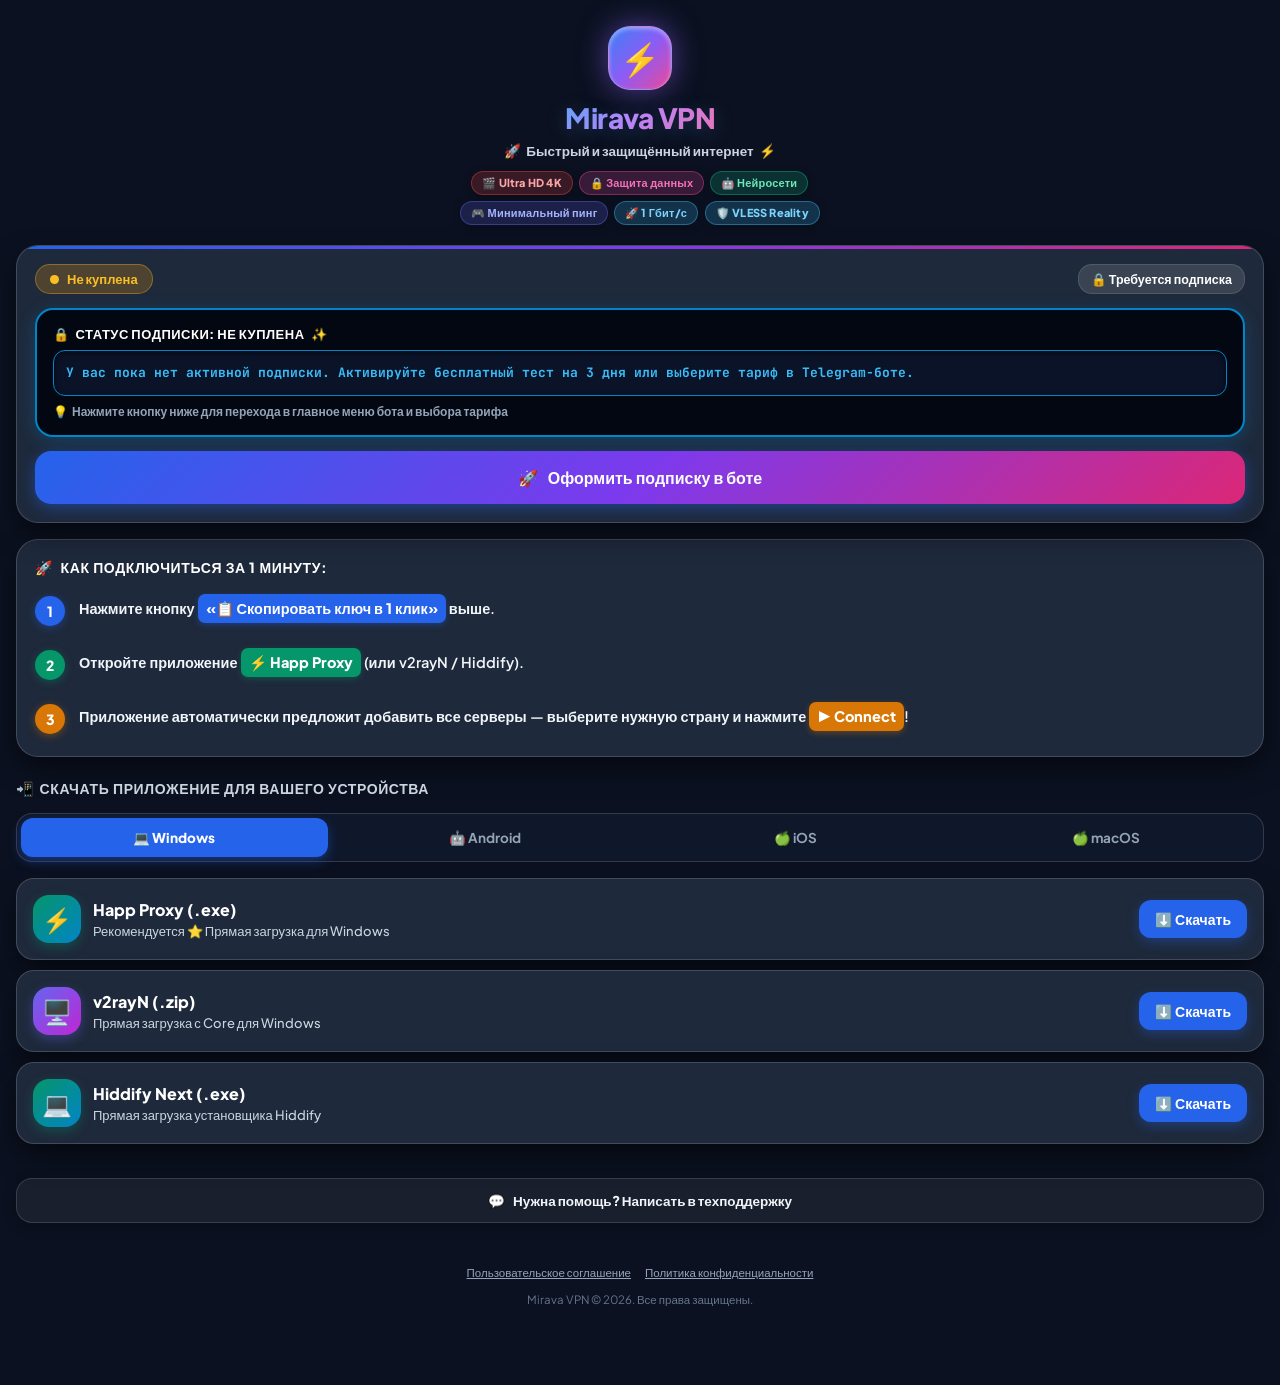
==== commit 5016fa38: "Add files via upload" ====
--- a/index.html
+++ b/index.html
@@ -825,7 +825,7 @@
       <a href="privacy.html" style="color: #94a3b8; text-decoration: underline;">Политика конфиденциальности</a>
     </div>
     <div style="margin-top: 6px;">
-      Mirava VPN © 2026. Код проверки: <strong>Agetalp</strong>
+      Mirava VPN © 2026. Все права защищены.
     </div>
   </div>
 
